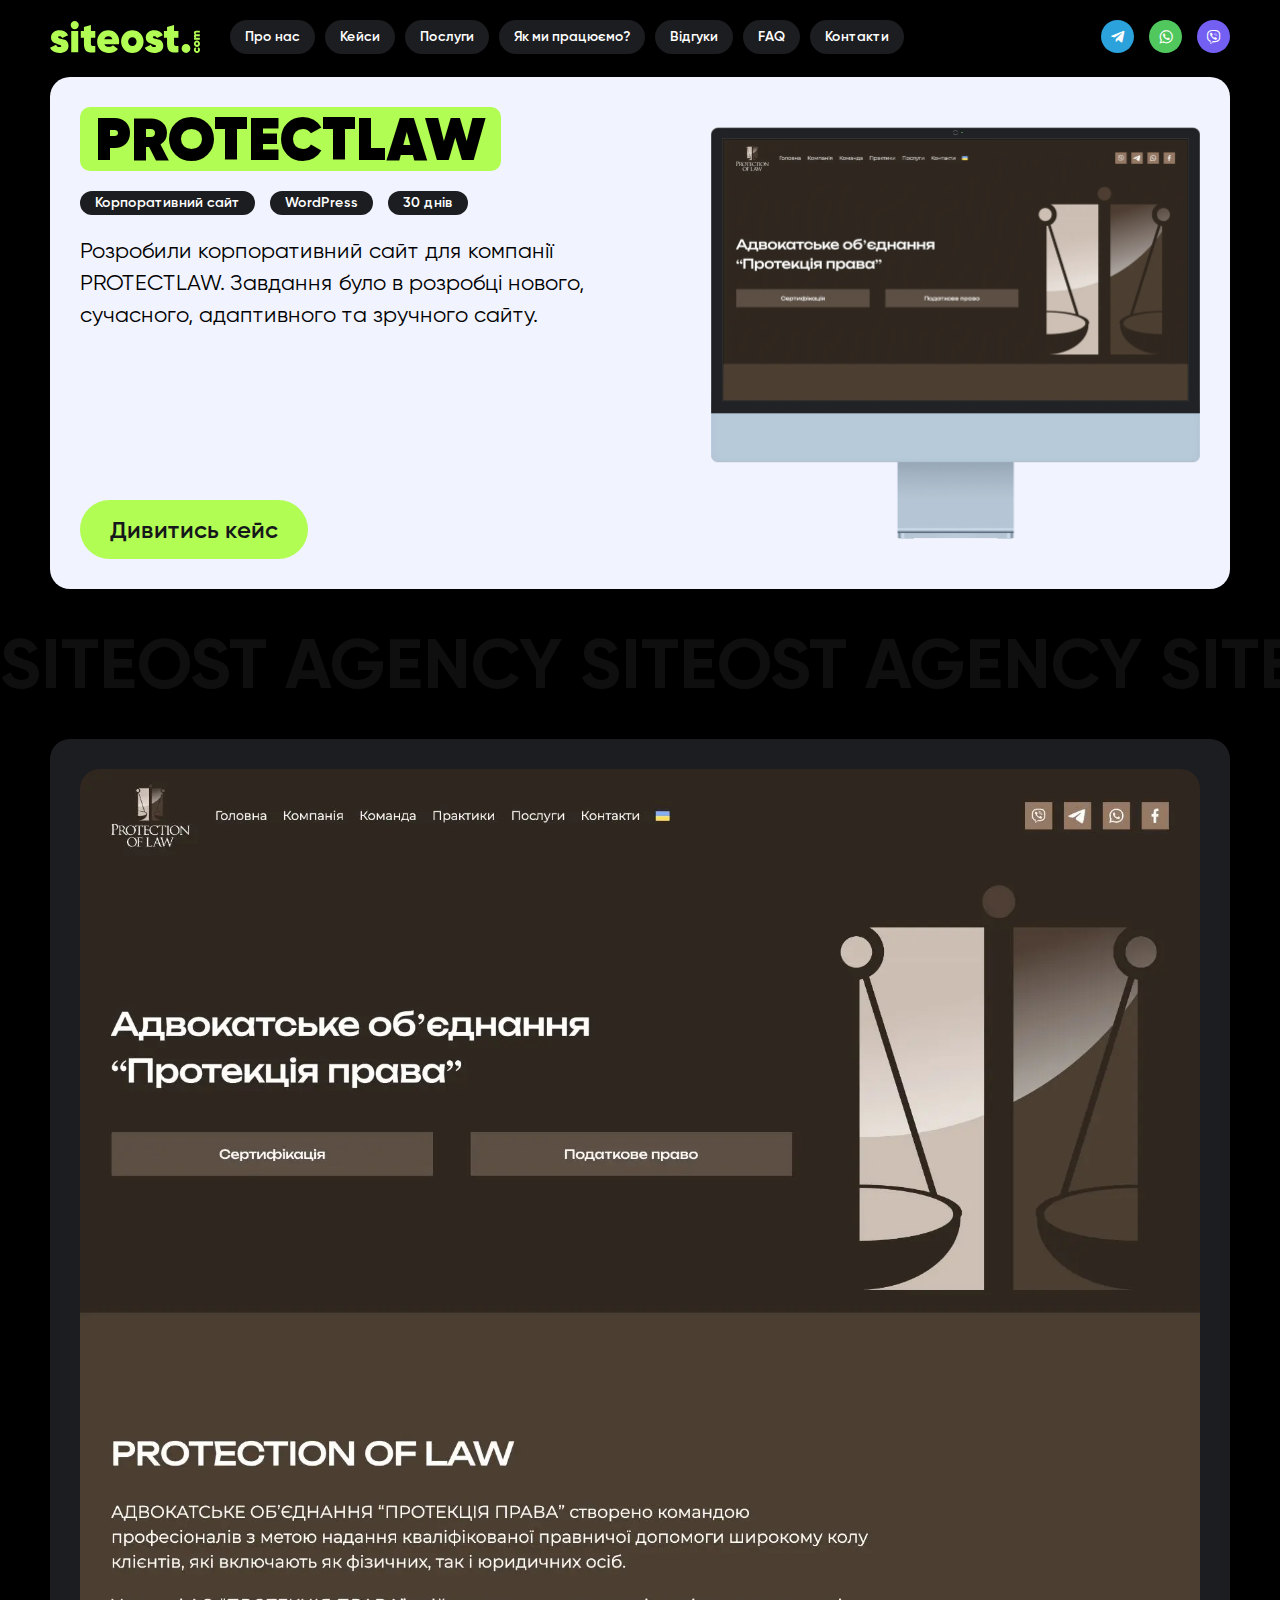
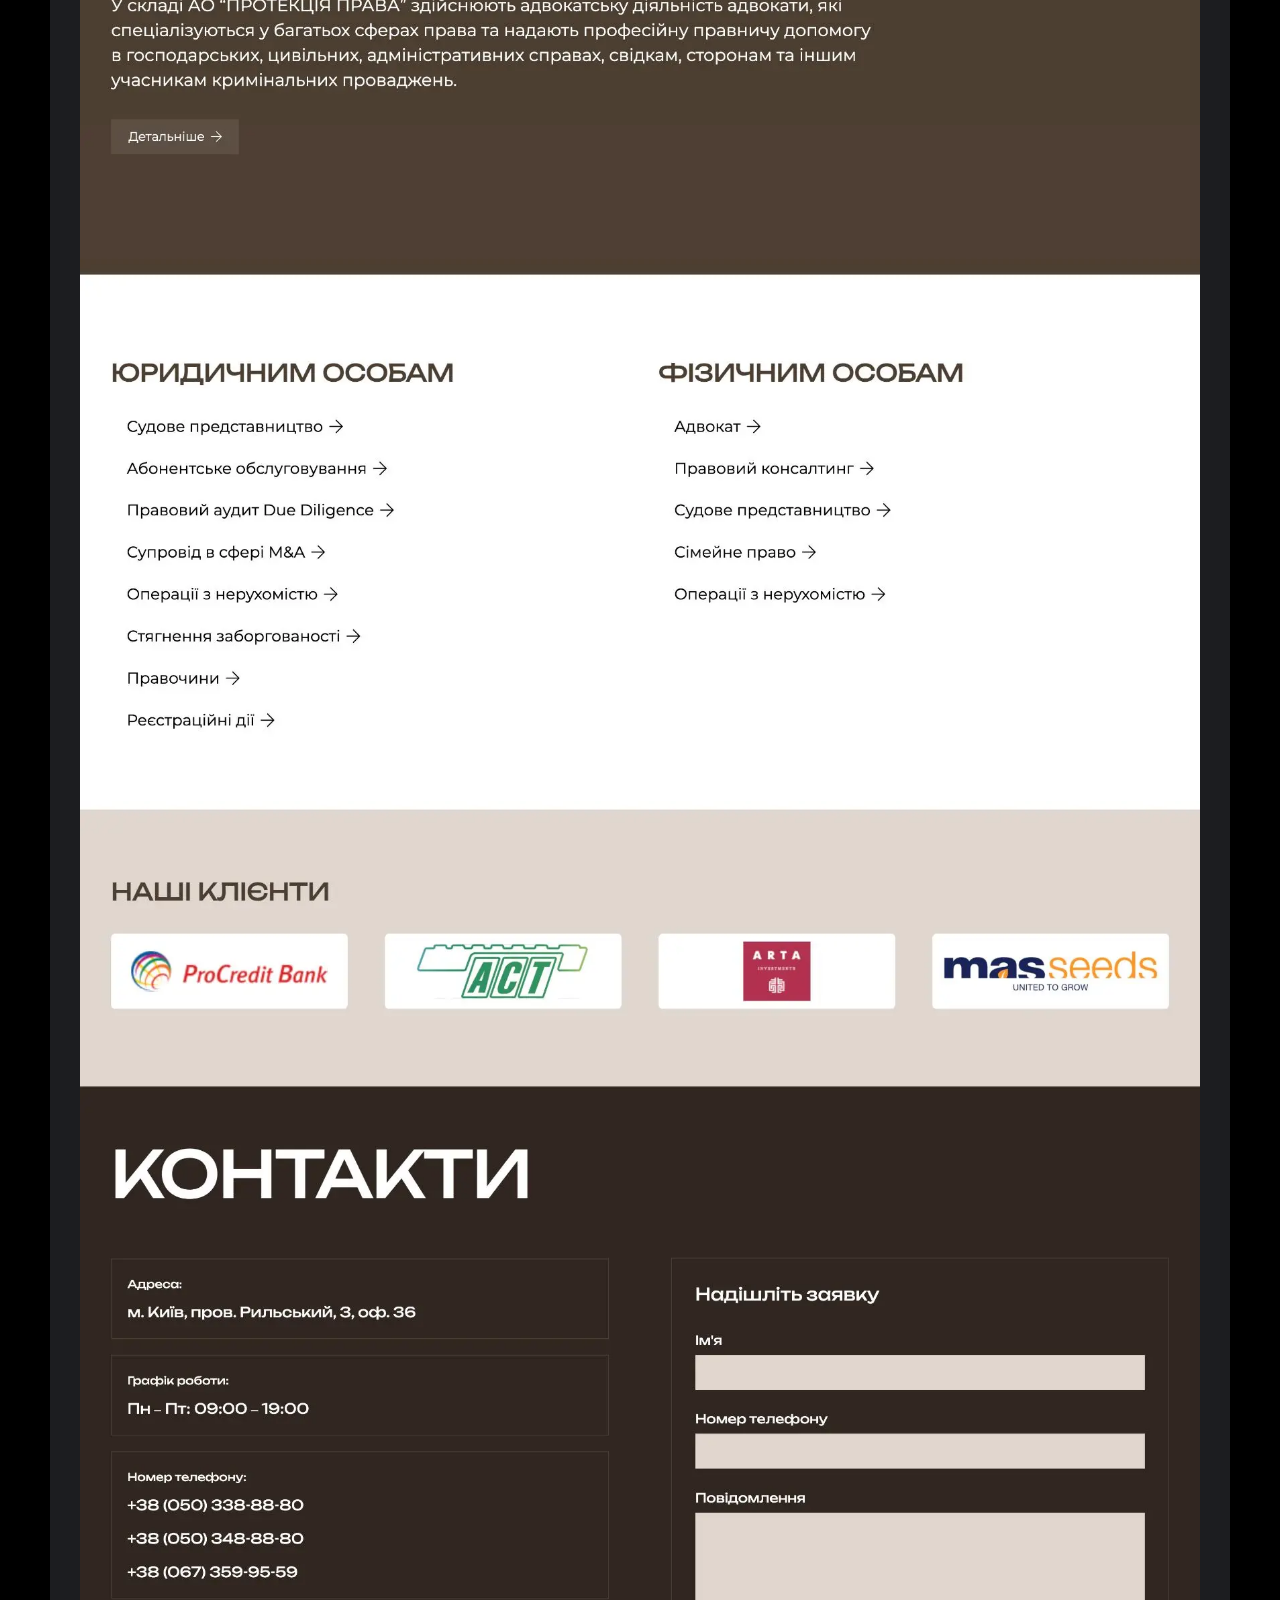
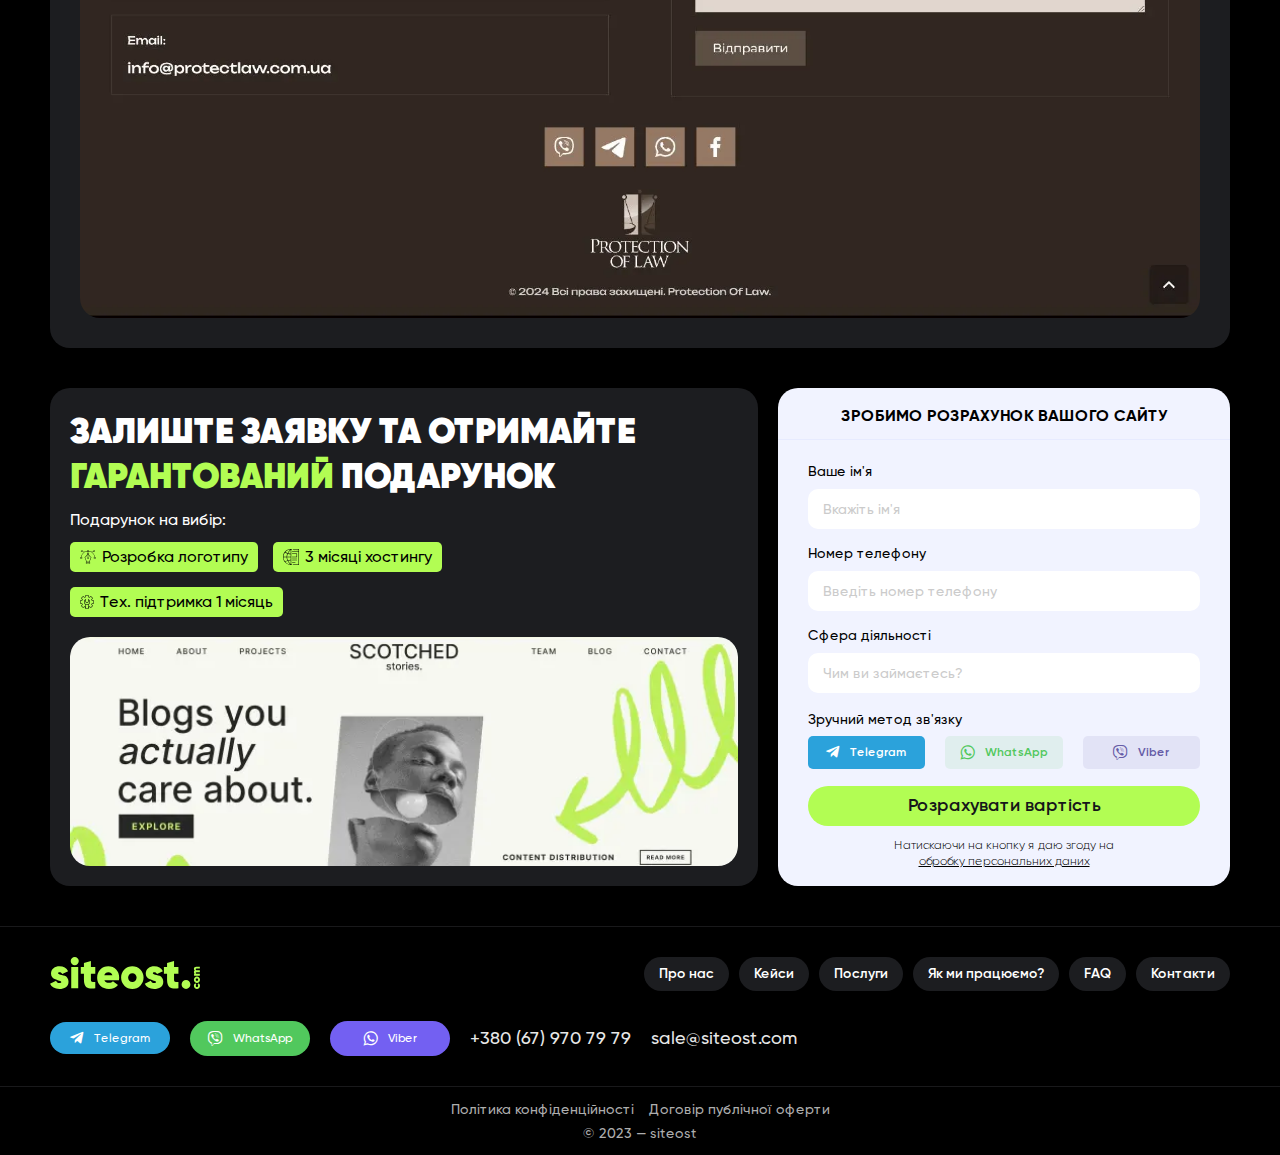
==== case.html @ 5d2927a0 "Initial commit: Add interactive site files" ====
<!doctype html>
<html lang="en">

<head>
	<title>Protectlaw</title>
	<meta charset="UTF-8">
	<meta name="format-detection" content="telephone=no">
	<!-- <style>body{opacity: 0;}</style> -->
	<link rel="stylesheet" href="css/style.min.css?_v=20240510154227">
	<link rel="shortcut icon" href="favicon.ico">
	<!-- <meta name="robots" content="noindex, nofollow"> -->
	<meta name="viewport" content="width=device-width, initial-scale=1.0">
</head>

<body>
	<div class="wrapper">
		<header class="header">
			<div class="header__container">
				<a href="index.html" class="header__logo"><img src="img/logo.svg" alt="Logo"></a>
				<div class="header__menu menu">
					<nav class="menu__body">
						<ul class="menu__list">
							<li class="menu__item"><a href="index.html#why" class="menu__link">Про нас</a></li>
							<li class="menu__item"><a href="index.html#cases" class="menu__link">Кейси</a></li>
							<li class="menu__item"><a href="index.html#offer" class="menu__link">Послуги</a></li>
							<li class="menu__item"><a href="index.html#how" class="menu__link">Як ми працюємо?</a></li>
							<li class="menu__item"><a href="index.html#feedback" class="menu__link">Відгуки</a></li>
							<li class="menu__item"><a href="index.html#questions" class="menu__link">FAQ</a></li>
							<li class="menu__item"><a href="index.html#footer" class="menu__link">Контакти</a></li>
						</ul>
						<div class="header__button button-calc" data-watch data-popup="#popup-form">
							Розрахувати вартість
							<svg class="circle" xmlns="http://www.w3.org/2000/svg" width="178" height="178" fill="none" viewBox="0 0 178 178">
								<g filter="url(#a)">
									<path fill="#B2FD53" fill-opacity=".15" d="M163.917 92.466c-.292-.02-.547.153-.764.52a9.534 9.534 0 0 0-.582 1.393c-.17.547-.384 1.09-.643 1.631a3.093 3.093 0 0 1-1.151 1.332c-.525.36-1.16.514-1.906.462-1.127-.078-1.968-.563-2.524-1.454-.541-.876-.769-1.943-.681-3.201.157-2.253 1.134-3.73 2.932-4.427l1.212 2.554c-.974.256-1.499.94-1.576 2.051-.071 1.01.209 1.537.838 1.58.293.02.541-.16.744-.543.216-.368.417-.824.602-1.37a14.88 14.88 0 0 1 .665-1.63c.258-.54.635-.992 1.13-1.354.51-.347 1.123-.496 1.84-.446 1.083.075 1.904.53 2.463 1.362.573.849.819 1.866.736 3.05-.062.893-.323 1.691-.784 2.394a4.344 4.344 0 0 1-1.832 1.615l-1.149-2.506c.771-.3 1.184-.858 1.241-1.678.026-.366-.033-.678-.177-.938a.76.76 0 0 0-.634-.397Zm3.212 10.722c.086-.461.327-.834.724-1.118a1.722 1.722 0 0 1 1.303-.271c.462.086.835.327 1.119.724.281.41.379.846.292 1.308a1.64 1.64 0 0 1-.745 1.114c-.41.281-.846.379-1.308.293-.461-.087-.832-.335-1.114-.746a1.674 1.674 0 0 1-.271-1.304Zm-11.852-3.646 10.813 2.02-.521 2.79-10.813-2.02.521-2.79Zm5.214 13.44.696-2.386-4.393-1.281c-.367-.106-.661-.093-.883.041-.222.134-.399.373-.53.716-.116.348-.237.787-.36 1.316l-2.471-.72c.334-1.934.896-3.207 1.685-3.817.785-.596 1.902-.683 3.353-.26l4.393 1.28.535-1.838 2.619.764-.535 1.837 2.133.622.03 2.965-2.957-.862-.696 2.387-2.619-.764Zm-5.479 3.355c-1.411-.234-2.471.415-3.18 1.946-.456.984-.468 1.884-.037 2.698l-2.159 1.521c-.968-1.644-1.009-3.425-.121-5.341.764-1.65 1.877-2.743 3.337-3.279 1.46-.536 2.949-.453 4.466.25 1.504.696 2.527 1.768 3.069 3.215.556 1.453.476 2.952-.239 4.496-.678 1.464-1.741 2.434-3.191 2.91-1.455.49-2.928.39-4.418-.3a6.645 6.645 0 0 1-1.012-.59l3.485-7.526Zm2.015.884-2.357 5.091c.746.168 1.394.096 1.942-.216.542-.298.949-.74 1.22-1.326.321-.692.406-1.347.256-1.966-.136-.613-.49-1.14-1.061-1.583Zm-14.138 14.068c-.266-1.565.068-3.014 1.001-4.348.934-1.333 2.181-2.143 3.742-2.429 1.564-.266 3.013.068 4.347 1.001 1.334.934 2.138 2.177 2.412 3.729.278 1.573-.05 3.026-.984 4.36-.933 1.334-2.186 2.139-3.759 2.417-1.561.286-3.008-.037-4.342-.971-1.334-.933-2.14-2.186-2.417-3.759Zm5.199-4.015c-.797.141-1.439.56-1.927 1.257-.487.697-.661 1.444-.52 2.24.14.797.571 1.447 1.292 1.952.721.505 1.48.686 2.277.546.796-.141 1.438-.56 1.926-1.257.488-.697.661-1.443.521-2.24-.149-.785-.584-1.429-1.305-1.934-.721-.504-1.476-.692-2.264-.564Zm-4.739 13.298c-.209-.206-.515-.24-.919-.102a9.435 9.435 0 0 0-1.348.678 12.25 12.25 0 0 1-1.55.821 3.102 3.102 0 0 1-1.741.261c-.633-.068-1.216-.364-1.748-.889-.805-.793-1.128-1.709-.969-2.747.158-1.018.68-1.975 1.566-2.874 1.585-1.609 3.288-2.093 5.107-1.453l-.742 2.728c-.906-.439-1.75-.262-2.532.532-.71.721-.841 1.303-.392 1.745.209.206.515.23.918.071a7.278 7.278 0 0 0 1.349-.647 14.771 14.771 0 0 1 1.566-.805 3.553 3.553 0 0 1 1.74-.293c.612.068 1.174.355 1.686.859.773.762 1.101 1.641.984 2.638-.117 1.017-.593 1.949-1.427 2.795-.628.637-1.345 1.073-2.152 1.307a4.353 4.353 0 0 1-2.443.033l.759-2.65c.78.274 1.458.119 2.034-.466.258-.261.417-.537.477-.828a.76.76 0 0 0-.223-.714Zm-10.81 9.991 1.961-1.528-2.812-3.61c-.234-.301-.481-.462-.739-.484-.259-.021-.542.069-.849.271a14.96 14.96 0 0 0-1.063.856l-1.581-2.031c1.403-1.372 2.604-2.075 3.601-2.108.985-.024 1.942.56 2.87 1.752l2.812 3.61 1.51-1.176 1.676 2.152-1.51 1.177 1.365 1.753-1.711 2.42-1.893-2.43-1.961 1.528-1.676-2.152Zm-10.066 5.537c-.127-.264-.404-.4-.83-.406a9.437 9.437 0 0 0-1.498.184c-.56.123-1.138.206-1.736.249a3.096 3.096 0 0 1-1.727-.341c-.573-.277-1.021-.753-1.346-1.427-.49-1.018-.485-1.988.015-2.912.492-.905 1.307-1.63 2.443-2.177 2.035-.98 3.802-.861 5.299.355l-1.62 2.317c-.704-.719-1.558-.837-2.562-.353-.912.439-1.232.942-.958 1.511.127.264.407.39.84.376.427.007.923-.045 1.489-.154.565-.11 1.147-.186 1.745-.23a3.566 3.566 0 0 1 1.737.312c.553.271.986.73 1.297 1.377.471.978.483 1.916.037 2.815-.454.918-1.216 1.635-2.286 2.15-.806.388-1.629.556-2.468.504a4.346 4.346 0 0 1-2.31-.793l1.608-2.239c.642.522 1.333.604 2.073.248.33-.159.573-.365.727-.619a.758.758 0 0 0 .031-.747Zm-7.62 8.031a1.722 1.722 0 0 1 1.33.076c.434.222.727.555.881.999.153.443.128.887-.076 1.33-.218.447-.549.748-.992.901a1.64 1.64 0 0 1-1.337-.097c-.448-.218-.748-.548-.902-.992-.153-.443-.121-.889.097-1.337.209-.429.542-.722.999-.88Zm-2.692-12.105 3.592 10.397-2.682.927-3.592-10.397 2.682-.927Zm-9.202 11.18 2.421-.568-1.045-4.455c-.088-.371-.244-.62-.47-.748-.226-.128-.52-.164-.884-.109-.36.069-.801.18-1.323.333l-.588-2.506c1.849-.66 3.233-.796 4.152-.409.905.39 1.53 1.32 1.875 2.791l1.046 4.455 1.863-.437.623 2.656-1.863.437.507 2.163-2.567 1.484-.703-2.999-2.421.568-.623-2.656Zm-5.497-3.136c-.497-1.341-1.586-1.94-3.267-1.797-1.081.092-1.868.527-2.361 1.305l-2.392-1.122c.948-1.655 2.475-2.573 4.58-2.752 1.811-.154 3.312.271 4.501 1.273 1.19 1.003 1.855 2.338 1.997 4.004.14 1.651-.284 3.071-1.272 4.259-.987 1.202-2.328 1.876-4.023 2.02-1.608.137-2.977-.306-4.11-1.329-1.146-1.021-1.79-2.35-1.928-3.987a6.638 6.638 0 0 1 .01-1.171l8.264-.703Zm.23 2.189-5.59.475c.224.732.608 1.259 1.15 1.58a2.813 2.813 0 0 0 1.757.403c.76-.065 1.371-.315 1.834-.752.465-.422.748-.991.849-1.706Zm-19.595-5.361c1.232-1.001 2.657-1.423 4.278-1.266 1.62.156 2.939.844 3.956 2.062 1 1.231 1.423 2.657 1.266 4.278-.157 1.62-.844 2.932-2.06 3.934-1.233 1.015-2.66 1.445-4.28 1.288-1.62-.157-2.939-.852-3.954-2.084-1.017-1.219-1.447-2.638-1.29-4.258.157-1.621.851-2.939 2.084-3.954Zm6.053 2.552c-.515-.624-1.195-.977-2.042-1.059-.847-.082-1.582.134-2.207.649-.624.514-.979 1.209-1.063 2.085-.085.876.13 1.626.644 2.25.514.625 1.195.978 2.042 1.06.846.082 1.582-.135 2.206-.649.61-.516.957-1.211 1.042-2.087.085-.876-.123-1.626-.622-2.249Zm-13.838 2.429c.077-.283-.044-.567-.362-.85a9.53 9.53 0 0 0-1.254-.842 12.1 12.1 0 0 1-1.475-.947 3.097 3.097 0 0 1-1.083-1.387c-.252-.585-.28-1.238-.084-1.96.295-1.09.934-1.821 1.916-2.193.964-.362 2.055-.378 3.273-.048 2.18.591 3.438 1.836 3.774 3.735l-2.74.693c-.063-1.004-.632-1.652-1.708-1.944-.977-.264-1.547-.092-1.712.516-.077.283.053.562.389.835.318.284.727.569 1.227.857.499.287.989.61 1.47.968.48.358.85.815 1.11 1.372.24.567.267 1.197.08 1.891-.284 1.047-.89 1.765-1.815 2.152-.943.398-1.988.441-3.135.131-.864-.234-1.596-.645-2.196-1.234a4.345 4.345 0 0 1-1.229-2.11l2.681-.642c.145.815.613 1.329 1.406 1.544.354.096.672.098.955.008a.76.76 0 0 0 .512-.545Zm-14.006-4.516 2.293.959 1.767-4.221c.147-.351.166-.645.059-.881-.108-.236-.326-.439-.653-.607a15.121 15.121 0 0 0-1.266-.507l.993-2.374c1.885.55 3.086 1.252 3.603 2.104.504.847.465 1.968-.118 3.361l-1.767 4.221 1.765.739-1.053 2.517-1.766-.739-.857 2.049-2.95-.304 1.19-2.841-2.294-.96 1.054-2.516Zm-9.716-6.04c.169-.241.151-.548-.052-.923a9.561 9.561 0 0 0-.894-1.217 12.15 12.15 0 0 1-1.067-1.391 3.097 3.097 0 0 1-.548-1.672c-.039-.636.157-1.26.585-1.873.648-.925 1.497-1.396 2.547-1.413 1.03-.014 2.061.341 3.095 1.064 1.85 1.296 2.611 2.893 2.284 4.794l-2.814-.277c.282-.966-.033-1.769-.946-2.408-.83-.58-1.425-.612-1.786-.095-.169.24-.14.546.083.917.203.375.49.783.863 1.222.373.44.724.91 1.055 1.41a3.55 3.55 0 0 1 .578 1.667c.035.615-.153 1.217-.565 1.806-.623.889-1.435 1.359-2.437 1.409-1.023.054-2.02-.259-2.994-.94-.733-.513-1.282-1.148-1.647-1.905a4.348 4.348 0 0 1-.44-2.403l2.74.307c-.141.814.125 1.457.798 1.928.3.21.599.321.896.331a.759.759 0 0 0 .666-.338Zm-10.704-2.674a1.724 1.724 0 0 1 .152 2.453c-.31.352-.71.548-1.195.588-.497.031-.921-.109-1.273-.42a1.64 1.64 0 0 1-.574-1.211c-.03-.497.11-.921.42-1.273.311-.352.715-.543 1.212-.574.476-.029.895.116 1.258.437Zm9.212-8.301-7.283 8.244-2.127-1.879 7.283-8.244 2.127 1.879Zm-14.286-2.532 1.686 1.827 3.363-3.104c.28-.259.42-.518.42-.777 0-.26-.113-.534-.34-.824a15.075 15.075 0 0 0-.942-.987l1.892-1.746c1.484 1.284 2.285 2.422 2.4 3.412.107.98-.395 1.983-1.505 3.007l-3.363 3.104 1.299 1.406-2.005 1.851-1.298-1.407-1.633 1.508-2.555-1.504 2.263-2.089-1.686-1.827 2.004-1.85Zm.023-6.316c.923-1.092.909-2.335-.043-3.727-.613-.896-1.379-1.368-2.299-1.414l-.201-2.634c1.908.011 3.458.888 4.65 2.631 1.026 1.502 1.395 3.017 1.108 4.546-.287 1.528-1.121 2.765-2.501 3.708-1.369.936-2.813 1.266-4.334.99-1.532-.266-2.779-1.102-3.739-2.507-.91-1.332-1.2-2.742-.867-4.231.325-1.5 1.165-2.714 2.52-3.641a6.702 6.702 0 0 1 1.025-.568l4.681 6.847Zm-1.791 1.278-3.166-4.631c-.527.555-.796 1.148-.81 1.779-.02.619.15 1.194.515 1.727.43.63.95 1.039 1.558 1.227.596.196 1.23.162 1.903-.102Zm-4.87-19.439c1.478.579 2.548 1.611 3.21 3.099.662 1.487.713 2.973.154 4.458-.578 1.478-1.611 2.548-3.099 3.21-1.487.662-2.966.71-4.438.145-1.49-.572-2.568-1.602-3.23-3.089-.662-1.488-.706-2.977-.134-4.468.56-1.485 1.582-2.558 3.07-3.22 1.487-.663 2.976-.707 4.467-.135Zm.761 6.525c.29-.756.262-1.522-.084-2.299-.346-.777-.896-1.311-1.651-1.601-.756-.29-1.535-.256-2.34.102-.803.358-1.35.915-1.64 1.67-.29.755-.262 1.521.084 2.298.346.777.896 1.311 1.652 1.601.749.277 1.525.236 2.33-.122.803-.358 1.353-.908 1.65-1.649Zm-8.91-10.712c.284-.073.47-.319.56-.736.07-.427.107-.929.11-1.505-.012-.573.019-1.156.092-1.751a3.1 3.1 0 0 1 .67-1.628c.383-.508.937-.856 1.661-1.043 1.093-.283 2.045-.09 2.854.579.792.659 1.346 1.598 1.662 2.82.566 2.186.107 3.896-1.377 5.128l-1.96-2.038c.843-.551 1.124-1.366.845-2.446-.254-.979-.686-1.39-1.296-1.232-.284.073-.462.324-.533.751-.09.417-.135.914-.137 1.49-.002.577-.04 1.162-.114 1.757a3.557 3.557 0 0 1-.642 1.643c-.373.491-.908.826-1.604 1.006-1.05.272-1.973.102-2.768-.511-.812-.623-1.368-1.509-1.665-2.659-.224-.866-.23-1.706-.016-2.519.2-.809.608-1.513 1.226-2.112l1.884 2.012c-.636.528-.85 1.19-.645 1.985.092.355.247.633.466.834a.761.761 0 0 0 .727.175Zm-3.008-14.393.297 2.468 4.543-.546c.379-.045.644-.173.796-.383.152-.21.22-.5.206-.867a14.96 14.96 0 0 0-.184-1.352l2.555-.306c.451 1.91.433 3.3-.053 4.172-.488.856-1.482 1.374-2.982 1.554l-4.543.546.228 1.9-2.709.325-.228-1.9-2.206.265-1.19-2.716 3.058-.367-.296-2.468 2.708-.325Zm.423-11.79c.292.028.551-.138.778-.5a9.6 9.6 0 0 0 .62-1.376c.184-.542.413-1.08.686-1.614a3.098 3.098 0 0 1 1.186-1.3c.535-.346 1.174-.483 1.919-.41 1.124.108 1.951.615 2.483 1.521.518.89.716 1.963.595 3.218-.218 2.249-1.235 3.697-3.05 4.347l-1.143-2.586c.98-.23 1.523-.899 1.63-2.008.098-1.008-.167-1.542-.795-1.602-.292-.029-.544.146-.758.523-.226.361-.44.812-.639 1.353-.2.54-.436 1.078-.708 1.611a3.555 3.555 0 0 1-1.167 1.324c-.519.333-1.136.465-1.85.396-1.081-.105-1.89-.58-2.427-1.428-.55-.864-.768-1.887-.653-3.07a4.91 4.91 0 0 1 .848-2.37 4.347 4.347 0 0 1 1.875-1.566l1.081 2.536c-.778.278-1.207.826-1.286 1.644-.035.365.015.68.152.943a.76.76 0 0 0 .623.414Zm-2.929-10.777a1.725 1.725 0 0 1-2.064 1.335 1.725 1.725 0 0 1-1.098-.754c-.27-.418-.357-.856-.258-1.315.101-.473.36-.838.775-1.094.418-.27.856-.356 1.315-.258.459.099.824.357 1.094.775.259.4.338.838.236 1.311Zm11.75 3.962-10.755-2.308.596-2.775 10.755 2.308-.595 2.775ZM17.37 62.69l-.758 2.367 4.358 1.396c.363.116.657.11.883-.017.226-.128.409-.362.549-.703.125-.344.257-.78.395-1.305l2.451.785c-.386 1.925-.98 3.182-1.786 3.771-.8.575-1.92.633-3.358.172l-4.358-1.397-.584 1.823-2.598-.832.584-1.823-2.116-.678.049-2.964 2.933.94.759-2.368 2.597.832Zm5.583-3.274c1.404.27 2.48-.351 3.23-1.863.48-.972.517-1.871.107-2.696l2.198-1.465c.925 1.67.919 3.45-.018 5.343-.807 1.63-1.948 2.694-3.422 3.191-1.473.498-2.96.376-4.458-.366-1.485-.735-2.48-1.833-2.984-3.294-.518-1.467-.4-2.963.356-4.488.716-1.445 1.804-2.388 3.265-2.826 1.467-.452 2.937-.314 4.41.415.328.163.66.368.995.616l-3.68 7.433Zm-1.991-.937 2.489-5.027c-.742-.188-1.392-.133-1.948.165-.55.284-.968.715-1.254 1.294-.338.683-.44 1.336-.307 1.959.12.616.46 1.152 1.02 1.61Zm14.564-13.77c.22 1.571-.156 3.01-1.128 4.316-.972 1.306-2.242 2.079-3.81 2.32-1.572.22-3.01-.157-4.317-1.129-1.306-.972-2.073-2.238-2.302-3.797-.231-1.58.139-3.024 1.11-4.33.973-1.306 2.249-2.075 3.83-2.306 1.568-.24 3.005.125 4.31 1.097 1.307.972 2.076 2.248 2.307 3.829Zm-5.314 3.86c.8-.117 1.454-.517 1.962-1.2.508-.682.704-1.423.586-2.223-.117-.8-.529-1.464-1.235-1.99-.705-.524-1.459-.729-2.259-.611-.8.117-1.454.517-1.962 1.2-.508.682-.704 1.423-.586 2.224.126.788.542 1.445 1.248 1.97.706.526 1.454.736 2.246.63Zm4.868-12.932c.203.211.509.253.915.126a9.523 9.523 0 0 0 1.366-.645 12.225 12.225 0 0 1 1.57-.78 3.099 3.099 0 0 1 1.746-.217c.632.084 1.207.395 1.726.933.784.813 1.084 1.737.899 2.77-.185 1.014-.73 1.958-1.639 2.834-1.626 1.568-3.34 2.008-5.143 1.322l.812-2.708c.894.462 1.742.307 2.544-.467.729-.703.874-1.28.437-1.735-.204-.211-.51-.242-.917-.094a7.375 7.375 0 0 0-1.364.613c-.503.281-1.032.536-1.586.765a3.556 3.556 0 0 1-1.747.248c-.61-.084-1.165-.384-1.664-.902-.753-.78-1.059-1.668-.916-2.661.143-1.014.642-1.934 1.497-2.758.644-.621 1.372-1.038 2.185-1.252a4.346 4.346 0 0 1 2.443.029l-.826 2.63c-.773-.294-1.455-.156-2.046.414-.264.255-.43.526-.497.816a.76.76 0 0 0 .205.719Zm11.277-9.89-2.005 1.47 2.706 3.69c.225.308.467.476.724.506.258.029.544-.053.857-.246.304-.205.667-.48 1.087-.824l1.522 2.076c-1.444 1.33-2.664 1.998-3.661 2.001-.986-.005-1.925-.616-2.818-1.835l-2.706-3.69-1.543 1.131-1.613-2.2 1.544-1.132-1.314-1.792 1.782-2.37 1.82 2.485 2.006-1.47 1.612 2.2Zm9.718-5.056c.12.268.393.41.82.428.433-.002.933-.05 1.502-.145a12.234 12.234 0 0 1 1.742-.204 3.098 3.098 0 0 1 1.717.386c.565.292 1.002.78 1.308 1.462.463 1.03.433 2-.09 2.91-.516.892-1.35 1.596-2.5 2.113-2.06.926-3.822.762-5.287-.493l1.68-2.274c.684.737 1.535.877 2.552.42.923-.415 1.255-.91.997-1.486-.12-.267-.398-.4-.83-.398a7.37 7.37 0 0 0-1.492.116c-.569.095-1.153.156-1.751.184a3.555 3.555 0 0 1-1.728-.357c-.547-.285-.967-.755-1.262-1.41-.445-.99-.432-1.929.037-2.816.477-.905 1.258-1.602 2.341-2.09.816-.366 1.643-.513 2.48-.439.831.06 1.594.345 2.289.853l-1.666 2.196c-.628-.538-1.316-.638-2.065-.302-.335.15-.583.35-.744.6a.76.76 0 0 0-.05.746Zm8.073-7.966a1.725 1.725 0 0 1-2.18-1.133 1.725 1.725 0 0 1 .11-1.328c.23-.441.568-.733 1.016-.874a1.642 1.642 0 0 1 1.333.132c.442.23.734.568.875 1.015.142.448.098.892-.132 1.334-.22.423-.56.708-1.022.854Zm2.372 12.171-3.316-10.488 2.706-.856 3.316 10.488-2.706.856Zm9.181-10.902-2.433.513.943 4.477c.079.373.23.626.453.76.222.132.516.175.881.128a14.92 14.92 0 0 0 1.33-.302l.53 2.519c-1.863.617-3.25.722-4.16.314-.896-.411-1.5-1.356-1.81-2.834l-.944-4.478-1.873.395-.562-2.67 1.873-.394-.458-2.174 2.6-1.425.635 3.014 2.433-.512.562 2.67Zm5.87 3.182c.46 1.355 1.533 1.983 3.217 1.885 1.083-.062 1.882-.476 2.396-1.24l2.36 1.185c-.992 1.63-2.543 2.505-4.651 2.628-1.816.105-3.305-.36-4.466-1.394-1.162-1.035-1.791-2.387-1.888-4.056-.096-1.655.366-3.062 1.386-4.223 1.019-1.176 2.378-1.813 4.076-1.911 1.61-.094 2.968.386 4.072 1.439 1.119 1.051 1.726 2.397 1.82 4.037.022.366.008.756-.042 1.17l-8.28.48Zm-.17-2.193 5.6-.325c-.205-.737-.574-1.274-1.107-1.61a2.821 2.821 0 0 0-1.745-.45c-.762.044-1.38.278-1.855.702-.475.41-.773.97-.894 1.682Zm19.358 5.847c-1.258.968-2.695 1.351-4.31 1.151-1.616-.2-2.915-.923-3.9-2.168-.966-1.258-1.35-2.694-1.15-4.31.2-1.616.922-2.908 2.166-3.877 1.26-.982 2.697-1.373 4.313-1.173 1.615.2 2.914.93 3.896 2.19.984 1.245 1.375 2.676 1.175 4.291-.2 1.616-.93 2.915-2.19 3.897Zm-5.981-2.714c.497.638 1.168 1.01 2.012 1.114.844.105 1.585-.091 2.223-.589.638-.497 1.011-1.182 1.12-2.056.108-.873-.087-1.629-.584-2.267-.497-.638-1.168-1.01-2.012-1.114-.845-.104-1.586.092-2.224.59-.623.498-.989 1.185-1.097 2.058-.108.873.079 1.628.562 2.264Zm13.955-2.072c-.084.281.029.568.34.86a9.52 9.52 0 0 0 1.231.874c.496.287.979.615 1.45.986.475.357.823.829 1.045 1.416.237.591.247 1.245.033 1.961-.325 1.082-.982 1.796-1.974 2.142-.974.336-2.064.323-3.273-.04-2.163-.647-3.388-1.925-3.674-3.833l2.758-.62c.036 1.005.587 1.668 1.655 1.988.97.29 1.545.134 1.726-.47.084-.281-.038-.563-.367-.845a7.382 7.382 0 0 0-1.204-.889c-.491-.3-.973-.636-1.443-1.007a3.548 3.548 0 0 1-1.073-1.4c-.227-.574-.237-1.205-.03-1.893.311-1.04.935-1.74 1.87-2.104.954-.372 2-.388 3.138-.047.857.257 1.578.687 2.162 1.291.589.59.98 1.304 1.173 2.143l-2.698.57c-.122-.818-.577-1.345-1.363-1.58-.352-.106-.67-.117-.955-.034a.761.761 0 0 0-.527.531Zm13.527 4.708-2.267-1.02-1.877 4.174c-.156.348-.184.642-.082.88.102.239.314.447.636.624.329.164.746.343 1.253.54l-1.055 2.347c-1.869-.6-3.052-1.332-3.547-2.198-.482-.86-.413-1.979.207-3.356l1.876-4.174-1.746-.785 1.119-2.488 1.746.785.911-2.027 2.94.382-1.263 2.809 2.268 1.02-1.119 2.487Zm9.662 6.245c-.174.236-.164.544.029.924.214.377.501.79.863 1.24.37.436.713.91 1.031 1.417a3.1 3.1 0 0 1 .505 1.686c.022.636-.189 1.256-.633 1.857-.671.909-1.532 1.358-2.582 1.348-1.03-.013-2.052-.394-3.067-1.144-1.816-1.342-2.537-2.959-2.16-4.85l2.805.349c-.307.958-.012 1.769.885 2.43.814.602 1.408.65 1.783.142.174-.236.154-.543-.06-.92a7.29 7.29 0 0 0-.832-1.243c-.361-.449-.7-.928-1.018-1.436a3.566 3.566 0 0 1-.536-1.681c-.019-.616.185-1.213.612-1.79.645-.874 1.469-1.323 2.472-1.348 1.024-.028 2.013.311 2.969 1.017.719.531 1.252 1.18 1.598 1.946.355.755.481 1.559.378 2.413l-2.73-.376c.161-.81-.089-1.46-.75-1.948-.294-.218-.59-.336-.887-.354a.761.761 0 0 0-.675.321Zm10.693 2.943a1.724 1.724 0 0 1-.089-2.457c.319-.343.722-.53 1.209-.558.498-.018.918.133 1.262.453.354.33.535.738.543 1.225.018.498-.133.918-.453 1.262-.319.344-.728.525-1.225.543a1.676 1.676 0 0 1-1.247-.469Zm-9.42 8.063 7.49-8.056 2.078 1.933-7.49 8.055-2.078-1.932Zm14.42 3.075-1.639-1.869-3.44 3.017c-.287.252-.434.507-.44.767-.007.26.1.536.319.831.231.286.536.623.916 1.011l-1.935 1.698c-1.452-1.322-2.223-2.48-2.314-3.473-.081-.982.447-1.971 1.582-2.967l3.441-3.017-1.262-1.44 2.051-1.798 1.262 1.439 1.67-1.465 2.517 1.568-2.316 2.03 1.639 1.87-2.051 1.798Zm-.174 6.31c-.951 1.068-.968 2.311-.053 3.727.59.912 1.344 1.402 2.262 1.472l.134 2.638c-1.907-.059-3.434-.975-4.581-2.749-.988-1.527-1.318-3.051-.992-4.572.327-1.521 1.192-2.736 2.596-3.644 1.392-.9 2.844-1.192 4.357-.878 1.526.306 2.75 1.173 3.674 2.602.876 1.355 1.129 2.772.758 4.252-.363 1.492-1.234 2.684-2.613 3.576a6.608 6.608 0 0 1-1.039.54l-4.503-6.964Zm1.823-1.232 3.046 4.711c.541-.542.826-1.128.855-1.758a2.825 2.825 0 0 0-.47-1.74c-.414-.64-.923-1.062-1.526-1.266-.591-.211-1.226-.194-1.905.053Zm4.407 19.625c-1.462-.617-2.504-1.677-3.127-3.181-.623-1.505-.636-2.992-.038-4.461.617-1.462 1.677-2.505 3.182-3.128 1.504-.623 2.984-.633 4.44-.03 1.476.612 2.525 1.67 3.148 3.174.623 1.504.629 2.993.018 4.469-.598 1.47-1.649 2.516-3.153 3.14-1.504.622-2.994.628-4.47.017Zm-.59-6.542c-.309.747-.301 1.514.024 2.3.326.786.862 1.334 1.609 1.643.748.31 1.528.296 2.341-.04.813-.337 1.374-.88 1.684-1.627.309-.747.301-1.514-.024-2.3-.326-.786-.862-1.333-1.609-1.643-.742-.296-1.519-.276-2.333.061-.813.337-1.377.872-1.692 1.606Zm8.622 10.905c-.286.066-.479.306-.579.72a9.39 9.39 0 0 0-.15 1.502 12.33 12.33 0 0 1-.139 1.748 3.101 3.101 0 0 1-.713 1.61c-.397.497-.96.83-1.689.998-1.1.254-2.046.036-2.837-.655-.774-.68-1.303-1.633-1.586-2.862-.508-2.201-.003-3.898 1.513-5.09l1.904 2.089c-.856.529-1.159 1.336-.909 2.422.227.986.648 1.408 1.263 1.267.286-.066.47-.312.552-.737.101-.415.159-.91.177-1.486.018-.576.071-1.16.16-1.753.09-.592.318-1.134.687-1.626.386-.48.929-.8 1.629-.962 1.058-.244 1.975-.05 2.754.584.795.644 1.327 1.545 1.594 2.703.201.872.184 1.711-.052 2.518a4.347 4.347 0 0 1-1.281 2.079l-1.83-2.062c.649-.51.882-1.166.697-1.967-.082-.357-.23-.639-.443-.846a.76.76 0 0 0-.722-.194Zm2.642 14.556-.229-2.475-4.557.423c-.38.035-.648.156-.806.362-.157.206-.234.493-.229.861.019.367.068.819.148 1.356l-2.563.238c-.4-1.922-.344-3.312.165-4.169.511-.843 1.519-1.334 3.023-1.474l4.556-.423-.177-1.905 2.717-.252.177 1.905 2.212-.205 1.117 2.747-3.067.284.23 2.475-2.717.253Z" />
								</g>
								<defs>
									<filter id="a" width="172.161" height="168.55" x="2.726" y="8.311" color-interpolation-filters="sRGB" filterUnits="userSpaceOnUse">
										<feFlood flood-opacity="0" result="BackgroundImageFix" />
										<feColorMatrix in="SourceAlpha" result="hardAlpha" values="0 0 0 0 0 0 0 0 0 0 0 0 0 0 0 0 0 0 127 0" />
										<feOffset dy="4" />
										<feGaussianBlur stdDeviation="2" />
										<feComposite in2="hardAlpha" operator="out" />
										<feColorMatrix values="0 0 0 0 0 0 0 0 0 0 0 0 0 0 0 0 0 0 0.25 0" />
										<feBlend in2="BackgroundImageFix" result="effect1_dropShadow_2_2997" />
										<feBlend in="SourceGraphic" in2="effect1_dropShadow_2_2997" result="shape" />
									</filter>
								</defs>
							</svg>
						</div>
					</nav>
				</div>
				<ul class="header__social social-header">
					<li class="social-header__item">
						<a href="" class="social-header__link _icon-telegram"></a>
					</li>
					<li class="social-header__item">
						<a href="" class="social-header__link _icon-WhatsApp"></a>
					</li>
					<li class="social-header__item">
						<a href="" class="social-header__link _icon-viber"></a>
					</li>
				</ul>
				<button type="button" class="menu__icon icon-menu"><span></span></button>
			</div>
		</header>
		<main class="page-case">
			<section class="page-case__hero hero-case">
				<div class="hero-case__container">
					<div class="hero-case__block">
						<div class="hero-case__content">
							<h1 class="hero-case__title title title--black" data-watch>
								<div class="title__green">protectlaw</div>
							</h1>
							<div class="hero-case__labels">
								<div class="hero-case__label">
									Корпоративний сайт
								</div>
								<div class="hero-case__label">
									WordPress
								</div>
								<div class="hero-case__label">
									30 днів
								</div>
							</div>
							<div class="hero-case__text">
								<p>Розробили корпоративний сайт для компанії PROTECTLAW. Завдання було в розробці нового, сучасного, адаптивного та зручного сайту.</p>
							</div>
							<button type="button" class="hero-case__button button" data-goto=".screen-case" data-goto-header>Дивитись кейс</button>
						</div>
						<div class="hero-case__image">
							<img src="img/case/protectlaw.webp" alt="Image">
						</div>
					</div>
				</div>
			</section>
			<div class="running-tape">
				<div class="running-tape__connects">
					<span class="running-tape__line running-tape__line--text">siteost AGENCY siteost AGENCY siteost AGENCY siteost AGENCY siteost AGENCY&nbsp;</span>
					<span class="running-tape__line running-tape__line--text">siteost AGENCY siteost AGENCY siteost AGENCY siteost AGENCY siteost AGENCY&nbsp;</span>
				</div>
			</div>
			<div class="page-case__screen screen-case">
				<div class="screen-case__container">
					<div class="screen-case__image">
						<img src="img/case/protectlaw_screen.webp" alt="Image">
					</div>
				</div>
			</div>
			<section class="page-cases__request request request--third">
				<div class="request__container">
					<div class="request__content">
						<h2 class="request__title">
							Залиште заявку та отримайте 
							<span>гарантований</span> подарунок
						</h2>
						<div class="request__text">Подарунок на вибір:</div>
						<div class="request__presents">
							<div class="request__present">
								<img src="img/request/icon_logotype.svg" alt="Icon" />
								<span>Розробка логотипу</span>
							</div>
							<div class="request__present">
								<img src="img/request/domain.svg" alt="Icon" />
								<span>3 місяці хостингу</span>
							</div>
							<div class="request__present">
								<img src="img/request/tech.svg" alt="Icon" />
								<span>Тех. підтримка 1 місяць</span>
							</div>
						</div>
						<div class="request__bg--3">
							<img class="request__bg request__bg--3" src="img/request/bg_form_3.webp" alt="Image" />
						</div>
					</div>
					<form class="request__form form-request" action="files/sendmail/sendmail.php" method="POST">
						<h3 class="form-request__title">
							Зробимо розрахунок Вашого сайту
						</h3>
						<div class="form-request__items">
							<div class="form-request__item">
								<label for="name_2" class="form-request__label">Ваше ім'я</label>
								<input id="name_2" data-required autocomplete="off" type="text" name="name" data-error="Помилка" placeholder="Вкажіть ім'я" class="form-request__input input" />
							</div>
							<div class="form-request__item">
								<label for="phone_2" class="form-request__label">Номер телефону</label>
								<input id="phone_2" data-required autocomplete="off" type="text" name="phone" data-error="Помилка" placeholder="Введіть номер телефону" class="form-request__input input" />
							</div>
							<div class="form-request__item">
								<label for="field_2" class="form-request__label">Сфера діяльності</label>
								<input id="field" data-required autocomplete="off" type="field" name="field" data-error="Помилка" placeholder="Чим ви займаєтесь?" class="form-request__input input" />
							</div>
						</div>
						<label for="options" class="form-request__label">Зручний метод зв'язку</label>
						<div class="form-request__options options" id="options">
							<div class="options__item">
								<input id="Telegram_2" class="options__input" checked type="radio" value="21" name="messenger_2" />
								<label for="Telegram_2" class="options__label _icon-telegram">
									<span class="options__text">Telegram</span>
								</label>
							</div>
							<div class="options__item">
								<input id="WhatsApp_2" class="options__input" type="radio" value="22" name="messenger_2" />
								<label for="WhatsApp_2" class="options__label options__label--whatsapp _icon-WhatsApp">
									<span class="options__text">WhatsApp</span>
								</label>
							</div>
							<div class="options__item">
								<input id="Viber_2" class="options__input" type="radio" value="23" name="messenger_2" />
								<label for="Viber_2" class="options__label options__label--viber _icon-viber">
									<span class="options__text">Viber</span>
								</label>
							</div>
						</div>
						<button type="submit" class="form-request__button button">
							Розрахувати вартість
						</button>
						<div class="form-request__consent">
							Натискаючи на кнопку я даю згоду на
							<a href="#">обробку персональних даних</a>
						</div>
					</form>
				</div>
			</section>
		</main>
		<footer class="footer">
			<div class="footer__container">
				<div class="footer__head">
					<a href="index.html" class="footer__logo"><img src="img/logo.svg" alt="Logo"></a>
					<ul class="footer__menu menu-footer">
						<li class="menu-footer__item"><a href="index.html#why" class="menu-footer__link">Про нас</a></li>
						<li class="menu-footer__item"><a href="index.html#cases" class="menu-footer__link">Кейси</a></li>
						<li class="menu-footer__item"><a href="index.html#offer" class="menu-footer__link">Послуги</a></li>
						<li class="menu-footer__item"><a href="index.html#how" class="menu-footer__link">Як ми працюємо?</a></li>
						<li class="menu-footer__item"><a href="index.html#questions" class="menu-footer__link">FAQ</a></li>
						<li class="menu-footer__item"><a href="index.html#footer" class="menu-footer__link">Контакти</a></li>
					</ul>
				</div>
				<ul class="footer__contacts">
					<div class="footer__social social-footer">
						<a href="" class="social-footer__link _icon-telegram">
							Telegram
						</a>
						<a href="" class="social-footer__link _icon-viber">
							WhatsApp
						</a>
						<a href="" class="social-footer__link _icon-WhatsApp">
							Viber
						</a>
					</div>
					<div class="footer__links">
						<a href="tel:+380679707979" class="footer__link">+380 (67) 970 79 79</a>
						<a href="mailto:sale@siteost.com" class="footer__link">sale@siteost.com</a>
					</div>
				</ul>
			</div>
			<div class="footer__bottom bottom-footer">
				<div class="bottom-footer__links">
					<a href="" class="bottom-footer__link">Політика конфіденційності</a>
					<a href="" class="bottom-footer__link">Договір публічної оферти</a>
				</div>
				<div class="bottom-footer__copy">
					© 2023 — siteost
				</div>
			</div>
		</footer>
	</div>
	<div id="popup-form" aria-hidden="true" class="popup">
		<div class="popup__wrapper">
			<div class="popup__content">
				<button data-close type="button" class="popup__close">
					<svg width="18" height="18" viewBox="0 0 23 23" fill="black" stroke="black" xmlns="http://www.w3.org/2000/svg">
						<path opacity="0.850056" d="M1.73333 1.48883L21.5469 21.0288" stroke-linecap="square" />
						<path opacity="0.850056" d="M21.2667 1.48883L1.45309 21.0288" stroke-linecap="square" />
					</svg>
				</button>
				<form class="request__form form-request form-request--popup" action="files/sendmail/sendmail.php" method="POST">
					<h3 class="form-request__title">
						Зробимо розрахунок Вашого сайту
					</h3>
					<div class="form-request__items">
						<div class="form-request__item">
							<label for="name_1" class="form-request__label">Ваше ім'я</label>
							<input id="name_1" data-required autocomplete="off" type="text" name="name" data-error="Помилка" placeholder="Вкажіть ім'я" class="form-request__input input" />
						</div>
						<div class="form-request__item">
							<label for="phone_1" class="form-request__label">Номер телефону</label>
							<input id="phone_1" data-required autocomplete="off" type="text" name="phone" data-error="Помилка" placeholder="Введіть номер телефону" class="form-request__input input" />
						</div>
						<div class="form-request__item">
							<label for="field_1" class="form-request__label">Сфера діяльності</label>
							<input id="field" data-required autocomplete="off" type="field" name="field" data-error="Помилка" placeholder="Чим ви займаєтесь?" class="form-request__input input" />
						</div>
					</div>
					<label for="options" class="form-request__label form-request__label--options">Зручний метод зв'язку</label>
					<div class="form-request__options options" id="options">
						<div class="options__item">
							<input id="Telegram_1" class="options__input" checked type="radio" value="11" name="messenger_1" />
							<label for="Telegram_1" class="options__label _icon-telegram">
								<span class="options__text">Telegram</span>
							</label>
						</div>
						<div class="options__item">
							<input id="WhatsApp_1" class="options__input" type="radio" value="12" name="messenger_1" />
							<label for="WhatsApp_1" class="options__label options__label--whatsapp _icon-WhatsApp">
								<span class="options__text">WhatsApp</span>
							</label>
						</div>
						<div class="options__item">
							<input id="Viber_1" class="options__input" type="radio" value="13" name="messenger_1" />
							<label for="Viber_1" class="options__label options__label--viber _icon-viber">
								<span class="options__text">Viber</span>
							</label>
						</div>
					</div>
					<button type="submit" class="form-request__button button">
						Розрахувати вартість
					</button>
					<div class="form-request__consent">
						Натискаючи на кнопку я даю згоду на
						<a href="#">обробку персональних даних</a>
					</div>
				</form>
			</div>
		</div>
	</div>
	<script src="js/app.min.js?_v=20240510154227"></script>
</body>

</html>
---- css/style.min.css ----
.running-tape,body{-webkit-user-select:none;-ms-user-select:none}[class*=_icon-]::before,body{line-height:1;-webkit-font-smoothing:antialiased;-moz-osx-font-smoothing:grayscale}::after,::before,a{display:inline-block}.form-request__button,.input,.options,.tabs__content,input,textarea{width:100%}.popup__wrapper,.wrapper{flex-direction:column;min-height:100%}.item-tabs__name,.tabs__title{font-family:var(--font-family)}.bottom-footer,.footer{border-top:1px solid #19191b}.hero__animation._watcher-view,.popup-show body::after,.why._watcher-view{opacity:1}*,blockquote p{margin:0}@font-face{font-family:Gilroy;font-display:swap;src:url(../fonts/Gilroy-Black.woff2) format("woff2");font-weight:900;font-style:normal}@font-face{font-family:Gilroy;font-display:swap;src:url(../fonts/Gilroy-Bold.woff2) format("woff2");font-weight:700;font-style:normal}@font-face{font-family:Gilroy;font-display:swap;src:url(../fonts/Gilroy-ExtraBold.woff2) format("woff2");font-weight:800;font-style:normal}@font-face{font-family:Gilroy;font-display:swap;src:url(../fonts/Gilroy-Light.woff2) format("woff2");font-weight:300;font-style:normal}@font-face{font-family:Gilroy;font-display:swap;src:url(../fonts/Gilroy-Regular.woff2) format("woff2");font-weight:400;font-style:normal}@font-face{font-family:Gilroy;font-display:swap;src:url(../fonts/Gilroy-SemiBold.woff2) format("woff2");font-weight:600;font-style:normal}@font-face{font-family:Gilroy;font-display:swap;src:url(../fonts/Gilroy-Medium.woff2) format("woff2");font-weight:500;font-style:normal}@font-face{font-family:Gilroy;font-display:swap;src:url(../fonts/Gilroy-Thin.woff2) format("woff2");font-weight:100;font-style:normal}@font-face{font-family:Gilroy;font-display:swap;src:url(../fonts/Gilroy-Heavy.woff2) format("woff2");font-weight:900;font-style:normal}@font-face{font-family:icons;font-display:swap;src:url(../fonts/icons.woff2) format("woff2");font-weight:400;font-style:normal}[class*=_icon-]::before{font-family:icons;font-style:normal;font-weight:400;font-variant:normal;text-transform:none}._icon-telegram:before{content:"\e900";font-size:.75rem!important}.options__label:before,.social-footer__link::before{font-size:.9375rem}._icon-viber:before{content:"\e901"}._icon-WhatsApp:before{content:"\e902"}._icon-arrow:before{content:"\e903"}*{padding:0;border:0}*,::after,::before{box-sizing:border-box}body,html{height:100%;min-width:320px}body{user-select:none;color:#fff;font-family:Gilroy;font-size:.875rem;-ms-text-size-adjust:100%;-moz-text-size-adjust:100%;-webkit-text-size-adjust:100%;background-color:#000}button,input,textarea{font-family:Gilroy;font-size:inherit;line-height:inherit;color:inherit;background-color:transparent}button,option,select{cursor:pointer}a{color:inherit;text-decoration:none}ol li,ul li{list-style:none}img{vertical-align:top}h1,h2,h3,h4,h5,h6{font-weight:inherit;font-size:inherit}.lock body{overflow:hidden;touch-action:none;-ms-scroll-chaining:none;overscroll-behavior:none}.wrapper{display:flex;overflow:hidden}@supports (overflow:clip){.wrapper{overflow:clip}}.wrapper>main{flex:1 1 auto}.wrapper>*{min-width:0}[class*=__container]{max-width:75.625rem;margin:0 auto;padding:0 .9375rem}.form__error{position:absolute;top:calc(100% + .125rem);right:.625rem;font-size:.6875rem;color:red;font-style:italic}.form-request{display:grid;align-items:center;overflow:hidden;padding:.9375rem 1.875rem;background-color:#f1f3ff;border-radius:1.25rem}.popup_show,.touch .stack__items{overflow:auto}.form-request--popup .form-request__title{max-width:80%;margin:0 auto}.form-request__button:not(:last-child),.form-request__items{margin-bottom:.625rem}.form-request__title{font-weight:700;font-size:1rem;line-height:1.5;text-transform:uppercase;text-align:center;color:#000;padding-bottom:.75rem;position:relative}.form-request__title::after{content:"";position:absolute;width:160%;height:.0625rem;bottom:0;left:-30%;background-color:#e7ebff}.form-request__items{margin-top:.9375rem;display:grid;gap:.625rem}.form-request__item{position:relative;display:grid;gap:.25rem}.form-request__label{font-weight:500;font-size:.875rem;line-height:2;color:#000}.options__item:first-child .options__label,.options__label{font-size:.75rem}.form-request__label--options{margin-bottom:.1875rem}.form-request__consent{font-weight:300;font-size:.75rem;line-height:1.33333;text-align:center;color:#000;max-width:13.75rem;margin:0 auto}.form-request__consent a{text-decoration:underline;transition:.3s}input[type=email],input[type=tel],input[type=text],textarea{-webkit-appearance:none;appearance:none}.input{color:#000;font-weight:500;background-color:#fff;border-radius:.625rem;height:2.5rem;padding:.375rem .9375rem;display:block;caret-color:inherit}.options,.options__label,.popup__wrapper{display:flex;display:flex}.input[placeholder]:not([data-placeholder-nohiden])::-webkit-input-placeholder{-webkit-transition:opacity .3s;transition:opacity .3s;line-height:2;color:#cbcbcb}.input[placeholder]:not([data-placeholder-nohiden]):-ms-input-placeholder{-ms-transition:opacity .3s;transition:opacity .3s;line-height:2;color:#cbcbcb}.input[placeholder]:not([data-placeholder-nohiden])::-ms-input-placeholder{-ms-transition:opacity .3s;transition:opacity .3s;line-height:2;color:#cbcbcb}.input[placeholder]:not([data-placeholder-nohiden])::placeholder{transition:opacity .3s;line-height:2;color:#cbcbcb}.input[placeholder]:not([data-placeholder-nohiden]):focus::-webkit-input-placeholder{opacity:0}.input[placeholder]:not([data-placeholder-nohiden]):focus:-ms-input-placeholder{opacity:0}.input[placeholder]:not([data-placeholder-nohiden]):focus::-ms-input-placeholder{opacity:0}.input[placeholder]:not([data-placeholder-nohiden]):focus::placeholder{opacity:0}textarea.input{resize:none;padding:0}.options{align-items:flex-start}.options:not(:last-child){margin-bottom:.9375rem}.options__item{width:100%;position:relative;cursor:pointer}.options__item:not(:last-child){margin-bottom:em(5)}.options__item:nth-child(2) .options__label{background-color:rgba(81,200,93,.1);color:#51c85d}.options__item:nth-child(3) .options__label{background-color:rgba(102,92,167,.1);color:#665ca7}.options__input{width:0;height:0;opacity:0;position:absolute}.popup,body::after{position:fixed;top:0;pointer-events:none;left:0}.options__input:focus-visible+.options__label:before{box-shadow:0 0 5px #000}.options__input:checked+.options__label{background-color:#2ba2db;color:#fff}.options__input:checked+.options__label--whatsapp{background-color:#51c85d;color:#fff}.options__input:checked+.options__label--viber{background-color:#665ca7;color:#fff}.options__input:checked+.options__label:after{-webkit-transform:scale(1);transform:scale(1)}.options__label{transition:.3s;font-weight:600;line-height:1;color:#2ba2db;width:100%;background-color:rgba(43,162,219,.1);border-radius:.3125rem;height:2.0625rem;justify-content:center;align-items:center;cursor:pointer;gap:10px}body::after{content:"";background-color:rgba(0,0,0,.5);width:100%;height:100%;opacity:0;transition:opacity .8s;z-index:149}.popup{bottom:0;right:0;padding:30px 10px;transition:visibility .8s;visibility:hidden}.lock .popup__content,.popup_show{visibility:visible}.popup_show{z-index:150;pointer-events:auto}.popup_show .popup__content{visibility:visible;-webkit-transform:scale(1);transform:scale(1)}.popup__wrapper{align-items:center;flex:1 1 auto;width:100%;justify-content:center;align-items:center}.popup__content{max-width:28.75rem;visibility:hidden;-webkit-transform:scale(0);transform:scale(0);transition:transform .3s;transition:transform .3s,-webkit-transform .3s;background-color:#eee;border-radius:1.25rem;width:100%}.popup__close{position:absolute;top:.9375rem;right:.9375rem;z-index:120;transition:.3s}.spollers{display:grid;gap:1.25rem}.spollers__title{font-weight:500;font-size:1.125rem;line-height:1.55556;color:#fff;width:100%;cursor:default;text-align:left;background-color:#1c1d20;padding:.6875rem 3.75rem .6875rem 1.25rem;border-radius:.625rem;position:relative;list-style:none;transition:border-radius .1s .42s}.spollers__body,.tabs__title{font-weight:500;font-size:1rem}.spollers__title::-webkit-details-marker,.spollers__title::marker{display:none}._spoller-init .spollers__title{border-radius:.625rem;cursor:pointer}._spoller-init .spollers__title::after,._spoller-init .spollers__title::before{content:"";position:absolute;right:1.25rem;background-color:#fff;height:1px;width:18px;transition:transform .5s,-webkit-transform .5s;-webkit-transition:transform .5s}._spoller-init .spollers__title::before{top:50%;-webkit-transform:rotate(90deg) translate3d(0,0,0);transform:rotate(90deg) translate3d(0,0,0)}._spoller-init .spollers__title::after{top:50%}._spoller-init .spollers__title._spoller-active{transition:none;border-radius:.625rem .625rem 0 0}._spoller-init .spollers__title._spoller-active::before{-webkit-transform:rotate(-180deg) translate3d(0,0,0);transform:rotate(-180deg) translate3d(0,0,0)}._spoller-init .spollers__title._spoller-active::after,._spoller-init .spollers__title._spoller-active::before{transition:transform .5s;transition:transform .5s,-webkit-transform .5s;-webkit-transition:transform .5s}._spoller-init .spollers__title._spoller-active+.spollers__body{border-top:1px solid #25272e}.spollers__body{padding:.6875rem 1.25rem;border-radius:0 0 .625rem .625rem;background-color:#1c1d20;line-height:1.625}.tabs{width:100%;display:flex;flex-direction:column;align-items:center}.tabs__navigation{justify-self:center;display:flex;flex-wrap:wrap;gap:.9375rem}.tabs__navigation--feedback{align-self:flex-start}.tabs__title{padding:.75rem 1.25rem;border-radius:6.25rem;background:#1c1d20;transition:.3s}.item-tabs__caption,.item-tabs__name{font-weight:900;text-transform:uppercase}.tabs__title._tab-active{background-color:#b2fd53;color:#16171a;pointer-events:none}.tabs__body{width:100%;gap:1.875rem}.tabs__items{width:100%;display:grid}.tabs__more{margin:1.4375rem auto 0}.item-tabs{border-radius:1.25rem;background:#1c1d20;display:grid;padding:1.25rem;grid-template-columns:auto 57%}.how__title:not(:last-child),.item-tabs:not(:last-child),.offer__title{margin-bottom:1.875rem}.how__container,.item-tabs__content,.offer__container{display:grid;justify-items:start}.item-tabs__name{line-height:1.16667;color:#b2fd53;transition:.4s}.item-tabs__caption{font-size:1.125rem;line-height:1.33333}.item-tabs__caption:not(:last-child){margin-bottom:.9375rem}.item-tabs__labels{display:flex;flex-wrap:wrap;gap:.9375rem}.item-tabs__label{font-weight:600;font-size:.875rem;color:#16171a;background:#f1f3ff;border-radius:6.25rem;padding:.3125rem .9375rem}.item-tabs__button{margin-bottom:1.4375rem}.item-tabs__logo{border-radius:1.25rem;display:flex;justify-content:center;align-items:center;min-height:16.25rem}.item-tabs__logo img{transition:.5s}._showmore-active [data-showmore-button] span,[data-showmore-button] span:last-child{display:none}._showmore-active [data-showmore-button] span:last-child{display:block}.ibg{width:100%;height:100%;-o-object-fit:cover;object-fit:cover}.ibg--top{-o-object-position:top;object-position:top}.ibg--bottom{-o-object-position:bottom;object-position:bottom}.ibg--left{-o-object-position:left;object-position:left}.ibg--right{-o-object-position:right;object-position:right}.ibg--contain{-o-object-fit:contain;object-fit:contain}.title{line-height:1.16;font-weight:900;text-align:left;text-transform:uppercase;color:#fff;opacity:0;-webkit-transform:translate(0,1.25rem);transform:translate(0,1.25rem);transition:.8s}.bottom-footer,.cases__title,.item-why__text,.running-tape,.slide-feedback__name,.title__green{text-align:center}.title--black{color:#000;line-height:133.333333%}.title__green,.title__green-bg{position:relative;padding:.125rem .9375rem;border-radius:.625rem;color:#000!important;background-color:#b2fd53}.title._watcher-view{opacity:1;-webkit-transform:translate(0,0);transform:translate(0,0)}.title__green-bg{display:block;margin-top:.3125rem}.title__green{white-space:nowrap;line-height:1;z-index:2}.title__green svg{z-index:-1;position:absolute;top:0;right:2.1875rem}.title__green svg:nth-child(2){right:7.5rem}.title span{color:#b2fd53}.button{display:flex;justify-content:center;align-items:center;border-radius:6.25rem;background-color:#b2fd53;padding:.5625rem 1.25rem;line-height:122%;font-weight:600;font-size:1.125rem;color:#16171a;transition:.3s}.button-calc:active,.button:active{box-shadow:0 4px 50px 0 rgba(178,253,83,.65)}.running-tape-container{overflow-x:auto;white-space:nowrap;cursor:-webkit-grab;cursor:grab;-ms-overflow-style:none;scrollbar-width:none}.running-tape-container::-webkit-scrollbar{display:none}.running-tape-container::-webkit-scrollbar-track{background-color:transparent}.running-tape-container::-webkit-scrollbar-thumb{background-color:rgba(255,255,255,.3);border-radius:10px}.running-tape-container::-webkit-scrollbar-thumb:hover{background-color:rgba(255,255,255,.5)}.running-tape{font-weight:700;font-size:4.375rem;text-transform:uppercase;color:rgba(255,255,255,.06);transition:.6s;user-select:none;white-space:nowrap}.running-tape__connects{width:100%;margin:0 auto;white-space:nowrap;display:flex}.item-how__body,.why__content{margin-right:auto}.running-tape__line{padding:0 1.25rem 0 0;display:inline-flex;gap:1.25rem}.running-tape__line:first-child{-webkit-animation:50s linear -25s infinite scrolling-left1;animation:50s linear -25s infinite scrolling-left1}.running-tape__line:nth-child(2){-webkit-animation:50s linear infinite scrolling-left2;animation:50s linear infinite scrolling-left2}.running-tape__line--text{padding:0}@-webkit-keyframes scrolling-left1{0%{-webkit-transform:translateX(100%);transform:translateX(100%)}100%{-webkit-transform:translateX(-100%);transform:translateX(-100%)}}@keyframes scrolling-left1{0%{-webkit-transform:translateX(100%);transform:translateX(100%)}100%{-webkit-transform:translateX(-100%);transform:translateX(-100%)}}@-webkit-keyframes scrolling-left2{0%{-webkit-transform:translateX(0);transform:translateX(0)}100%{-webkit-transform:translateX(-200%);transform:translateX(-200%)}}@keyframes scrolling-left2{0%{-webkit-transform:translateX(0);transform:translateX(0)}100%{-webkit-transform:translateX(-200%);transform:translateX(-200%)}}.header{position:fixed;z-index:100;background-color:#000;top:0;left:0;width:100%;padding:1.25rem 0}.header__container{display:flex;align-items:center}.header__logo,.header__social{position:relative;z-index:10}.header__logo img{width:100%}.header__button{box-shadow:0 4px 50px 0 rgba(178,253,83,.5)}.menu{flex:1 1 auto;display:flex;align-items:center}.item-offer__labels,.menu__list{display:flex;flex-wrap:wrap}.menu-footer__link,.menu__link{background-color:#1c1d20;border-radius:6.25rem;padding:.625rem .9375rem;font-weight:600;color:#fff;transition:.4s}.menu__link.active{background-color:#b2fd53;color:#000}.social-header{display:flex}.social-header__item:nth-child(2) .social-header__link{background-color:#51c85d}.social-header__item:nth-child(3) .social-header__link{background-color:#7360f2}.social-footer__link:first-child,.social-header__link{background-color:#2ba2db}.social-header__link{font-size:.875rem;border-radius:50%;transition:.3s;aspect-ratio:1/1;flex-shrink:0;flex-grow:0;display:flex;justify-content:center;align-items:center}.icon-menu{display:none}.footer{padding-top:1.875rem}.footer__head{display:flex;gap:1.875rem;justify-content:space-between}.footer__contacts{display:flex;align-items:center;margin-bottom:1.875rem}.item-why__number,.request__text:not(:last-child),.request__title:not(:last-child){margin-bottom:.625rem}.footer__social{display:flex;align-items:center;gap:1.25rem}.footer__links{display:flex;flex-wrap:wrap;align-items:center;gap:1.25rem;row-gap:.625rem}.footer__link{font-weight:500;font-size:1.125rem;line-height:1.44444;color:#e7e7e7;transition:.3s}.social-footer__link{font-weight:500;font-size:.75rem;display:flex;gap:.625rem;justify-content:center;align-items:center;vertical-align:bottom;border-radius:6.25rem;padding:.625rem;width:7.5rem;transition:.3s}.social-footer__link span{display:flex;justify-content:center;align-items:center}.social-footer__link:nth-child(2){background-color:#51c85d}.social-footer__link:nth-child(3){background-color:#7360f2}.bottom-footer{display:grid;justify-items:center;padding:.625rem .9375rem;font-weight:500;font-size:.875rem;line-height:1.71429;color:#aeaeae}.bottom-footer__links{display:flex;gap:.9375rem;flex-wrap:wrap;row-gap:.1875rem;justify-content:center}.bottom-footer__link{transition:.3s}.menu-footer{display:flex;flex-wrap:wrap;justify-content:flex-end}.menu-footer__link.active{background-color:#b2fd53;color:#000}.hero{margin-top:4.625rem}.hero__container{position:relative;display:flex}.hero__content{flex:0 1 66%}.hero__title{font-weight:900;line-height:110%}.hero__title-green{color:#b2fd53}.hero__push{display:flex;-webkit-column-gap:.625rem;-moz-column-gap:.625rem;column-gap:.625rem;row-gap:.9375rem;align-items:center}.hero__text{font-weight:600;line-height:1.375}.hero__animation{transition:1s .5s;opacity:0;position:relative;z-index:-1;flex:0 1 34%}.hero__animation img,.hero__animation video{width:100%;height:100%}.button-calc{transition:left 2s 2.8s,opacity 2s 2.7s,box-shadow .3s;border:5px solid #b2fd53;position:relative;cursor:pointer;color:#16171a;padding:.9375rem 1.875rem;background-color:#b2fd53;border-radius:6.25rem;font-weight:600}.circle{top:50%;-webkit-transform:translate(-50%,-50%);transform:translate(-50%,-50%);left:50%;z-index:-1;-webkit-animation:25s linear infinite rotate;animation:25s linear infinite rotate;position:absolute}@-webkit-keyframes rotate{from{-webkit-transform:translate(-50%,-50%) rotate(-360deg);transform:translate(-50%,-50%) rotate(-360deg)}to{-webkit-transform:translate(-50%,-50%) rotate(0);transform:translate(-50%,-50%) rotate(0)}}@keyframes rotate{from{-webkit-transform:translate(-50%,-50%) rotate(-360deg);transform:translate(-50%,-50%) rotate(-360deg)}to{-webkit-transform:translate(-50%,-50%) rotate(0);transform:translate(-50%,-50%) rotate(0)}}.why{opacity:0;transition:1s}.why__container{display:flex;flex-direction:column;align-items:center}.why__block{overflow:hidden;background-color:#f1f3ff;border-radius:1.25rem;padding:1.875rem 1.25rem 0}.why__text{font-weight:500;line-height:1.41667;color:#000}.why__body{display:flex;align-items:flex-end;gap:1.25rem}.why__content{flex:0 1 58%;overflow:hidden}.why__title{color:#000;line-height:133.333333%;font-weight:900;text-transform:uppercase;transition:.5s .2s}.why__list{display:grid;position:relative;z-index:10;gap:1.25rem}.why__list li{border-radius:.625rem;display:flex;gap:.625rem;align-items:center;background-color:#1c1d20;padding:1rem 1.25rem 1rem .625rem;font-weight:600;line-height:1.625;color:#efefef}.why__list li img{width:4.4375rem;aspect-ratio:1/1}.why__image{flex:0 1 42%;max-width:22.0625rem}.why__image img{width:100%}.why__items{display:grid;grid-template-columns:repeat(4,1fr);max-width:61.5rem}.item-why{display:grid;justify-items:center;width:100%}.item-why__number{font-size:5rem;color:#b2fd53;font-weight:900}.item-why__text{font-weight:500;font-size:1.125rem;line-height:1.22222;color:#dedede}.request__container{display:grid;grid-template-columns:60% auto;gap:1.25rem}.request__content{background-color:#1c1d20;padding:1.25rem;border-radius:1.25rem;position:relative;overflow:hidden}.request__bg{z-index:1;position:absolute}.request__presents,.request__text,.request__title{z-index:2;position:relative}.request__bg--1{-webkit-transform:rotate(-15deg);transform:rotate(-15deg);-webkit-transform-origin:top left;transform-origin:top left;left:0}.request__bg--2{-webkit-transform:rotate(4deg);transform:rotate(4deg)}.request__bg--3{position:relative;width:100%;overflow:hidden}.request__bg--3 img{position:absolute;width:100%;height:100%;top:0;left:0;-o-object-fit:cover;object-fit:cover;border-radius:1.25rem}.request__title{font-weight:900;font-size:35px;line-height:1.28571;text-transform:uppercase}.request__present,.request__text{font-weight:500;line-height:1.5;font-size:1rem}.request__title span{color:#b2fd53}.request__presents{display:flex;flex-wrap:wrap;gap:.9375rem;max-width:25rem}.hero-case__title,.request__presents:not(:last-child){margin-bottom:1.25rem}.item-how__name:not(:last-child),.slide-feedback__name:not(:last-child){margin-bottom:.3125rem}.request__present{border-radius:.3125rem;display:inline-flex;align-items:center;background-color:#b2fd53;color:#000;gap:.375rem;padding:.1875rem .625rem}.cases{padding-bottom:1.875rem}.cases__container{display:grid;justify-items:center}.cases__button{padding:.5625rem 1.875rem}.offer__items{width:100%;display:grid;gap:1.875rem}.item-offer{padding:1.875rem;border-radius:1.25rem;background:#f1f3ff;display:flex;align-items:center;width:100%}.item-offer__content{max-width:40.625rem;margin-right:auto}.item-offer__name{font-weight:800;line-height:140%;color:#000}.item-offer__text{line-height:1.55556;color:#000;margin-bottom:.9375rem}.item-offer__label{padding:.4375rem 1.25rem;background-color:#b2fd53;border-radius:6.25rem;font-weight:500;font-size:1rem;line-height:1.25;color:#000}.item-offer__button{background-color:#1c1d20;color:#fff;font-size:1.5rem;padding:.9375rem 3.75rem}.stack__container{display:grid;justify-items:start;overflow:visible}.stack__items{width:100%;padding:0 .9375rem;display:flex;gap:1.25rem}.stack__item{display:flex;flex-shrink:0;justify-content:center;align-items:center;width:9.375rem;aspect-ratio:1/1;border-radius:.625rem;background:#f1f3ff}.how__list{display:grid;width:100%}.item-how{cursor:default;width:100%;padding:1.25rem 1.875rem;border:1px solid #19191b;border-radius:1.25rem;display:flex;align-items:center;gap:1.875rem}.item-how__head{display:flex;justify-content:space-between}.item-how__number{font-weight:900;font-size:60px;color:#1d1e23;display:flex;justify-content:center;align-items:center;-webkit-user-select:none;-ms-user-select:none;user-select:none;transition:.4s}.item-how__name{font-weight:700;font-size:1.375rem;line-height:1.54545;color:#b2fd53}.item-how__text{font-size:1.125rem;line-height:1.44444;color:#dedede;max-width:46.875rem}.item-how__icon{display:flex;aspect-ratio:1/1;flex-shrink:0}.item-how__icon img{width:100%}.feedback__navigation{display:flex;gap:1.25rem;position:absolute;top:1.25rem;right:3.4375rem}.slide-feedback{color:#000;background:#f1f3ff;border-radius:.625rem}.slide-feedback__video{padding:1.25rem;width:100%}.slide-feedback__text{padding:1.25rem;line-height:1.44444}.slide-feedback__body{padding:1.25rem;display:grid;justify-items:start;border-top:1px solid #e7ebff}.slide-feedback__name{border-radius:.625rem;background-color:#b2fd53;padding:.25rem .9375rem;font-weight:900;font-size:1.25rem;line-height:120%;text-transform:uppercase}.slide-feedback__position{line-height:1.42857;margin-left:1rem}.video-container{cursor:pointer;aspect-ratio:530/264;overflow:hidden;width:100%;border-radius:.625rem;position:relative;display:flex;flex-direction:column;justify-content:center}.play-button-wrapper,.video-container video{position:absolute;top:0;left:0;width:100%;height:100%}.play-button-wrapper{display:flex;align-items:center;justify-content:center;pointer-events:none}.play-button-wrapper #circle-play-b{height:100%;cursor:pointer;pointer-events:auto;display:flex;align-items:center;justify-content:center}.play-button-wrapper #circle-play-b svg{transition:.45s;width:500px;height:50px;cursor:pointer;border-radius:50%;opacity:.9}.questions__container{display:grid}.questions__title{justify-self:start}.questions__button{justify-self:center;padding:.9375rem 1.875rem}.hero-case__block{background-color:#f1f3ff;border-radius:1.25rem;padding:1.875rem;display:flex;justify-content:space-between}.hero-case__content{flex:0 1 50%;display:flex;flex-direction:column;align-items:flex-start}.hero-case__labels{display:flex;gap:.9375rem;flex-wrap:wrap}.hero-case__label{background-color:#1c1d20;border-radius:6.25rem;padding:.3125rem .9375rem;font-weight:600}.hero-case__text{line-height:1.45455;color:#000;margin-bottom:auto}.hero-case__button{padding:.9375rem 1.875rem;font-size:1.5rem;margin-top:1.5625rem}.hero-case__image{align-self:center;padding:1.25rem 0;flex:0 1 43.660714%}.hero-case__image img{width:100%}.screen-case__image{padding:1.875rem;border-radius:1.25rem;background-color:#1c1d20}.screen-case__image img{width:100%;border-radius:1.25rem}.swiper{overflow:hidden}.swiper-initialized{touch-action:pan-y}.swiper-wrapper{width:100%;height:100%;box-sizing:content-box;display:flex;align-items:start}.swiper-vertical .swiper-wrapper{flex-direction:column}.swiper-autoheight .swiper-wrapper{align-items:flex-start}.swiper-initialized .swiper-slide{flex-shrink:0}.swiper-android .swiper-slide,.swiper-android .swiper-wrapper{-webkit-transform:translate3d(0,0,0);transform:translate3d(0,0,0)}.swiper-button-lock{display:none!important}.swiper-button-next::before{-webkit-transform:translate(1px,0) rotate(180deg);transform:translate(1px,0) rotate(180deg)}.swiper-button-prev::before{-webkit-transform:translate(-1px,0);transform:translate(-1px,0)}.swiper-button-next,.swiper-button-prev{top:20px;width:30px;border-radius:50%;height:30px;flex:0 0 toRem(30);z-index:10;cursor:pointer;display:flex;align-items:center;transition:.3s;justify-content:center;text-align:center;color:#b2fd53;border:2px solid #b2fd53}.swiper-button-next.swiper-button-disabled,.swiper-button-prev.swiper-button-disabled{opacity:.35;cursor:auto;pointer-events:none}.swiper-button-next::before,.swiper-button-prev:before{font-size:14px}@media (min-width:25.625em) and (min-width:75.625em){.title{font-size:3.75rem}}@media (min-width:29.99875em){.button-calc{box-shadow:0 4px 50px 0 rgba(178,253,83,.5)}.item-offer__icon{margin:0 0 0 .625rem}}@media (min-width:47.99875em){.item-tabs__content{padding-top:.9375rem;padding-right:1.875rem}.title__green svg:nth-child(2){display:none}.hero__animation img,.hero__animation video{-webkit-transform:scale(1.3) rotate(-9deg);transform:scale(1.3) rotate(-9deg)}.why__text{text-align:center}.item-offer__name{margin-top:-.75rem}.item-offer__icon{margin:0 1.5625rem}}@media (min-width:61.99875em){.header__button{display:none}.why__content{padding-bottom:1.875rem}.item-offer__icon{margin:0 2.8125rem}.feedback__container{position:relative}}@media (min-width:75.625em){.footer__contacts,.options{gap:1.25rem}.item-tabs__labels:not(:last-child),.questions__title,.stack__title,.tabs__navigation{margin-bottom:2.5rem}.item-tabs__name,.title--black{font-size:3.75rem}.item-tabs__name:not(:last-child){margin-bottom:.625rem}.header__container,.how__list{gap:1.875rem}.header__logo{width:9.375rem}.menu-footer,.menu__list{gap:.625rem}.social-header{gap:.9375rem}.social-header__link{width:2.0625rem;height:2.0625rem;flex-basis:2.0625rem}.footer__head{padding-bottom:1.875rem}.hero{padding-top:4.375rem}.request--second,.request--third,.screen-case{padding-top:2.5rem}.hero__container{padding-bottom:9.0625rem}.feedback,.hero-case,.how,.offer,.questions,.request__container,.stack{padding-bottom:2.5rem}.hero__title{font-size:6.25rem;margin-bottom:3.6875rem}.hero__text,.why__list li{font-size:1rem}.why__text:not(:last-child),.why__title{margin-bottom:1.875rem}.hero__text{max-width:12.125rem}.hero__animation{width:27.5rem;left:1.875rem}.button-calc,.why__text{font-size:1.5rem}.why__title{font-size:3.75rem}.why__image{width:22.0625rem}.why__items{margin-top:3.75rem;margin-bottom:3.75rem;gap:5rem}.request__bg--1{width:16.0625rem;top:19rem}.request__bg--2{width:19.75rem}.request__bg--3{height:14.3125rem}.request__title{font-size:2.1875rem}.cases__title,.hero-case__labels:not(:last-child){margin-bottom:1.25rem}.cases__button{margin-top:1.875rem}.item-offer__name{font-size:2.5rem}.feedback__title,.item-offer__name:not(:last-child){margin-bottom:.9375rem}.hero-case__text,.item-offer__text{font-size:1.375rem}.item-offer__labels{gap:.9375rem;margin-bottom:1.875rem}.item-how__icon{width:5rem}.slide-feedback__text{font-size:1.125rem}.questions__button{margin-top:2.5rem}.page-cases{padding-top:5.4375rem}.hero-case{padding-top:4.8125rem}}@media (min-width:81.875em){.menu-footer__link,.menu__link{font-size:.875rem}}@media (min-width:25em) and (min-width:75.625em){.options{gap:1.25rem}.request__bg--2{right:-3.125rem}}@media (min-width:25em){.title__green svg:nth-child(2){-webkit-transform:rotate(12deg);transform:rotate(12deg)}}@media (min-width:25em) and (min-width:47.99875em){.request__bg--2{top:9.0625rem}}@media (max-width:50em){.footer__contacts{flex-direction:column-reverse;align-items:flex-start}}@media (max-width:26em){.hero-case,.questions{padding-bottom:1.875rem}.title--black,.why__title{font-size:1.875rem}.request--third,.screen-case{padding-top:1.875rem}.questions__title{margin-bottom:1.875rem}.questions__button{margin-top:1.875rem}.hero-case{padding-top:4.375rem}.hero-case__labels:not(:last-child){margin-bottom:.9375rem}.hero-case__text{font-size:1.125rem}}@media (max-width:25em){.spollers__title{font-size:1rem}.spollers__body{font-size:.875rem}.title__green{padding:0 .375rem}.title__green svg:nth-child(2){left:50%;-webkit-transform:translate(-50%,0);transform:translate(-50%,0)}.footer__social{gap:.625rem}.button-calc{padding:.75rem 1.0625rem}.feedback__navigation{gap:.9375rem}}@media (max-width:20em){.header__container{gap:1.5625rem}.header__logo{width:8.75rem}.menu-footer,.menu__list{gap:.9375rem}.social-header{gap:.625rem}.social-header__link{width:1.5625rem;height:1.5625rem;flex-basis:1.5625rem}.hero{padding-top:2.5rem}.hero__container{padding-bottom:4.6875rem}.hero__title{font-size:2.8125rem;margin-bottom:1.4375rem}.hero__text{max-width:10.5625rem;font-size:.875rem}.hero__animation{width:7.1875rem}.button-calc{font-size:1.25rem}.why__text{font-size:1.125rem}.why__text:not(:last-child),.why__title{margin-bottom:.9375rem}.why__list li{font-size:.85625rem}.why__image{width:13.5625rem}.item-offer__name:not(:last-child){margin-bottom:.5rem}.slide-feedback__text{font-size:.9375rem}.page-cases{padding-top:5rem}}@media (max-width:68.75em){.why__content{flex:0 1 60%}}@media (max-width:61.99875em){.menu__body,.menu__body::before{position:fixed;right:-100%;width:100%;top:0}.form-request{padding:.9375rem}.options{gap:.75rem}.menu__body{background-color:#000;display:flex;flex-direction:column;align-items:center;height:100%;overflow:auto;padding:6.25rem .9375rem;transition:right .4s;gap:2.5rem}.feedback__tabs,.icon-menu{position:relative}.menu__body::before{content:"";height:4.375rem;transition:left .3s;z-index:2}.menu-open .menu__body,.menu-open .menu__body::before{right:0}.menu__list{margin-bottom:auto}.menu-footer__link,.menu__link{font-size:.75rem;background-color:#282a2f}.icon-menu{display:block;width:1.75rem;height:1.25rem;z-index:5}.icon-menu span,.icon-menu::after,.icon-menu::before{-webkit-transform:scale(1.001);transform:scale(1.001);border-radius:.0625rem;content:"";transition:.3s;right:0;position:absolute;width:100%;height:.125rem;background-color:#fff}.icon-menu::before{top:0}.icon-menu::after{bottom:0;width:1.5rem}.icon-menu span{top:calc(50% - .0625rem);width:.9375rem}.menu-open .icon-menu span{width:0}.menu-open .icon-menu::after,.menu-open .icon-menu::before{width:1.4375rem;height:.125rem}.menu-open .icon-menu::before{top:calc(50% - .0625rem);-webkit-transform:rotate(-45deg);transform:rotate(-45deg)}.menu-open .icon-menu::after{bottom:calc(50% - .0625rem);-webkit-transform:rotate(45deg);transform:rotate(45deg)}.why__body{flex-direction:column;align-items:center;gap:.9375rem}.why__title{max-width:37.5rem}.request__container{grid-template-columns:52% auto}.feedback__navigation{top:0;right:0;height:2.5rem;display:flex;justify-content:center;align-items:center}.screen-case__image{padding:1.5625rem}}@media (max-width:61.99875em) and (any-hover:none){.icon-menu{cursor:default}}@media (max-width:53.125em){.hero-case__image{flex:0 1 47%}}@media (max-width:47.99875em){.item-tabs,.request__container{grid-template-columns:1fr}.title__green{padding:0 .75rem}.title__green svg:first-child{display:none}.title__green svg:nth-child(2){right:78%}.menu-open .icon-menu::after,.menu-open .icon-menu::before{height:.1rem}.footer__social{gap:1.5625rem}.social-footer__link{width:6.875rem}.hero__container{flex-direction:column}.hero__push{flex-direction:column-reverse;align-items:flex-start}.hero__text{line-height:1.57143}.hero__animation{position:absolute;right:0;bottom:.625rem}.button-calc{padding:.8125rem 1.5625rem}.why__title{max-width:31.25rem}.why__items{gap:1.875rem;grid-template-columns:repeat(2,1fr)}.request__content{height:30.8125rem}.request--second .request__content,.request--third .request__content{height:auto}.request__bg--1{width:10rem;top:26.25rem}.request__bg--2{width:17.5rem}.cases__title{justify-self:start}.item-offer{padding:.9375rem 1.25rem 1.25rem}.hero-case__block{padding:1.25rem;flex-direction:column}.hero-case__title{margin-bottom:.9375rem}.hero-case__labels{gap:.625rem}.hero-case__image{padding:1.875rem}.screen-case__image{padding:1.25rem}}@media (max-width:40.625em){.item-how{flex-direction:column}.item-how__head{width:100%}}@media (max-width:39.375em){.item-offer{flex-direction:column;gap:1.875rem}}@media (max-width:37.5em){.footer__head{flex-direction:column;gap:1.25rem}.menu-footer{justify-content:flex-start}}@media (max-width:29.99875em){.footer__social,.item-tabs__button,.questions__button,.social-footer__link{width:100%}.title__green{padding:.0625rem .625rem}.menu__body{padding:5rem .9375rem}.why__block{padding:1.25rem 1.25rem 0}.why__list li{flex-direction:column;padding:.9375rem;align-items:flex-start}.why__items{grid-template-columns:1fr}.item-why__number{margin-bottom:0}.item-offer{gap:1.25rem}.item-offer__button{width:100%;padding:.9375rem}.item-how{padding:1.25rem}.hero-case__button{margin-top:1.0625rem;width:100%}.hero-case__image{padding:1.875rem .625rem 0}}@media (max-width:27.875em){.stack__title,.tabs__navigation,.why__items{margin-bottom:1.875rem}.item-offer__name,.item-tabs__name,.request__title{font-size:1.5625rem}.item-tabs__name:not(:last-child){margin-bottom:.3125rem}.item-tabs__labels:not(:last-child){margin-bottom:.9375rem}.footer__head{padding-bottom:1.25rem}.footer__contacts{gap:.9375rem}.why__items{margin-top:1.875rem}.request--second{padding-top:1.875rem}.feedback,.how,.offer,.request__container,.stack{padding-bottom:1.875rem}.request__bg--3{height:11.125rem}.cases__title,.feedback__title{margin-bottom:.625rem}.cases__button{margin-top:1.25rem}.item-offer__text{font-size:1.125rem}.item-offer__labels{gap:.625rem;margin-bottom:1.25rem}.how__list{gap:1.25rem}.item-how__icon{width:3.75rem}}@media (max-width:27.5em){.request__bg--1{top:23.125rem;left:-1.25rem}.request__bg--2{right:-7.5rem;top:20.625rem}}@media (max-width:26.25em){.options{gap:.5rem}}@media (max-width:25.625em){.title{font-size:2.375rem}}@media (max-width:24.375em){.why__text{font-size:1rem}.why__title{font-size:1.625rem}}@media (max-width:23.75em){.options__label{gap:6px}.screen-case__image{padding:0}}@media (max-width:23.125em){.request__bg--2{right:-9.375rem}}@media (max-width:21.875em){.options{flex-wrap:wrap}.title{font-size:2.125rem}.why__title{font-size:1.4375rem}}@media (min-width:25em) and (min-width:61.99875em) and (max-width:75.625em){@supports (gap:clamp(0.75rem ,-1.524974773rem + 3.6693881295vw ,1.25rem)){.options{gap:clamp(.75rem ,-1.524974773rem + 3.6693881295vw ,1.25rem)}}@supports not (gap:clamp(0.75rem ,-1.524974773rem + 3.6693881295vw ,1.25rem)){.options{gap:calc(.75rem + .5 * (100vw - 61.99875rem)/ 13.62625)}}}@media (min-width:25em) and (max-width:61.99875em){.options{gap:.75rem}}@media (min-width:61.99875em) and (max-width:75.625em){@supports (gap:clamp(0.75rem ,-1.524974773rem + 3.6693881295vw ,1.25rem)){.options{gap:clamp(.75rem ,-1.524974773rem + 3.6693881295vw ,1.25rem)}}@supports not (gap:clamp(0.75rem ,-1.524974773rem + 3.6693881295vw ,1.25rem)){.options{gap:calc(.75rem + .5 * (100vw - 61.99875rem)/ 13.62625)}}}@media (min-width:27.875em) and (max-width:75.625em){@supports (font-size:clamp(1.5625rem ,0.2855039267rem + 4.5811518325vw ,3.75rem)){.item-tabs__name{font-size:clamp(1.5625rem ,.2855039267rem + 4.5811518325vw ,3.75rem)}}@supports not (font-size:clamp(1.5625rem ,0.2855039267rem + 4.5811518325vw ,3.75rem)){.item-tabs__name{font-size:calc(1.5625rem + 2.1875 * (100vw - 27.875rem)/ 47.75)}}@supports (margin-bottom:clamp(0.3125rem ,0.1300719895rem + 0.6544502618vw ,0.625rem)){.item-tabs__name:not(:last-child){margin-bottom:clamp(.3125rem ,.1300719895rem + .6544502618vw ,.625rem)}}@supports not (margin-bottom:clamp(0.3125rem ,0.1300719895rem + 0.6544502618vw ,0.625rem)){.item-tabs__name:not(:last-child){margin-bottom:calc(.3125rem + .3125 * (100vw - 27.875rem)/ 47.75)}}@supports (margin-bottom:clamp(0.9375rem ,0.0253599476rem + 3.2722513089vw ,2.5rem)){.item-tabs__labels:not(:last-child){margin-bottom:clamp(.9375rem ,.0253599476rem + 3.2722513089vw ,2.5rem)}}@supports not (margin-bottom:clamp(0.9375rem ,0.0253599476rem + 3.2722513089vw ,2.5rem)){.item-tabs__labels:not(:last-child){margin-bottom:calc(.9375rem + 1.5625 * (100vw - 27.875rem)/ 47.75)}}@supports (padding-bottom:clamp(1.25rem ,0.8851439791rem + 1.3089005236vw ,1.875rem)){.footer__head{padding-bottom:clamp(1.25rem ,.8851439791rem + 1.3089005236vw ,1.875rem)}}@supports not (padding-bottom:clamp(1.25rem ,0.8851439791rem + 1.3089005236vw ,1.875rem)){.footer__head{padding-bottom:calc(1.25rem + .625 * (100vw - 27.875rem)/ 47.75)}}@supports (gap:clamp(0.9375rem ,0.7550719895rem + 0.6544502618vw ,1.25rem)){.footer__contacts{gap:clamp(.9375rem ,.7550719895rem + .6544502618vw ,1.25rem)}}@supports not (gap:clamp(0.9375rem ,0.7550719895rem + 0.6544502618vw ,1.25rem)){.footer__contacts{gap:calc(.9375rem + .3125 * (100vw - 27.875rem)/ 47.75)}}@supports (margin-top:clamp(1.875rem ,0.7804319372rem + 3.9267015707vw ,3.75rem)){.why__items{margin-top:clamp(1.875rem ,.7804319372rem + 3.9267015707vw ,3.75rem)}}@supports not (margin-top:clamp(1.875rem ,0.7804319372rem + 3.9267015707vw ,3.75rem)){.why__items{margin-top:calc(1.875rem + 1.875 * (100vw - 27.875rem)/ 47.75)}}@supports (margin-bottom:clamp(1.875rem ,0.7804319372rem + 3.9267015707vw ,3.75rem)){.why__items{margin-bottom:clamp(1.875rem ,.7804319372rem + 3.9267015707vw ,3.75rem)}}@supports not (margin-bottom:clamp(1.875rem ,0.7804319372rem + 3.9267015707vw ,3.75rem)){.why__items{margin-bottom:calc(1.875rem + 1.875 * (100vw - 27.875rem)/ 47.75)}}@supports (padding-top:clamp(1.875rem ,1.5101439791rem + 1.3089005236vw ,2.5rem)){.request--second{padding-top:clamp(1.875rem ,1.5101439791rem + 1.3089005236vw ,2.5rem)}}@supports not (padding-top:clamp(1.875rem ,1.5101439791rem + 1.3089005236vw ,2.5rem)){.request--second{padding-top:calc(1.875rem + .625 * (100vw - 27.875rem)/ 47.75)}}@supports (height:clamp(11.125rem ,9.2642342932rem + 6.6753926702vw ,14.3125rem)){.request__bg--3{height:clamp(11.125rem ,9.2642342932rem + 6.6753926702vw ,14.3125rem)}}@supports not (height:clamp(11.125rem ,9.2642342932rem + 6.6753926702vw ,14.3125rem)){.request__bg--3{height:calc(11.125rem + 3.1875 * (100vw - 27.875rem)/ 47.75)}}@supports (font-size:clamp(1.5625rem ,1.1976439791rem + 1.3089005236vw ,2.1875rem)){.request__title{font-size:clamp(1.5625rem ,1.1976439791rem + 1.3089005236vw ,2.1875rem)}}@supports not (font-size:clamp(1.5625rem ,1.1976439791rem + 1.3089005236vw ,2.1875rem)){.request__title{font-size:calc(1.5625rem + .625 * (100vw - 27.875rem)/ 47.75)}}@supports (margin-bottom:clamp(0.625rem ,0.2601439791rem + 1.3089005236vw ,1.25rem)){.cases__title{margin-bottom:clamp(.625rem ,.2601439791rem + 1.3089005236vw ,1.25rem)}}@supports not (margin-bottom:clamp(0.625rem ,0.2601439791rem + 1.3089005236vw ,1.25rem)){.cases__title{margin-bottom:calc(.625rem + .625 * (100vw - 27.875rem)/ 47.75)}}@supports (margin-top:clamp(1.25rem ,0.8851439791rem + 1.3089005236vw ,1.875rem)){.cases__button{margin-top:clamp(1.25rem ,.8851439791rem + 1.3089005236vw ,1.875rem)}}@supports not (margin-top:clamp(1.25rem ,0.8851439791rem + 1.3089005236vw ,1.875rem)){.cases__button{margin-top:calc(1.25rem + .625 * (100vw - 27.875rem)/ 47.75)}}@supports (font-size:clamp(1.5625rem ,1.0152159686rem + 1.9633507853vw ,2.5rem)){.item-offer__name{font-size:clamp(1.5625rem ,1.0152159686rem + 1.9633507853vw ,2.5rem)}}@supports not (font-size:clamp(1.5625rem ,1.0152159686rem + 1.9633507853vw ,2.5rem)){.item-offer__name{font-size:calc(1.5625rem + .9375 * (100vw - 27.875rem)/ 47.75)}}@supports (font-size:clamp(1.125rem ,0.9790575916rem + 0.5235602094vw ,1.375rem)){.item-offer__text{font-size:clamp(1.125rem ,.9790575916rem + .5235602094vw ,1.375rem)}}@supports not (font-size:clamp(1.125rem ,0.9790575916rem + 0.5235602094vw ,1.375rem)){.item-offer__text{font-size:calc(1.125rem + .25 * (100vw - 27.875rem)/ 47.75)}}@supports (gap:clamp(0.625rem ,0.4425719895rem + 0.6544502618vw ,0.9375rem)){.item-offer__labels{gap:clamp(.625rem ,.4425719895rem + .6544502618vw ,.9375rem)}}@supports not (gap:clamp(0.625rem ,0.4425719895rem + 0.6544502618vw ,0.9375rem)){.item-offer__labels{gap:calc(.625rem + .3125 * (100vw - 27.875rem)/ 47.75)}}@supports (margin-bottom:clamp(1.25rem ,0.8851439791rem + 1.3089005236vw ,1.875rem)){.item-offer__labels{margin-bottom:clamp(1.25rem ,.8851439791rem + 1.3089005236vw ,1.875rem)}}@supports not (margin-bottom:clamp(1.25rem ,0.8851439791rem + 1.3089005236vw ,1.875rem)){.item-offer__labels{margin-bottom:calc(1.25rem + .625 * (100vw - 27.875rem)/ 47.75)}}@supports (margin-bottom:clamp(1.875rem ,1.5101439791rem + 1.3089005236vw ,2.5rem)){.stack__title,.tabs__navigation{margin-bottom:clamp(1.875rem ,1.5101439791rem + 1.3089005236vw ,2.5rem)}}@supports not (margin-bottom:clamp(1.875rem ,1.5101439791rem + 1.3089005236vw ,2.5rem)){.stack__title,.tabs__navigation{margin-bottom:calc(1.875rem + .625 * (100vw - 27.875rem)/ 47.75)}}@supports (gap:clamp(1.25rem ,0.8851439791rem + 1.3089005236vw ,1.875rem)){.how__list{gap:clamp(1.25rem ,.8851439791rem + 1.3089005236vw ,1.875rem)}}@supports not (gap:clamp(1.25rem ,0.8851439791rem + 1.3089005236vw ,1.875rem)){.how__list{gap:calc(1.25rem + .625 * (100vw - 27.875rem)/ 47.75)}}@supports (width:clamp(3.75rem ,3.0202879581rem + 2.6178010471vw ,5rem)){.item-how__icon{width:clamp(3.75rem ,3.0202879581rem + 2.6178010471vw ,5rem)}}@supports not (width:clamp(3.75rem ,3.0202879581rem + 2.6178010471vw ,5rem)){.item-how__icon{width:calc(3.75rem + 1.25 * (100vw - 27.875rem)/ 47.75)}}@supports (padding-bottom:clamp(1.875rem ,1.5101439791rem + 1.3089005236vw ,2.5rem)){.feedback,.how,.offer,.request__container,.stack{padding-bottom:clamp(1.875rem ,1.5101439791rem + 1.3089005236vw ,2.5rem)}}@supports not (padding-bottom:clamp(1.875rem ,1.5101439791rem + 1.3089005236vw ,2.5rem)){.feedback,.how,.offer,.request__container,.stack{padding-bottom:calc(1.875rem + .625 * (100vw - 27.875rem)/ 47.75)}}@supports (margin-bottom:clamp(0.625rem ,0.4425719895rem + 0.6544502618vw ,0.9375rem)){.feedback__title{margin-bottom:clamp(.625rem ,.4425719895rem + .6544502618vw ,.9375rem)}}@supports not (margin-bottom:clamp(0.625rem ,0.4425719895rem + 0.6544502618vw ,0.9375rem)){.feedback__title{margin-bottom:calc(.625rem + .3125 * (100vw - 27.875rem)/ 47.75)}}}@media (min-width:25.625em) and (min-width:26em) and (max-width:75.625em){@supports (font-size:clamp(2.8125rem ,2.3213161209rem + 1.8891687657vw ,3.75rem)){.title{font-size:clamp(2.8125rem ,2.3213161209rem + 1.8891687657vw ,3.75rem)}}@supports not (font-size:clamp(2.8125rem ,2.3213161209rem + 1.8891687657vw ,3.75rem)){.title{font-size:calc(2.8125rem + .9375 * (100vw - 26rem)/ 49.625)}}}@media (min-width:25.625em) and (max-width:26em){.title{font-size:2.8125rem}}@media (min-width:26em) and (max-width:75.625em){@supports (font-size:clamp(1.875rem ,0.8926322418rem + 3.7783375315vw ,3.75rem)){.title--black,.why__title{font-size:clamp(1.875rem ,.8926322418rem + 3.7783375315vw ,3.75rem)}}@supports not (font-size:clamp(1.875rem ,0.8926322418rem + 3.7783375315vw ,3.75rem)){.title--black,.why__title{font-size:calc(1.875rem + 1.875 * (100vw - 26rem)/ 49.625)}}@supports (margin-bottom:clamp(1.875rem ,1.5475440806rem + 1.2594458438vw ,2.5rem)){.questions__title{margin-bottom:clamp(1.875rem ,1.5475440806rem + 1.2594458438vw ,2.5rem)}}@supports not (margin-bottom:clamp(1.875rem ,1.5475440806rem + 1.2594458438vw ,2.5rem)){.questions__title{margin-bottom:calc(1.875rem + .625 * (100vw - 26rem)/ 49.625)}}@supports (margin-top:clamp(1.875rem ,1.5475440806rem + 1.2594458438vw ,2.5rem)){.questions__button{margin-top:clamp(1.875rem ,1.5475440806rem + 1.2594458438vw ,2.5rem)}}@supports not (margin-top:clamp(1.875rem ,1.5475440806rem + 1.2594458438vw ,2.5rem)){.questions__button{margin-top:calc(1.875rem + .625 * (100vw - 26rem)/ 49.625)}}@supports (padding-top:clamp(4.375rem ,4.1457808564rem + 0.8816120907vw ,4.8125rem)){.hero-case{padding-top:clamp(4.375rem ,4.1457808564rem + .8816120907vw ,4.8125rem)}}@supports not (padding-top:clamp(4.375rem ,4.1457808564rem + 0.8816120907vw ,4.8125rem)){.hero-case{padding-top:calc(4.375rem + .4375 * (100vw - 26rem)/ 49.625)}}@supports (padding-bottom:clamp(1.875rem ,1.5475440806rem + 1.2594458438vw ,2.5rem)){.hero-case,.questions{padding-bottom:clamp(1.875rem ,1.5475440806rem + 1.2594458438vw ,2.5rem)}}@supports not (padding-bottom:clamp(1.875rem ,1.5475440806rem + 1.2594458438vw ,2.5rem)){.hero-case,.questions{padding-bottom:calc(1.875rem + .625 * (100vw - 26rem)/ 49.625)}}@supports (margin-bottom:clamp(0.9375rem ,0.7737720403rem + 0.6297229219vw ,1.25rem)){.hero-case__labels:not(:last-child){margin-bottom:clamp(.9375rem ,.7737720403rem + .6297229219vw ,1.25rem)}}@supports not (margin-bottom:clamp(0.9375rem ,0.7737720403rem + 0.6297229219vw ,1.25rem)){.hero-case__labels:not(:last-child){margin-bottom:calc(.9375rem + .3125 * (100vw - 26rem)/ 49.625)}}@supports (font-size:clamp(1.125rem ,0.9940176322rem + 0.5037783375vw ,1.375rem)){.hero-case__text{font-size:clamp(1.125rem ,.9940176322rem + .5037783375vw ,1.375rem)}}@supports not (font-size:clamp(1.125rem ,0.9940176322rem + 0.5037783375vw ,1.375rem)){.hero-case__text{font-size:calc(1.125rem + .25 * (100vw - 26rem)/ 49.625)}}@supports (padding-top:clamp(1.875rem ,1.5475440806rem + 1.2594458438vw ,2.5rem)){.request--third,.screen-case{padding-top:clamp(1.875rem ,1.5475440806rem + 1.2594458438vw ,2.5rem)}}@supports not (padding-top:clamp(1.875rem ,1.5475440806rem + 1.2594458438vw ,2.5rem)){.request--third,.screen-case{padding-top:calc(1.875rem + .625 * (100vw - 26rem)/ 49.625)}}}@media (min-width:20em) and (max-width:75.625em){@supports (gap:clamp(1.5625rem ,1.4501404494rem + 0.5617977528vw ,1.875rem)){.header__container{gap:clamp(1.5625rem ,1.4501404494rem + .5617977528vw ,1.875rem)}}@supports not (gap:clamp(1.5625rem ,1.4501404494rem + 0.5617977528vw ,1.875rem)){.header__container{gap:calc(1.5625rem + .3125 * (100vw - 20rem)/ 55.625)}}@supports (width:clamp(8.75rem ,8.5252808989rem + 1.1235955056vw ,9.375rem)){.header__logo{width:clamp(8.75rem ,8.5252808989rem + 1.1235955056vw ,9.375rem)}}@supports not (width:clamp(8.75rem ,8.5252808989rem + 1.1235955056vw ,9.375rem)){.header__logo{width:calc(8.75rem + .625 * (100vw - 20rem)/ 55.625)}}@supports (gap:clamp(0.625rem ,0.5126404494rem + 0.5617977528vw ,0.9375rem)){.social-header{gap:clamp(.625rem ,.5126404494rem + .5617977528vw ,.9375rem)}}@supports not (gap:clamp(0.625rem ,0.5126404494rem + 0.5617977528vw ,0.9375rem)){.social-header{gap:calc(.625rem + .3125 * (100vw - 20rem)/ 55.625)}}@supports (width:clamp(1.5625rem ,1.3827247191rem + 0.8988764045vw ,2.0625rem)){.social-header__link{width:clamp(1.5625rem ,1.3827247191rem + .8988764045vw ,2.0625rem)}}@supports not (width:clamp(1.5625rem ,1.3827247191rem + 0.8988764045vw ,2.0625rem)){.social-header__link{width:calc(1.5625rem + .5 * (100vw - 20rem)/ 55.625)}}@supports (height:clamp(1.5625rem ,1.3827247191rem + 0.8988764045vw ,2.0625rem)){.social-header__link{height:clamp(1.5625rem ,1.3827247191rem + .8988764045vw ,2.0625rem)}}@supports not (height:clamp(1.5625rem ,1.3827247191rem + 0.8988764045vw ,2.0625rem)){.social-header__link{height:calc(1.5625rem + .5 * (100vw - 20rem)/ 55.625)}}@supports (flex-basis:clamp(1.5625rem ,1.3827247191rem + 0.8988764045vw ,2.0625rem)){.social-header__link{flex-basis:clamp(1.5625rem ,1.3827247191rem + .8988764045vw ,2.0625rem)}}@supports not (flex-basis:clamp(1.5625rem ,1.3827247191rem + 0.8988764045vw ,2.0625rem)){.social-header__link{flex-basis:calc(1.5625rem + .5 * (100vw - 20rem)/ 55.625)}}@supports (gap:clamp(0.625rem ,1.0498595506rem + -0.5617977528vw ,0.9375rem)){.menu-footer,.menu__list{gap:clamp(.625rem ,1.0498595506rem + -.5617977528vw ,.9375rem)}}@supports not (gap:clamp(0.625rem ,1.0498595506rem + -0.5617977528vw ,0.9375rem)){.menu-footer,.menu__list{gap:calc(.9375rem + -.3125 * (100vw - 20rem)/ 55.625)}}@supports (padding-top:clamp(2.5rem ,1.8258426966rem + 3.3707865169vw ,4.375rem)){.hero{padding-top:clamp(2.5rem ,1.8258426966rem + 3.3707865169vw ,4.375rem)}}@supports not (padding-top:clamp(2.5rem ,1.8258426966rem + 3.3707865169vw ,4.375rem)){.hero{padding-top:calc(2.5rem + 1.875 * (100vw - 20rem)/ 55.625)}}@supports (padding-bottom:clamp(4.6875rem ,3.1144662921rem + 7.8651685393vw ,9.0625rem)){.hero__container{padding-bottom:clamp(4.6875rem ,3.1144662921rem + 7.8651685393vw ,9.0625rem)}}@supports not (padding-bottom:clamp(4.6875rem ,3.1144662921rem + 7.8651685393vw ,9.0625rem)){.hero__container{padding-bottom:calc(4.6875rem + 4.375 * (100vw - 20rem)/ 55.625)}}@supports (font-size:clamp(2.8125rem ,1.5765449438rem + 6.1797752809vw ,6.25rem)){.hero__title{font-size:clamp(2.8125rem ,1.5765449438rem + 6.1797752809vw ,6.25rem)}}@supports not (font-size:clamp(2.8125rem ,1.5765449438rem + 6.1797752809vw ,6.25rem)){.hero__title{font-size:calc(2.8125rem + 3.4375 * (100vw - 20rem)/ 55.625)}}@supports (margin-bottom:clamp(1.4375rem ,0.628511236rem + 4.0449438202vw ,3.6875rem)){.hero__title{margin-bottom:clamp(1.4375rem ,.628511236rem + 4.0449438202vw ,3.6875rem)}}@supports not (margin-bottom:clamp(1.4375rem ,0.628511236rem + 4.0449438202vw ,3.6875rem)){.hero__title{margin-bottom:calc(1.4375rem + 2.25 * (100vw - 20rem)/ 55.625)}}@supports (max-width:clamp(10.5625rem ,10.0007022472rem + 2.808988764vw ,12.125rem)){.hero__text{max-width:clamp(10.5625rem ,10.0007022472rem + 2.808988764vw ,12.125rem)}}@supports not (max-width:clamp(10.5625rem ,10.0007022472rem + 2.808988764vw ,12.125rem)){.hero__text{max-width:calc(10.5625rem + 1.5625 * (100vw - 20rem)/ 55.625)}}@supports (font-size:clamp(0.875rem ,0.8300561798rem + 0.2247191011vw ,1rem)){.hero__text{font-size:clamp(.875rem ,.8300561798rem + .2247191011vw ,1rem)}}@supports not (font-size:clamp(0.875rem ,0.8300561798rem + 0.2247191011vw ,1rem)){.hero__text{font-size:calc(.875rem + .125 * (100vw - 20rem)/ 55.625)}}@supports (width:clamp(7.1875rem ,-0.1158707865rem + 36.5168539326vw ,27.5rem)){.hero__animation{width:clamp(7.1875rem ,-.1158707865rem + 36.5168539326vw ,27.5rem)}}@supports not (width:clamp(7.1875rem ,-0.1158707865rem + 36.5168539326vw ,27.5rem)){.hero__animation{width:calc(7.1875rem + 20.3125 * (100vw - 20rem)/ 55.625)}}@supports (font-size:clamp(1.25rem ,1.1601123596rem + 0.4494382022vw ,1.5rem)){.button-calc{font-size:clamp(1.25rem ,1.1601123596rem + .4494382022vw ,1.5rem)}}@supports not (font-size:clamp(1.25rem ,1.1601123596rem + 0.4494382022vw ,1.5rem)){.button-calc{font-size:calc(1.25rem + .25 * (100vw - 20rem)/ 55.625)}}@supports (font-size:clamp(1.125rem ,0.9901685393rem + 0.6741573034vw ,1.5rem)){.why__text{font-size:clamp(1.125rem ,.9901685393rem + .6741573034vw ,1.5rem)}}@supports not (font-size:clamp(1.125rem ,0.9901685393rem + 0.6741573034vw ,1.5rem)){.why__text{font-size:calc(1.125rem + .375 * (100vw - 20rem)/ 55.625)}}@supports (margin-bottom:clamp(0.9375rem ,0.6004213483rem + 1.6853932584vw ,1.875rem)){.why__text:not(:last-child),.why__title{margin-bottom:clamp(.9375rem ,.6004213483rem + 1.6853932584vw ,1.875rem)}}@supports not (margin-bottom:clamp(0.9375rem ,0.6004213483rem + 1.6853932584vw ,1.875rem)){.why__text:not(:last-child),.why__title{margin-bottom:calc(.9375rem + .9375 * (100vw - 20rem)/ 55.625)}}@supports (font-size:clamp(0.85625rem ,0.8045646067rem + 0.2584269663vw ,1rem)){.why__list li{font-size:clamp(.85625rem ,.8045646067rem + .2584269663vw ,1rem)}}@supports not (font-size:clamp(0.85625rem ,0.8045646067rem + 0.2584269663vw ,1rem)){.why__list li{font-size:calc(.85625rem + .14375 * (100vw - 20rem)/ 55.625)}}@supports (width:clamp(13.5625rem ,10.5063202247rem + 15.2808988764vw ,22.0625rem)){.why__image{width:clamp(13.5625rem ,10.5063202247rem + 15.2808988764vw ,22.0625rem)}}@supports not (width:clamp(13.5625rem ,10.5063202247rem + 15.2808988764vw ,22.0625rem)){.why__image{width:calc(13.5625rem + 8.5 * (100vw - 20rem)/ 55.625)}}@supports (margin-bottom:clamp(0.5rem ,0.3426966292rem + 0.7865168539vw ,0.9375rem)){.item-offer__name:not(:last-child){margin-bottom:clamp(.5rem ,.3426966292rem + .7865168539vw ,.9375rem)}}@supports not (margin-bottom:clamp(0.5rem ,0.3426966292rem + 0.7865168539vw ,0.9375rem)){.item-offer__name:not(:last-child){margin-bottom:calc(.5rem + .4375 * (100vw - 20rem)/ 55.625)}}@supports (font-size:clamp(0.9375rem ,0.8700842697rem + 0.3370786517vw ,1.125rem)){.slide-feedback__text{font-size:clamp(.9375rem ,.8700842697rem + .3370786517vw ,1.125rem)}}@supports not (font-size:clamp(0.9375rem ,0.8700842697rem + 0.3370786517vw ,1.125rem)){.slide-feedback__text{font-size:calc(.9375rem + .1875 * (100vw - 20rem)/ 55.625)}}@supports (padding-top:clamp(5rem ,4.8426966292rem + 0.7865168539vw ,5.4375rem)){.page-cases{padding-top:clamp(5rem ,4.8426966292rem + .7865168539vw ,5.4375rem)}}@supports not (padding-top:clamp(5rem ,4.8426966292rem + 0.7865168539vw ,5.4375rem)){.page-cases{padding-top:calc(5rem + .4375 * (100vw - 20rem)/ 55.625)}}}@media (min-width:61.99875em) and (max-width:81.875em){@supports (font-size:clamp(0.75rem ,0.360095277rem + 0.6288912647vw ,0.875rem)){.menu-footer__link,.menu__link{font-size:clamp(.75rem ,.360095277rem + .6288912647vw ,.875rem)}}@supports not (font-size:clamp(0.75rem ,0.360095277rem + 0.6288912647vw ,0.875rem)){.menu-footer__link,.menu__link{font-size:calc(.75rem + .125 * (100vw - 61.99875rem)/ 19.87625)}}}@media (min-width:20em) and (max-width:61.99875em){@supports (font-size:clamp(0.875rem ,0.6368976755rem + 1.1905116224vw ,1.375rem)){.menu__link{font-size:clamp(.875rem ,.6368976755rem + 1.1905116224vw ,1.375rem)}}@supports not (font-size:clamp(0.875rem ,0.6368976755rem + 1.1905116224vw ,1.375rem)){.menu__link{font-size:calc(.875rem + .5 * (100vw - 20rem)/ 41.99875)}}}@media (min-width:47.99875em) and (max-width:75.625em){@supports (gap:clamp(1.875rem ,-3.554477173rem + 11.3117053527vw ,5rem)){.why__items{gap:clamp(1.875rem ,-3.554477173rem + 11.3117053527vw ,5rem)}}@supports not (gap:clamp(1.875rem ,-3.554477173rem + 11.3117053527vw ,5rem)){.why__items{gap:calc(1.875rem + 3.125 * (100vw - 47.99875rem)/ 27.62625)}}@supports (width:clamp(10rem ,-0.5331857156rem + 21.9447083842vw ,16.0625rem)){.request__bg--1{width:clamp(10rem ,-.5331857156rem + 21.9447083842vw ,16.0625rem)}}@supports not (width:clamp(10rem ,-0.5331857156rem + 21.9447083842vw ,16.0625rem)){.request__bg--1{width:calc(10rem + 6.0625 * (100vw - 47.99875rem)/ 27.62625)}}@supports (top:clamp(19rem ,38.8463870413rem + -26.2431564183vw ,26.25rem)){.request__bg--1{top:clamp(19rem ,38.8463870413rem + -26.2431564183vw ,26.25rem)}}@supports not (top:clamp(19rem ,38.8463870413rem + -26.2431564183vw ,26.25rem)){.request__bg--1{top:calc(26.25rem + -7.25 * (100vw - 47.99875rem)/ 27.62625)}}@supports (width:clamp(17.5rem ,13.5907764355rem + 8.1444278539vw ,19.75rem)){.request__bg--2{width:clamp(17.5rem ,13.5907764355rem + 8.1444278539vw ,19.75rem)}}@supports not (width:clamp(17.5rem ,13.5907764355rem + 8.1444278539vw ,19.75rem)){.request__bg--2{width:calc(17.5rem + 2.25 * (100vw - 47.99875rem)/ 27.62625)}}}@media (min-width:27.5em) and (max-width:47.99875em){@supports (width:clamp(10rem ,1.866882127rem + 29.5749740838vw ,16.0625rem)){.request__bg--1{width:clamp(10rem ,1.866882127rem + 29.5749740838vw ,16.0625rem)}}@supports not (width:clamp(10rem ,1.866882127rem + 29.5749740838vw ,16.0625rem)){.request__bg--1{width:calc(10rem + 6.0625 * (100vw - 27.5rem)/ 20.49875)}}}@media (min-width:27.5em) and (min-width:27.5em) and (max-width:47.99875em){@supports (top:clamp(19rem ,23.2440507043rem + -8.8420025611vw ,20.8125rem)){.request__bg--1{top:clamp(19rem ,23.2440507043rem + -8.8420025611vw ,20.8125rem)}}@supports not (top:clamp(19rem ,23.2440507043rem + -8.8420025611vw ,20.8125rem)){.request__bg--1{top:calc(20.8125rem + -1.8125 * (100vw - 27.5rem)/ 20.49875)}}}@media (min-width:27.875em) and (max-width:47.99875em){@supports (width:clamp(17.5rem ,14.3833467917rem + 11.1808186844vw ,19.75rem)){.request__bg--2{width:clamp(17.5rem ,14.3833467917rem + 11.1808186844vw ,19.75rem)}}@supports not (width:clamp(17.5rem ,14.3833467917rem + 11.1808186844vw ,19.75rem)){.request__bg--2{width:calc(17.5rem + 2.25 * (100vw - 27.875rem)/ 20.12375)}}}@media (min-width:25em) and (min-width:47.99875em) and (max-width:75.625em){@supports (right:clamp(-9.375rem ,-20.233954346rem + 22.6234107054vw ,-3.125rem)){.request__bg--2{right:clamp(-9.375rem ,-20.233954346rem + 22.6234107054vw ,-3.125rem)}}@supports not (right:clamp(-9.375rem ,-20.233954346rem + 22.6234107054vw ,-3.125rem)){.request__bg--2{right:calc(-9.375rem + 6.25 * (100vw - 47.99875rem)/ 27.62625)}}}@media (min-width:25em) and (max-width:47.99875em){.request__bg--2{right:-9.375rem}}@media (min-width:25em) and (min-width:20em) and (max-width:47.99875em){@supports (right:clamp(-6.4375rem ,-11.0359196169rem + 22.9920980847vw ,0.0000000625rem)){.request__bg--2{right:clamp(-6.4375rem ,-11.0359196169rem + 22.9920980847vw ,.0000000625rem)}}@supports not (right:clamp(-6.4375rem ,-11.0359196169rem + 22.9920980847vw ,0.0000000625rem)){.request__bg--2{right:calc(-6.4375rem + 6.4375000625 * (100vw - 20rem)/ 27.99875)}}}@media (min-width:25em) and (min-width:27.875em) and (max-width:47.99875em){@supports (top:clamp(9.0625rem ,28.4420810299rem + -40.3751785825vw ,17.1875rem)){.request__bg--2{top:clamp(9.0625rem ,28.4420810299rem + -40.3751785825vw ,17.1875rem)}}@supports not (top:clamp(9.0625rem ,28.4420810299rem + -40.3751785825vw ,17.1875rem)){.request__bg--2{top:calc(17.1875rem + -8.125 * (100vw - 27.875rem)/ 20.12375)}}}@media (min-width:25em) and (max-width:27.875em){.request__bg--2{top:17.1875rem}}@media (any-hover:hover){.bottom-footer__link:hover,.footer__link:hover,.form-request__consent a:hover{color:#b2fd53}.options__item:hover .options__label{background-color:#2ba2db;color:#fff}.options__item:hover:nth-child(2) .options__label{background-color:#51c85d;color:#fff}.options__item:hover:nth-child(3) .options__label{background-color:#665ca7;color:#fff}.popup__close:hover{stroke:red}.tabs__title:hover{background-color:#b3fd53;color:#16171a}.item-tabs__name:hover{text-shadow:0 4px 50px rgba(178,253,83,.4)}.item-tabs__logo:hover img{-webkit-transform:scale(1.03);transform:scale(1.03)}.button-calc:hover,.button:hover{box-shadow:0 4px 50px 0 rgba(178,253,83,.65)}.running-tape-container:hover{overflow-x:auto;white-space:nowrap}.menu-footer__link:hover,.menu__link:hover,.social-header__item:nth-child(2) .social-header__link:hover,.social-header__item:nth-child(3) .social-header__link:hover,.social-header__link:hover{background-color:#b2fd53;color:#000}.social-footer__link:first-child:hover{box-shadow:0 4px 50px 0 rgba(43,162,219,.9)}.social-footer__link:nth-child(2):hover{box-shadow:0 4px 50px 0 rgba(81,200,93,.9)}.social-footer__link:nth-child(3):hover{box-shadow:0 4px 50px 0 rgba(115,96,242,.9)}.item-offer__button:hover{-webkit-transform:translateY(-3px);transform:translateY(-3px);box-shadow:0 10px 20px 0 rgba(0,0,0,.3)}.item-how:hover .item-how__number{color:#b3fd53}.play-button-wrapper #circle-play-b:hover svg{-webkit-transform:scale(1.15);transform:scale(1.15)}.swiper-button-next:hover,.swiper-button-prev:hover{box-shadow:0 4px 30px 0 #b2fd53}}.notification{position:fixed;top:50%;left:50%;transform:translate(-50%,-50%);background-color:#4caf50;color:#fff;padding:15px 40px;border-radius:5px;font-size:18px;z-index:1000;display:none;transition:opacity .3s;width:60%;max-width:500px}blockquote{font-style:italic;margin:20px 0;padding-left:20px;border-left:4px solid #ccc}
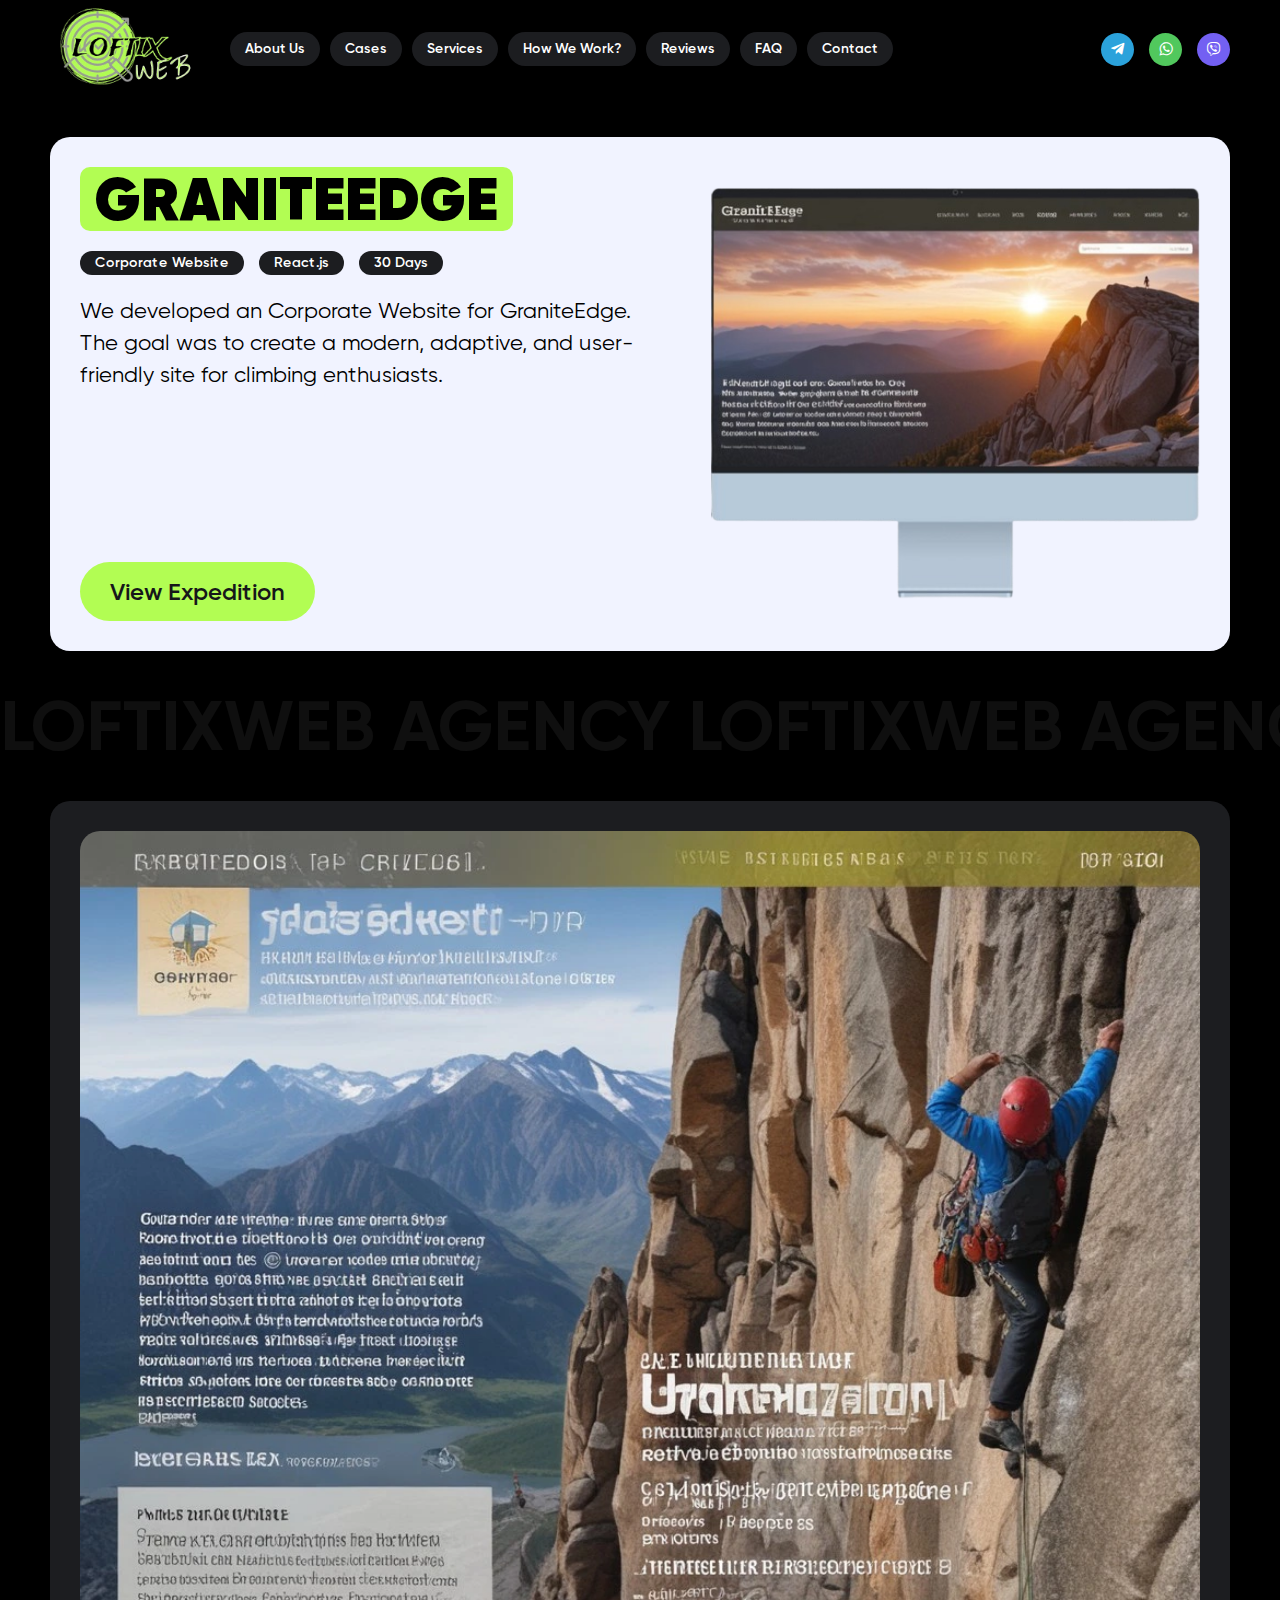
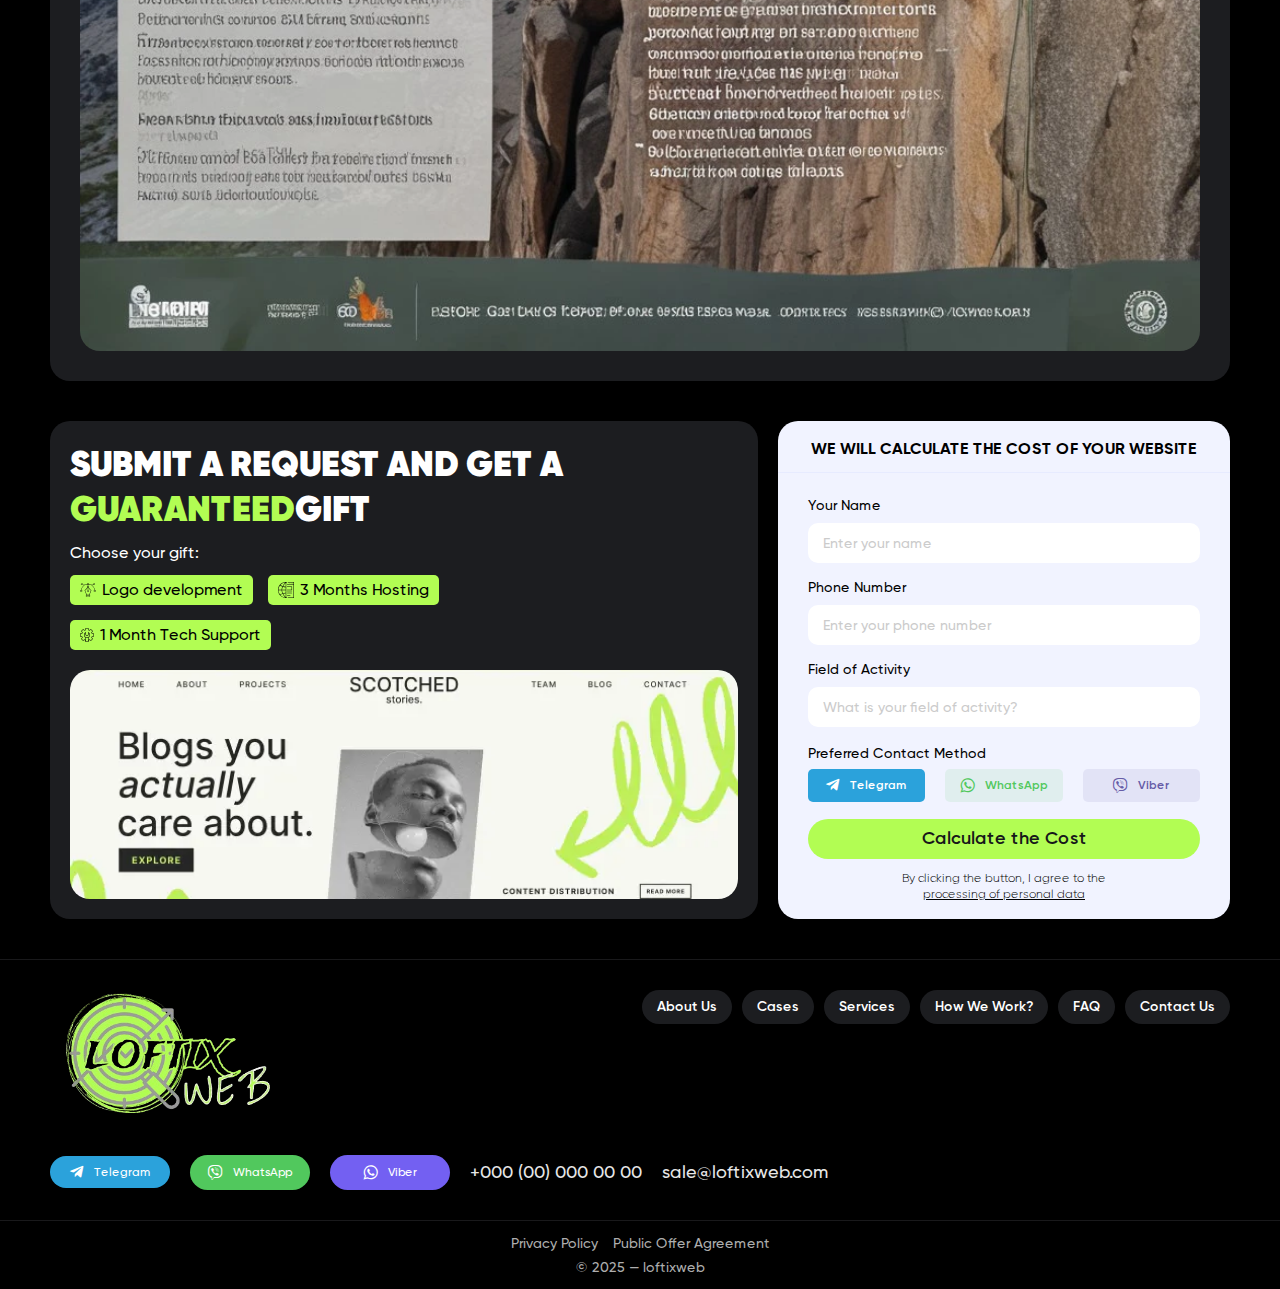
==== commit ad3ca441: "Feat:logo, cases" ====
--- a/case.html
+++ b/case.html
@@ -1,290 +1,520 @@
-<!doctype html>
+<!DOCTYPE html>
 <html lang="en">
+  <head>
+    <title>GraniteEdge</title>
+    <meta charset="UTF-8" />
+    <meta name="format-detection" content="telephone=no" />
+    <!-- <style>body{opacity: 0;}</style> -->
+    <link rel="stylesheet" href="css/style.min.css?_v=20240510154227" />
+    <link rel="shortcut icon" href="favicon.ico" />
+    <!-- <meta name="robots" content="noindex, nofollow"> -->
+    <meta name="viewport" content="width=device-width, initial-scale=1.0" />
+  </head>
 
-<head>
-	<title>Protectlaw</title>
-	<meta charset="UTF-8">
-	<meta name="format-detection" content="telephone=no">
-	<!-- <style>body{opacity: 0;}</style> -->
-	<link rel="stylesheet" href="css/style.min.css?_v=20240510154227">
-	<link rel="shortcut icon" href="favicon.ico">
-	<!-- <meta name="robots" content="noindex, nofollow"> -->
-	<meta name="viewport" content="width=device-width, initial-scale=1.0">
-</head>
-
-<body>
-	<div class="wrapper">
-		<header class="header">
-			<div class="header__container">
-				<a href="index.html" class="header__logo"><img src="img/logo.svg" alt="Logo"></a>
-				<div class="header__menu menu">
-					<nav class="menu__body">
-						<ul class="menu__list">
-							<li class="menu__item"><a href="index.html#why" class="menu__link">Про нас</a></li>
-							<li class="menu__item"><a href="index.html#cases" class="menu__link">Кейси</a></li>
-							<li class="menu__item"><a href="index.html#offer" class="menu__link">Послуги</a></li>
-							<li class="menu__item"><a href="index.html#how" class="menu__link">Як ми працюємо?</a></li>
-							<li class="menu__item"><a href="index.html#feedback" class="menu__link">Відгуки</a></li>
-							<li class="menu__item"><a href="index.html#questions" class="menu__link">FAQ</a></li>
-							<li class="menu__item"><a href="index.html#footer" class="menu__link">Контакти</a></li>
-						</ul>
-						<div class="header__button button-calc" data-watch data-popup="#popup-form">
-							Розрахувати вартість
-							<svg class="circle" xmlns="http://www.w3.org/2000/svg" width="178" height="178" fill="none" viewBox="0 0 178 178">
-								<g filter="url(#a)">
-									<path fill="#B2FD53" fill-opacity=".15" d="M163.917 92.466c-.292-.02-.547.153-.764.52a9.534 9.534 0 0 0-.582 1.393c-.17.547-.384 1.09-.643 1.631a3.093 3.093 0 0 1-1.151 1.332c-.525.36-1.16.514-1.906.462-1.127-.078-1.968-.563-2.524-1.454-.541-.876-.769-1.943-.681-3.201.157-2.253 1.134-3.73 2.932-4.427l1.212 2.554c-.974.256-1.499.94-1.576 2.051-.071 1.01.209 1.537.838 1.58.293.02.541-.16.744-.543.216-.368.417-.824.602-1.37a14.88 14.88 0 0 1 .665-1.63c.258-.54.635-.992 1.13-1.354.51-.347 1.123-.496 1.84-.446 1.083.075 1.904.53 2.463 1.362.573.849.819 1.866.736 3.05-.062.893-.323 1.691-.784 2.394a4.344 4.344 0 0 1-1.832 1.615l-1.149-2.506c.771-.3 1.184-.858 1.241-1.678.026-.366-.033-.678-.177-.938a.76.76 0 0 0-.634-.397Zm3.212 10.722c.086-.461.327-.834.724-1.118a1.722 1.722 0 0 1 1.303-.271c.462.086.835.327 1.119.724.281.41.379.846.292 1.308a1.64 1.64 0 0 1-.745 1.114c-.41.281-.846.379-1.308.293-.461-.087-.832-.335-1.114-.746a1.674 1.674 0 0 1-.271-1.304Zm-11.852-3.646 10.813 2.02-.521 2.79-10.813-2.02.521-2.79Zm5.214 13.44.696-2.386-4.393-1.281c-.367-.106-.661-.093-.883.041-.222.134-.399.373-.53.716-.116.348-.237.787-.36 1.316l-2.471-.72c.334-1.934.896-3.207 1.685-3.817.785-.596 1.902-.683 3.353-.26l4.393 1.28.535-1.838 2.619.764-.535 1.837 2.133.622.03 2.965-2.957-.862-.696 2.387-2.619-.764Zm-5.479 3.355c-1.411-.234-2.471.415-3.18 1.946-.456.984-.468 1.884-.037 2.698l-2.159 1.521c-.968-1.644-1.009-3.425-.121-5.341.764-1.65 1.877-2.743 3.337-3.279 1.46-.536 2.949-.453 4.466.25 1.504.696 2.527 1.768 3.069 3.215.556 1.453.476 2.952-.239 4.496-.678 1.464-1.741 2.434-3.191 2.91-1.455.49-2.928.39-4.418-.3a6.645 6.645 0 0 1-1.012-.59l3.485-7.526Zm2.015.884-2.357 5.091c.746.168 1.394.096 1.942-.216.542-.298.949-.74 1.22-1.326.321-.692.406-1.347.256-1.966-.136-.613-.49-1.14-1.061-1.583Zm-14.138 14.068c-.266-1.565.068-3.014 1.001-4.348.934-1.333 2.181-2.143 3.742-2.429 1.564-.266 3.013.068 4.347 1.001 1.334.934 2.138 2.177 2.412 3.729.278 1.573-.05 3.026-.984 4.36-.933 1.334-2.186 2.139-3.759 2.417-1.561.286-3.008-.037-4.342-.971-1.334-.933-2.14-2.186-2.417-3.759Zm5.199-4.015c-.797.141-1.439.56-1.927 1.257-.487.697-.661 1.444-.52 2.24.14.797.571 1.447 1.292 1.952.721.505 1.48.686 2.277.546.796-.141 1.438-.56 1.926-1.257.488-.697.661-1.443.521-2.24-.149-.785-.584-1.429-1.305-1.934-.721-.504-1.476-.692-2.264-.564Zm-4.739 13.298c-.209-.206-.515-.24-.919-.102a9.435 9.435 0 0 0-1.348.678 12.25 12.25 0 0 1-1.55.821 3.102 3.102 0 0 1-1.741.261c-.633-.068-1.216-.364-1.748-.889-.805-.793-1.128-1.709-.969-2.747.158-1.018.68-1.975 1.566-2.874 1.585-1.609 3.288-2.093 5.107-1.453l-.742 2.728c-.906-.439-1.75-.262-2.532.532-.71.721-.841 1.303-.392 1.745.209.206.515.23.918.071a7.278 7.278 0 0 0 1.349-.647 14.771 14.771 0 0 1 1.566-.805 3.553 3.553 0 0 1 1.74-.293c.612.068 1.174.355 1.686.859.773.762 1.101 1.641.984 2.638-.117 1.017-.593 1.949-1.427 2.795-.628.637-1.345 1.073-2.152 1.307a4.353 4.353 0 0 1-2.443.033l.759-2.65c.78.274 1.458.119 2.034-.466.258-.261.417-.537.477-.828a.76.76 0 0 0-.223-.714Zm-10.81 9.991 1.961-1.528-2.812-3.61c-.234-.301-.481-.462-.739-.484-.259-.021-.542.069-.849.271a14.96 14.96 0 0 0-1.063.856l-1.581-2.031c1.403-1.372 2.604-2.075 3.601-2.108.985-.024 1.942.56 2.87 1.752l2.812 3.61 1.51-1.176 1.676 2.152-1.51 1.177 1.365 1.753-1.711 2.42-1.893-2.43-1.961 1.528-1.676-2.152Zm-10.066 5.537c-.127-.264-.404-.4-.83-.406a9.437 9.437 0 0 0-1.498.184c-.56.123-1.138.206-1.736.249a3.096 3.096 0 0 1-1.727-.341c-.573-.277-1.021-.753-1.346-1.427-.49-1.018-.485-1.988.015-2.912.492-.905 1.307-1.63 2.443-2.177 2.035-.98 3.802-.861 5.299.355l-1.62 2.317c-.704-.719-1.558-.837-2.562-.353-.912.439-1.232.942-.958 1.511.127.264.407.39.84.376.427.007.923-.045 1.489-.154.565-.11 1.147-.186 1.745-.23a3.566 3.566 0 0 1 1.737.312c.553.271.986.73 1.297 1.377.471.978.483 1.916.037 2.815-.454.918-1.216 1.635-2.286 2.15-.806.388-1.629.556-2.468.504a4.346 4.346 0 0 1-2.31-.793l1.608-2.239c.642.522 1.333.604 2.073.248.33-.159.573-.365.727-.619a.758.758 0 0 0 .031-.747Zm-7.62 8.031a1.722 1.722 0 0 1 1.33.076c.434.222.727.555.881.999.153.443.128.887-.076 1.33-.218.447-.549.748-.992.901a1.64 1.64 0 0 1-1.337-.097c-.448-.218-.748-.548-.902-.992-.153-.443-.121-.889.097-1.337.209-.429.542-.722.999-.88Zm-2.692-12.105 3.592 10.397-2.682.927-3.592-10.397 2.682-.927Zm-9.202 11.18 2.421-.568-1.045-4.455c-.088-.371-.244-.62-.47-.748-.226-.128-.52-.164-.884-.109-.36.069-.801.18-1.323.333l-.588-2.506c1.849-.66 3.233-.796 4.152-.409.905.39 1.53 1.32 1.875 2.791l1.046 4.455 1.863-.437.623 2.656-1.863.437.507 2.163-2.567 1.484-.703-2.999-2.421.568-.623-2.656Zm-5.497-3.136c-.497-1.341-1.586-1.94-3.267-1.797-1.081.092-1.868.527-2.361 1.305l-2.392-1.122c.948-1.655 2.475-2.573 4.58-2.752 1.811-.154 3.312.271 4.501 1.273 1.19 1.003 1.855 2.338 1.997 4.004.14 1.651-.284 3.071-1.272 4.259-.987 1.202-2.328 1.876-4.023 2.02-1.608.137-2.977-.306-4.11-1.329-1.146-1.021-1.79-2.35-1.928-3.987a6.638 6.638 0 0 1 .01-1.171l8.264-.703Zm.23 2.189-5.59.475c.224.732.608 1.259 1.15 1.58a2.813 2.813 0 0 0 1.757.403c.76-.065 1.371-.315 1.834-.752.465-.422.748-.991.849-1.706Zm-19.595-5.361c1.232-1.001 2.657-1.423 4.278-1.266 1.62.156 2.939.844 3.956 2.062 1 1.231 1.423 2.657 1.266 4.278-.157 1.62-.844 2.932-2.06 3.934-1.233 1.015-2.66 1.445-4.28 1.288-1.62-.157-2.939-.852-3.954-2.084-1.017-1.219-1.447-2.638-1.29-4.258.157-1.621.851-2.939 2.084-3.954Zm6.053 2.552c-.515-.624-1.195-.977-2.042-1.059-.847-.082-1.582.134-2.207.649-.624.514-.979 1.209-1.063 2.085-.085.876.13 1.626.644 2.25.514.625 1.195.978 2.042 1.06.846.082 1.582-.135 2.206-.649.61-.516.957-1.211 1.042-2.087.085-.876-.123-1.626-.622-2.249Zm-13.838 2.429c.077-.283-.044-.567-.362-.85a9.53 9.53 0 0 0-1.254-.842 12.1 12.1 0 0 1-1.475-.947 3.097 3.097 0 0 1-1.083-1.387c-.252-.585-.28-1.238-.084-1.96.295-1.09.934-1.821 1.916-2.193.964-.362 2.055-.378 3.273-.048 2.18.591 3.438 1.836 3.774 3.735l-2.74.693c-.063-1.004-.632-1.652-1.708-1.944-.977-.264-1.547-.092-1.712.516-.077.283.053.562.389.835.318.284.727.569 1.227.857.499.287.989.61 1.47.968.48.358.85.815 1.11 1.372.24.567.267 1.197.08 1.891-.284 1.047-.89 1.765-1.815 2.152-.943.398-1.988.441-3.135.131-.864-.234-1.596-.645-2.196-1.234a4.345 4.345 0 0 1-1.229-2.11l2.681-.642c.145.815.613 1.329 1.406 1.544.354.096.672.098.955.008a.76.76 0 0 0 .512-.545Zm-14.006-4.516 2.293.959 1.767-4.221c.147-.351.166-.645.059-.881-.108-.236-.326-.439-.653-.607a15.121 15.121 0 0 0-1.266-.507l.993-2.374c1.885.55 3.086 1.252 3.603 2.104.504.847.465 1.968-.118 3.361l-1.767 4.221 1.765.739-1.053 2.517-1.766-.739-.857 2.049-2.95-.304 1.19-2.841-2.294-.96 1.054-2.516Zm-9.716-6.04c.169-.241.151-.548-.052-.923a9.561 9.561 0 0 0-.894-1.217 12.15 12.15 0 0 1-1.067-1.391 3.097 3.097 0 0 1-.548-1.672c-.039-.636.157-1.26.585-1.873.648-.925 1.497-1.396 2.547-1.413 1.03-.014 2.061.341 3.095 1.064 1.85 1.296 2.611 2.893 2.284 4.794l-2.814-.277c.282-.966-.033-1.769-.946-2.408-.83-.58-1.425-.612-1.786-.095-.169.24-.14.546.083.917.203.375.49.783.863 1.222.373.44.724.91 1.055 1.41a3.55 3.55 0 0 1 .578 1.667c.035.615-.153 1.217-.565 1.806-.623.889-1.435 1.359-2.437 1.409-1.023.054-2.02-.259-2.994-.94-.733-.513-1.282-1.148-1.647-1.905a4.348 4.348 0 0 1-.44-2.403l2.74.307c-.141.814.125 1.457.798 1.928.3.21.599.321.896.331a.759.759 0 0 0 .666-.338Zm-10.704-2.674a1.724 1.724 0 0 1 .152 2.453c-.31.352-.71.548-1.195.588-.497.031-.921-.109-1.273-.42a1.64 1.64 0 0 1-.574-1.211c-.03-.497.11-.921.42-1.273.311-.352.715-.543 1.212-.574.476-.029.895.116 1.258.437Zm9.212-8.301-7.283 8.244-2.127-1.879 7.283-8.244 2.127 1.879Zm-14.286-2.532 1.686 1.827 3.363-3.104c.28-.259.42-.518.42-.777 0-.26-.113-.534-.34-.824a15.075 15.075 0 0 0-.942-.987l1.892-1.746c1.484 1.284 2.285 2.422 2.4 3.412.107.98-.395 1.983-1.505 3.007l-3.363 3.104 1.299 1.406-2.005 1.851-1.298-1.407-1.633 1.508-2.555-1.504 2.263-2.089-1.686-1.827 2.004-1.85Zm.023-6.316c.923-1.092.909-2.335-.043-3.727-.613-.896-1.379-1.368-2.299-1.414l-.201-2.634c1.908.011 3.458.888 4.65 2.631 1.026 1.502 1.395 3.017 1.108 4.546-.287 1.528-1.121 2.765-2.501 3.708-1.369.936-2.813 1.266-4.334.99-1.532-.266-2.779-1.102-3.739-2.507-.91-1.332-1.2-2.742-.867-4.231.325-1.5 1.165-2.714 2.52-3.641a6.702 6.702 0 0 1 1.025-.568l4.681 6.847Zm-1.791 1.278-3.166-4.631c-.527.555-.796 1.148-.81 1.779-.02.619.15 1.194.515 1.727.43.63.95 1.039 1.558 1.227.596.196 1.23.162 1.903-.102Zm-4.87-19.439c1.478.579 2.548 1.611 3.21 3.099.662 1.487.713 2.973.154 4.458-.578 1.478-1.611 2.548-3.099 3.21-1.487.662-2.966.71-4.438.145-1.49-.572-2.568-1.602-3.23-3.089-.662-1.488-.706-2.977-.134-4.468.56-1.485 1.582-2.558 3.07-3.22 1.487-.663 2.976-.707 4.467-.135Zm.761 6.525c.29-.756.262-1.522-.084-2.299-.346-.777-.896-1.311-1.651-1.601-.756-.29-1.535-.256-2.34.102-.803.358-1.35.915-1.64 1.67-.29.755-.262 1.521.084 2.298.346.777.896 1.311 1.652 1.601.749.277 1.525.236 2.33-.122.803-.358 1.353-.908 1.65-1.649Zm-8.91-10.712c.284-.073.47-.319.56-.736.07-.427.107-.929.11-1.505-.012-.573.019-1.156.092-1.751a3.1 3.1 0 0 1 .67-1.628c.383-.508.937-.856 1.661-1.043 1.093-.283 2.045-.09 2.854.579.792.659 1.346 1.598 1.662 2.82.566 2.186.107 3.896-1.377 5.128l-1.96-2.038c.843-.551 1.124-1.366.845-2.446-.254-.979-.686-1.39-1.296-1.232-.284.073-.462.324-.533.751-.09.417-.135.914-.137 1.49-.002.577-.04 1.162-.114 1.757a3.557 3.557 0 0 1-.642 1.643c-.373.491-.908.826-1.604 1.006-1.05.272-1.973.102-2.768-.511-.812-.623-1.368-1.509-1.665-2.659-.224-.866-.23-1.706-.016-2.519.2-.809.608-1.513 1.226-2.112l1.884 2.012c-.636.528-.85 1.19-.645 1.985.092.355.247.633.466.834a.761.761 0 0 0 .727.175Zm-3.008-14.393.297 2.468 4.543-.546c.379-.045.644-.173.796-.383.152-.21.22-.5.206-.867a14.96 14.96 0 0 0-.184-1.352l2.555-.306c.451 1.91.433 3.3-.053 4.172-.488.856-1.482 1.374-2.982 1.554l-4.543.546.228 1.9-2.709.325-.228-1.9-2.206.265-1.19-2.716 3.058-.367-.296-2.468 2.708-.325Zm.423-11.79c.292.028.551-.138.778-.5a9.6 9.6 0 0 0 .62-1.376c.184-.542.413-1.08.686-1.614a3.098 3.098 0 0 1 1.186-1.3c.535-.346 1.174-.483 1.919-.41 1.124.108 1.951.615 2.483 1.521.518.89.716 1.963.595 3.218-.218 2.249-1.235 3.697-3.05 4.347l-1.143-2.586c.98-.23 1.523-.899 1.63-2.008.098-1.008-.167-1.542-.795-1.602-.292-.029-.544.146-.758.523-.226.361-.44.812-.639 1.353-.2.54-.436 1.078-.708 1.611a3.555 3.555 0 0 1-1.167 1.324c-.519.333-1.136.465-1.85.396-1.081-.105-1.89-.58-2.427-1.428-.55-.864-.768-1.887-.653-3.07a4.91 4.91 0 0 1 .848-2.37 4.347 4.347 0 0 1 1.875-1.566l1.081 2.536c-.778.278-1.207.826-1.286 1.644-.035.365.015.68.152.943a.76.76 0 0 0 .623.414Zm-2.929-10.777a1.725 1.725 0 0 1-2.064 1.335 1.725 1.725 0 0 1-1.098-.754c-.27-.418-.357-.856-.258-1.315.101-.473.36-.838.775-1.094.418-.27.856-.356 1.315-.258.459.099.824.357 1.094.775.259.4.338.838.236 1.311Zm11.75 3.962-10.755-2.308.596-2.775 10.755 2.308-.595 2.775ZM17.37 62.69l-.758 2.367 4.358 1.396c.363.116.657.11.883-.017.226-.128.409-.362.549-.703.125-.344.257-.78.395-1.305l2.451.785c-.386 1.925-.98 3.182-1.786 3.771-.8.575-1.92.633-3.358.172l-4.358-1.397-.584 1.823-2.598-.832.584-1.823-2.116-.678.049-2.964 2.933.94.759-2.368 2.597.832Zm5.583-3.274c1.404.27 2.48-.351 3.23-1.863.48-.972.517-1.871.107-2.696l2.198-1.465c.925 1.67.919 3.45-.018 5.343-.807 1.63-1.948 2.694-3.422 3.191-1.473.498-2.96.376-4.458-.366-1.485-.735-2.48-1.833-2.984-3.294-.518-1.467-.4-2.963.356-4.488.716-1.445 1.804-2.388 3.265-2.826 1.467-.452 2.937-.314 4.41.415.328.163.66.368.995.616l-3.68 7.433Zm-1.991-.937 2.489-5.027c-.742-.188-1.392-.133-1.948.165-.55.284-.968.715-1.254 1.294-.338.683-.44 1.336-.307 1.959.12.616.46 1.152 1.02 1.61Zm14.564-13.77c.22 1.571-.156 3.01-1.128 4.316-.972 1.306-2.242 2.079-3.81 2.32-1.572.22-3.01-.157-4.317-1.129-1.306-.972-2.073-2.238-2.302-3.797-.231-1.58.139-3.024 1.11-4.33.973-1.306 2.249-2.075 3.83-2.306 1.568-.24 3.005.125 4.31 1.097 1.307.972 2.076 2.248 2.307 3.829Zm-5.314 3.86c.8-.117 1.454-.517 1.962-1.2.508-.682.704-1.423.586-2.223-.117-.8-.529-1.464-1.235-1.99-.705-.524-1.459-.729-2.259-.611-.8.117-1.454.517-1.962 1.2-.508.682-.704 1.423-.586 2.224.126.788.542 1.445 1.248 1.97.706.526 1.454.736 2.246.63Zm4.868-12.932c.203.211.509.253.915.126a9.523 9.523 0 0 0 1.366-.645 12.225 12.225 0 0 1 1.57-.78 3.099 3.099 0 0 1 1.746-.217c.632.084 1.207.395 1.726.933.784.813 1.084 1.737.899 2.77-.185 1.014-.73 1.958-1.639 2.834-1.626 1.568-3.34 2.008-5.143 1.322l.812-2.708c.894.462 1.742.307 2.544-.467.729-.703.874-1.28.437-1.735-.204-.211-.51-.242-.917-.094a7.375 7.375 0 0 0-1.364.613c-.503.281-1.032.536-1.586.765a3.556 3.556 0 0 1-1.747.248c-.61-.084-1.165-.384-1.664-.902-.753-.78-1.059-1.668-.916-2.661.143-1.014.642-1.934 1.497-2.758.644-.621 1.372-1.038 2.185-1.252a4.346 4.346 0 0 1 2.443.029l-.826 2.63c-.773-.294-1.455-.156-2.046.414-.264.255-.43.526-.497.816a.76.76 0 0 0 .205.719Zm11.277-9.89-2.005 1.47 2.706 3.69c.225.308.467.476.724.506.258.029.544-.053.857-.246.304-.205.667-.48 1.087-.824l1.522 2.076c-1.444 1.33-2.664 1.998-3.661 2.001-.986-.005-1.925-.616-2.818-1.835l-2.706-3.69-1.543 1.131-1.613-2.2 1.544-1.132-1.314-1.792 1.782-2.37 1.82 2.485 2.006-1.47 1.612 2.2Zm9.718-5.056c.12.268.393.41.82.428.433-.002.933-.05 1.502-.145a12.234 12.234 0 0 1 1.742-.204 3.098 3.098 0 0 1 1.717.386c.565.292 1.002.78 1.308 1.462.463 1.03.433 2-.09 2.91-.516.892-1.35 1.596-2.5 2.113-2.06.926-3.822.762-5.287-.493l1.68-2.274c.684.737 1.535.877 2.552.42.923-.415 1.255-.91.997-1.486-.12-.267-.398-.4-.83-.398a7.37 7.37 0 0 0-1.492.116c-.569.095-1.153.156-1.751.184a3.555 3.555 0 0 1-1.728-.357c-.547-.285-.967-.755-1.262-1.41-.445-.99-.432-1.929.037-2.816.477-.905 1.258-1.602 2.341-2.09.816-.366 1.643-.513 2.48-.439.831.06 1.594.345 2.289.853l-1.666 2.196c-.628-.538-1.316-.638-2.065-.302-.335.15-.583.35-.744.6a.76.76 0 0 0-.05.746Zm8.073-7.966a1.725 1.725 0 0 1-2.18-1.133 1.725 1.725 0 0 1 .11-1.328c.23-.441.568-.733 1.016-.874a1.642 1.642 0 0 1 1.333.132c.442.23.734.568.875 1.015.142.448.098.892-.132 1.334-.22.423-.56.708-1.022.854Zm2.372 12.171-3.316-10.488 2.706-.856 3.316 10.488-2.706.856Zm9.181-10.902-2.433.513.943 4.477c.079.373.23.626.453.76.222.132.516.175.881.128a14.92 14.92 0 0 0 1.33-.302l.53 2.519c-1.863.617-3.25.722-4.16.314-.896-.411-1.5-1.356-1.81-2.834l-.944-4.478-1.873.395-.562-2.67 1.873-.394-.458-2.174 2.6-1.425.635 3.014 2.433-.512.562 2.67Zm5.87 3.182c.46 1.355 1.533 1.983 3.217 1.885 1.083-.062 1.882-.476 2.396-1.24l2.36 1.185c-.992 1.63-2.543 2.505-4.651 2.628-1.816.105-3.305-.36-4.466-1.394-1.162-1.035-1.791-2.387-1.888-4.056-.096-1.655.366-3.062 1.386-4.223 1.019-1.176 2.378-1.813 4.076-1.911 1.61-.094 2.968.386 4.072 1.439 1.119 1.051 1.726 2.397 1.82 4.037.022.366.008.756-.042 1.17l-8.28.48Zm-.17-2.193 5.6-.325c-.205-.737-.574-1.274-1.107-1.61a2.821 2.821 0 0 0-1.745-.45c-.762.044-1.38.278-1.855.702-.475.41-.773.97-.894 1.682Zm19.358 5.847c-1.258.968-2.695 1.351-4.31 1.151-1.616-.2-2.915-.923-3.9-2.168-.966-1.258-1.35-2.694-1.15-4.31.2-1.616.922-2.908 2.166-3.877 1.26-.982 2.697-1.373 4.313-1.173 1.615.2 2.914.93 3.896 2.19.984 1.245 1.375 2.676 1.175 4.291-.2 1.616-.93 2.915-2.19 3.897Zm-5.981-2.714c.497.638 1.168 1.01 2.012 1.114.844.105 1.585-.091 2.223-.589.638-.497 1.011-1.182 1.12-2.056.108-.873-.087-1.629-.584-2.267-.497-.638-1.168-1.01-2.012-1.114-.845-.104-1.586.092-2.224.59-.623.498-.989 1.185-1.097 2.058-.108.873.079 1.628.562 2.264Zm13.955-2.072c-.084.281.029.568.34.86a9.52 9.52 0 0 0 1.231.874c.496.287.979.615 1.45.986.475.357.823.829 1.045 1.416.237.591.247 1.245.033 1.961-.325 1.082-.982 1.796-1.974 2.142-.974.336-2.064.323-3.273-.04-2.163-.647-3.388-1.925-3.674-3.833l2.758-.62c.036 1.005.587 1.668 1.655 1.988.97.29 1.545.134 1.726-.47.084-.281-.038-.563-.367-.845a7.382 7.382 0 0 0-1.204-.889c-.491-.3-.973-.636-1.443-1.007a3.548 3.548 0 0 1-1.073-1.4c-.227-.574-.237-1.205-.03-1.893.311-1.04.935-1.74 1.87-2.104.954-.372 2-.388 3.138-.047.857.257 1.578.687 2.162 1.291.589.59.98 1.304 1.173 2.143l-2.698.57c-.122-.818-.577-1.345-1.363-1.58-.352-.106-.67-.117-.955-.034a.761.761 0 0 0-.527.531Zm13.527 4.708-2.267-1.02-1.877 4.174c-.156.348-.184.642-.082.88.102.239.314.447.636.624.329.164.746.343 1.253.54l-1.055 2.347c-1.869-.6-3.052-1.332-3.547-2.198-.482-.86-.413-1.979.207-3.356l1.876-4.174-1.746-.785 1.119-2.488 1.746.785.911-2.027 2.94.382-1.263 2.809 2.268 1.02-1.119 2.487Zm9.662 6.245c-.174.236-.164.544.029.924.214.377.501.79.863 1.24.37.436.713.91 1.031 1.417a3.1 3.1 0 0 1 .505 1.686c.022.636-.189 1.256-.633 1.857-.671.909-1.532 1.358-2.582 1.348-1.03-.013-2.052-.394-3.067-1.144-1.816-1.342-2.537-2.959-2.16-4.85l2.805.349c-.307.958-.012 1.769.885 2.43.814.602 1.408.65 1.783.142.174-.236.154-.543-.06-.92a7.29 7.29 0 0 0-.832-1.243c-.361-.449-.7-.928-1.018-1.436a3.566 3.566 0 0 1-.536-1.681c-.019-.616.185-1.213.612-1.79.645-.874 1.469-1.323 2.472-1.348 1.024-.028 2.013.311 2.969 1.017.719.531 1.252 1.18 1.598 1.946.355.755.481 1.559.378 2.413l-2.73-.376c.161-.81-.089-1.46-.75-1.948-.294-.218-.59-.336-.887-.354a.761.761 0 0 0-.675.321Zm10.693 2.943a1.724 1.724 0 0 1-.089-2.457c.319-.343.722-.53 1.209-.558.498-.018.918.133 1.262.453.354.33.535.738.543 1.225.018.498-.133.918-.453 1.262-.319.344-.728.525-1.225.543a1.676 1.676 0 0 1-1.247-.469Zm-9.42 8.063 7.49-8.056 2.078 1.933-7.49 8.055-2.078-1.932Zm14.42 3.075-1.639-1.869-3.44 3.017c-.287.252-.434.507-.44.767-.007.26.1.536.319.831.231.286.536.623.916 1.011l-1.935 1.698c-1.452-1.322-2.223-2.48-2.314-3.473-.081-.982.447-1.971 1.582-2.967l3.441-3.017-1.262-1.44 2.051-1.798 1.262 1.439 1.67-1.465 2.517 1.568-2.316 2.03 1.639 1.87-2.051 1.798Zm-.174 6.31c-.951 1.068-.968 2.311-.053 3.727.59.912 1.344 1.402 2.262 1.472l.134 2.638c-1.907-.059-3.434-.975-4.581-2.749-.988-1.527-1.318-3.051-.992-4.572.327-1.521 1.192-2.736 2.596-3.644 1.392-.9 2.844-1.192 4.357-.878 1.526.306 2.75 1.173 3.674 2.602.876 1.355 1.129 2.772.758 4.252-.363 1.492-1.234 2.684-2.613 3.576a6.608 6.608 0 0 1-1.039.54l-4.503-6.964Zm1.823-1.232 3.046 4.711c.541-.542.826-1.128.855-1.758a2.825 2.825 0 0 0-.47-1.74c-.414-.64-.923-1.062-1.526-1.266-.591-.211-1.226-.194-1.905.053Zm4.407 19.625c-1.462-.617-2.504-1.677-3.127-3.181-.623-1.505-.636-2.992-.038-4.461.617-1.462 1.677-2.505 3.182-3.128 1.504-.623 2.984-.633 4.44-.03 1.476.612 2.525 1.67 3.148 3.174.623 1.504.629 2.993.018 4.469-.598 1.47-1.649 2.516-3.153 3.14-1.504.622-2.994.628-4.47.017Zm-.59-6.542c-.309.747-.301 1.514.024 2.3.326.786.862 1.334 1.609 1.643.748.31 1.528.296 2.341-.04.813-.337 1.374-.88 1.684-1.627.309-.747.301-1.514-.024-2.3-.326-.786-.862-1.333-1.609-1.643-.742-.296-1.519-.276-2.333.061-.813.337-1.377.872-1.692 1.606Zm8.622 10.905c-.286.066-.479.306-.579.72a9.39 9.39 0 0 0-.15 1.502 12.33 12.33 0 0 1-.139 1.748 3.101 3.101 0 0 1-.713 1.61c-.397.497-.96.83-1.689.998-1.1.254-2.046.036-2.837-.655-.774-.68-1.303-1.633-1.586-2.862-.508-2.201-.003-3.898 1.513-5.09l1.904 2.089c-.856.529-1.159 1.336-.909 2.422.227.986.648 1.408 1.263 1.267.286-.066.47-.312.552-.737.101-.415.159-.91.177-1.486.018-.576.071-1.16.16-1.753.09-.592.318-1.134.687-1.626.386-.48.929-.8 1.629-.962 1.058-.244 1.975-.05 2.754.584.795.644 1.327 1.545 1.594 2.703.201.872.184 1.711-.052 2.518a4.347 4.347 0 0 1-1.281 2.079l-1.83-2.062c.649-.51.882-1.166.697-1.967-.082-.357-.23-.639-.443-.846a.76.76 0 0 0-.722-.194Zm2.642 14.556-.229-2.475-4.557.423c-.38.035-.648.156-.806.362-.157.206-.234.493-.229.861.019.367.068.819.148 1.356l-2.563.238c-.4-1.922-.344-3.312.165-4.169.511-.843 1.519-1.334 3.023-1.474l4.556-.423-.177-1.905 2.717-.252.177 1.905 2.212-.205 1.117 2.747-3.067.284.23 2.475-2.717.253Z" />
-								</g>
-								<defs>
-									<filter id="a" width="172.161" height="168.55" x="2.726" y="8.311" color-interpolation-filters="sRGB" filterUnits="userSpaceOnUse">
-										<feFlood flood-opacity="0" result="BackgroundImageFix" />
-										<feColorMatrix in="SourceAlpha" result="hardAlpha" values="0 0 0 0 0 0 0 0 0 0 0 0 0 0 0 0 0 0 127 0" />
-										<feOffset dy="4" />
-										<feGaussianBlur stdDeviation="2" />
-										<feComposite in2="hardAlpha" operator="out" />
-										<feColorMatrix values="0 0 0 0 0 0 0 0 0 0 0 0 0 0 0 0 0 0 0.25 0" />
-										<feBlend in2="BackgroundImageFix" result="effect1_dropShadow_2_2997" />
-										<feBlend in="SourceGraphic" in2="effect1_dropShadow_2_2997" result="shape" />
-									</filter>
-								</defs>
-							</svg>
-						</div>
-					</nav>
-				</div>
-				<ul class="header__social social-header">
-					<li class="social-header__item">
-						<a href="" class="social-header__link _icon-telegram"></a>
-					</li>
-					<li class="social-header__item">
-						<a href="" class="social-header__link _icon-WhatsApp"></a>
-					</li>
-					<li class="social-header__item">
-						<a href="" class="social-header__link _icon-viber"></a>
-					</li>
-				</ul>
-				<button type="button" class="menu__icon icon-menu"><span></span></button>
-			</div>
-		</header>
-		<main class="page-case">
-			<section class="page-case__hero hero-case">
-				<div class="hero-case__container">
-					<div class="hero-case__block">
-						<div class="hero-case__content">
-							<h1 class="hero-case__title title title--black" data-watch>
-								<div class="title__green">protectlaw</div>
-							</h1>
-							<div class="hero-case__labels">
-								<div class="hero-case__label">
-									Корпоративний сайт
-								</div>
-								<div class="hero-case__label">
-									WordPress
-								</div>
-								<div class="hero-case__label">
-									30 днів
-								</div>
-							</div>
-							<div class="hero-case__text">
-								<p>Розробили корпоративний сайт для компанії PROTECTLAW. Завдання було в розробці нового, сучасного, адаптивного та зручного сайту.</p>
-							</div>
-							<button type="button" class="hero-case__button button" data-goto=".screen-case" data-goto-header>Дивитись кейс</button>
-						</div>
-						<div class="hero-case__image">
-							<img src="img/case/protectlaw.webp" alt="Image">
-						</div>
-					</div>
-				</div>
-			</section>
-			<div class="running-tape">
-				<div class="running-tape__connects">
-					<span class="running-tape__line running-tape__line--text">siteost AGENCY siteost AGENCY siteost AGENCY siteost AGENCY siteost AGENCY&nbsp;</span>
-					<span class="running-tape__line running-tape__line--text">siteost AGENCY siteost AGENCY siteost AGENCY siteost AGENCY siteost AGENCY&nbsp;</span>
-				</div>
-			</div>
-			<div class="page-case__screen screen-case">
-				<div class="screen-case__container">
-					<div class="screen-case__image">
-						<img src="img/case/protectlaw_screen.webp" alt="Image">
-					</div>
-				</div>
-			</div>
-			<section class="page-cases__request request request--third">
-				<div class="request__container">
-					<div class="request__content">
-						<h2 class="request__title">
-							Залиште заявку та отримайте 
-							<span>гарантований</span> подарунок
-						</h2>
-						<div class="request__text">Подарунок на вибір:</div>
-						<div class="request__presents">
-							<div class="request__present">
-								<img src="img/request/icon_logotype.svg" alt="Icon" />
-								<span>Розробка логотипу</span>
-							</div>
-							<div class="request__present">
-								<img src="img/request/domain.svg" alt="Icon" />
-								<span>3 місяці хостингу</span>
-							</div>
-							<div class="request__present">
-								<img src="img/request/tech.svg" alt="Icon" />
-								<span>Тех. підтримка 1 місяць</span>
-							</div>
-						</div>
-						<div class="request__bg--3">
-							<img class="request__bg request__bg--3" src="img/request/bg_form_3.webp" alt="Image" />
-						</div>
-					</div>
-					<form class="request__form form-request" action="files/sendmail/sendmail.php" method="POST">
-						<h3 class="form-request__title">
-							Зробимо розрахунок Вашого сайту
-						</h3>
-						<div class="form-request__items">
-							<div class="form-request__item">
-								<label for="name_2" class="form-request__label">Ваше ім'я</label>
-								<input id="name_2" data-required autocomplete="off" type="text" name="name" data-error="Помилка" placeholder="Вкажіть ім'я" class="form-request__input input" />
-							</div>
-							<div class="form-request__item">
-								<label for="phone_2" class="form-request__label">Номер телефону</label>
-								<input id="phone_2" data-required autocomplete="off" type="text" name="phone" data-error="Помилка" placeholder="Введіть номер телефону" class="form-request__input input" />
-							</div>
-							<div class="form-request__item">
-								<label for="field_2" class="form-request__label">Сфера діяльності</label>
-								<input id="field" data-required autocomplete="off" type="field" name="field" data-error="Помилка" placeholder="Чим ви займаєтесь?" class="form-request__input input" />
-							</div>
-						</div>
-						<label for="options" class="form-request__label">Зручний метод зв'язку</label>
-						<div class="form-request__options options" id="options">
-							<div class="options__item">
-								<input id="Telegram_2" class="options__input" checked type="radio" value="21" name="messenger_2" />
-								<label for="Telegram_2" class="options__label _icon-telegram">
-									<span class="options__text">Telegram</span>
-								</label>
-							</div>
-							<div class="options__item">
-								<input id="WhatsApp_2" class="options__input" type="radio" value="22" name="messenger_2" />
-								<label for="WhatsApp_2" class="options__label options__label--whatsapp _icon-WhatsApp">
-									<span class="options__text">WhatsApp</span>
-								</label>
-							</div>
-							<div class="options__item">
-								<input id="Viber_2" class="options__input" type="radio" value="23" name="messenger_2" />
-								<label for="Viber_2" class="options__label options__label--viber _icon-viber">
-									<span class="options__text">Viber</span>
-								</label>
-							</div>
-						</div>
-						<button type="submit" class="form-request__button button">
-							Розрахувати вартість
-						</button>
-						<div class="form-request__consent">
-							Натискаючи на кнопку я даю згоду на
-							<a href="#">обробку персональних даних</a>
-						</div>
-					</form>
-				</div>
-			</section>
-		</main>
-		<footer class="footer">
-			<div class="footer__container">
-				<div class="footer__head">
-					<a href="index.html" class="footer__logo"><img src="img/logo.svg" alt="Logo"></a>
-					<ul class="footer__menu menu-footer">
-						<li class="menu-footer__item"><a href="index.html#why" class="menu-footer__link">Про нас</a></li>
-						<li class="menu-footer__item"><a href="index.html#cases" class="menu-footer__link">Кейси</a></li>
-						<li class="menu-footer__item"><a href="index.html#offer" class="menu-footer__link">Послуги</a></li>
-						<li class="menu-footer__item"><a href="index.html#how" class="menu-footer__link">Як ми працюємо?</a></li>
-						<li class="menu-footer__item"><a href="index.html#questions" class="menu-footer__link">FAQ</a></li>
-						<li class="menu-footer__item"><a href="index.html#footer" class="menu-footer__link">Контакти</a></li>
-					</ul>
-				</div>
-				<ul class="footer__contacts">
-					<div class="footer__social social-footer">
-						<a href="" class="social-footer__link _icon-telegram">
-							Telegram
-						</a>
-						<a href="" class="social-footer__link _icon-viber">
-							WhatsApp
-						</a>
-						<a href="" class="social-footer__link _icon-WhatsApp">
-							Viber
-						</a>
-					</div>
-					<div class="footer__links">
-						<a href="tel:+380679707979" class="footer__link">+380 (67) 970 79 79</a>
-						<a href="mailto:sale@siteost.com" class="footer__link">sale@siteost.com</a>
-					</div>
-				</ul>
-			</div>
-			<div class="footer__bottom bottom-footer">
-				<div class="bottom-footer__links">
-					<a href="" class="bottom-footer__link">Політика конфіденційності</a>
-					<a href="" class="bottom-footer__link">Договір публічної оферти</a>
-				</div>
-				<div class="bottom-footer__copy">
-					© 2023 — siteost
-				</div>
-			</div>
-		</footer>
-	</div>
-	<div id="popup-form" aria-hidden="true" class="popup">
-		<div class="popup__wrapper">
-			<div class="popup__content">
-				<button data-close type="button" class="popup__close">
-					<svg width="18" height="18" viewBox="0 0 23 23" fill="black" stroke="black" xmlns="http://www.w3.org/2000/svg">
-						<path opacity="0.850056" d="M1.73333 1.48883L21.5469 21.0288" stroke-linecap="square" />
-						<path opacity="0.850056" d="M21.2667 1.48883L1.45309 21.0288" stroke-linecap="square" />
-					</svg>
-				</button>
-				<form class="request__form form-request form-request--popup" action="files/sendmail/sendmail.php" method="POST">
-					<h3 class="form-request__title">
-						Зробимо розрахунок Вашого сайту
-					</h3>
-					<div class="form-request__items">
-						<div class="form-request__item">
-							<label for="name_1" class="form-request__label">Ваше ім'я</label>
-							<input id="name_1" data-required autocomplete="off" type="text" name="name" data-error="Помилка" placeholder="Вкажіть ім'я" class="form-request__input input" />
-						</div>
-						<div class="form-request__item">
-							<label for="phone_1" class="form-request__label">Номер телефону</label>
-							<input id="phone_1" data-required autocomplete="off" type="text" name="phone" data-error="Помилка" placeholder="Введіть номер телефону" class="form-request__input input" />
-						</div>
-						<div class="form-request__item">
-							<label for="field_1" class="form-request__label">Сфера діяльності</label>
-							<input id="field" data-required autocomplete="off" type="field" name="field" data-error="Помилка" placeholder="Чим ви займаєтесь?" class="form-request__input input" />
-						</div>
-					</div>
-					<label for="options" class="form-request__label form-request__label--options">Зручний метод зв'язку</label>
-					<div class="form-request__options options" id="options">
-						<div class="options__item">
-							<input id="Telegram_1" class="options__input" checked type="radio" value="11" name="messenger_1" />
-							<label for="Telegram_1" class="options__label _icon-telegram">
-								<span class="options__text">Telegram</span>
-							</label>
-						</div>
-						<div class="options__item">
-							<input id="WhatsApp_1" class="options__input" type="radio" value="12" name="messenger_1" />
-							<label for="WhatsApp_1" class="options__label options__label--whatsapp _icon-WhatsApp">
-								<span class="options__text">WhatsApp</span>
-							</label>
-						</div>
-						<div class="options__item">
-							<input id="Viber_1" class="options__input" type="radio" value="13" name="messenger_1" />
-							<label for="Viber_1" class="options__label options__label--viber _icon-viber">
-								<span class="options__text">Viber</span>
-							</label>
-						</div>
-					</div>
-					<button type="submit" class="form-request__button button">
-						Розрахувати вартість
-					</button>
-					<div class="form-request__consent">
-						Натискаючи на кнопку я даю згоду на
-						<a href="#">обробку персональних даних</a>
-					</div>
-				</form>
-			</div>
-		</div>
-	</div>
-	<script src="js/app.min.js?_v=20240510154227"></script>
-</body>
-
-</html>+  <body>
+    <div class="wrapper">
+      <header class="header">
+        <div class="header__container">
+          <a href="index.html" class="header__logo"
+            ><img src="img/loftixLOpacity.png" alt="Logo"
+          /></a>
+          <div class="header__menu menu">
+            <nav class="menu__body">
+              <ul class="menu__list">
+                <li class="menu__item">
+                  <a href="index.html#why" class="menu__link">About Us</a>
+                </li>
+                <li class="menu__item">
+                  <a href="index.html#cases" class="menu__link">Cases</a>
+                </li>
+                <li class="menu__item">
+                  <a href="index.html#offer" class="menu__link">Services</a>
+                </li>
+                <li class="menu__item">
+                  <a href="index.html#how" class="menu__link">How We Work?</a>
+                </li>
+                <li class="menu__item">
+                  <a href="index.html#feedback" class="menu__link">Reviews</a>
+                </li>
+                <li class="menu__item">
+                  <a href="index.html#questions" class="menu__link">FAQ</a>
+                </li>
+                <li class="menu__item">
+                  <a href="index.html#footer" class="menu__link">Contact</a>
+                </li>
+              </ul>
+              <div
+                class="header__button button-calc"
+                data-watch
+                data-popup="#popup-form"
+              >
+                Calculate Cost
+                <svg
+                  class="circle"
+                  xmlns="http://www.w3.org/2000/svg"
+                  width="178"
+                  height="178"
+                  fill="none"
+                  viewBox="0 0 178 178"
+                >
+                  <g filter="url(#a)">
+                    <path
+                      fill="#B2FD53"
+                      fill-opacity=".15"
+                      d="M163.917 92.466c-.292-.02-.547.153-.764.52a9.534 9.534 0 0 0-.582 1.393c-.17.547-.384 1.09-.643 1.631a3.093 3.093 0 0 1-1.151 1.332c-.525.36-1.16.514-1.906.462-1.127-.078-1.968-.563-2.524-1.454-.541-.876-.769-1.943-.681-3.201.157-2.253 1.134-3.73 2.932-4.427l1.212 2.554c-.974.256-1.499.94-1.576 2.051-.071 1.01.209 1.537.838 1.58.293.02.541-.16.744-.543.216-.368.417-.824.602-1.37a14.88 14.88 0 0 1 .665-1.63c.258-.54.635-.992 1.13-1.354.51-.347 1.123-.496 1.84-.446 1.083.075 1.904.53 2.463 1.362.573.849.819 1.866.736 3.05-.062.893-.323 1.691-.784 2.394a4.344 4.344 0 0 1-1.832 1.615l-1.149-2.506c.771-.3 1.184-.858 1.241-1.678.026-.366-.033-.678-.177-.938a.76.76 0 0 0-.634-.397Zm3.212 10.722c.086-.461.327-.834.724-1.118a1.722 1.722 0 0 1 1.303-.271c.462.086.835.327 1.119.724.281.41.379.846.292 1.308a1.64 1.64 0 0 1-.745 1.114c-.41.281-.846.379-1.308.293-.461-.087-.832-.335-1.114-.746a1.674 1.674 0 0 1-.271-1.304Zm-11.852-3.646 10.813 2.02-.521 2.79-10.813-2.02.521-2.79Zm5.214 13.44.696-2.386-4.393-1.281c-.367-.106-.661-.093-.883.041-.222.134-.399.373-.53.716-.116.348-.237.787-.36 1.316l-2.471-.72c.334-1.934.896-3.207 1.685-3.817.785-.596 1.902-.683 3.353-.26l4.393 1.28.535-1.838 2.619.764-.535 1.837 2.133.622.03 2.965-2.957-.862-.696 2.387-2.619-.764Zm-5.479 3.355c-1.411-.234-2.471.415-3.18 1.946-.456.984-.468 1.884-.037 2.698l-2.159 1.521c-.968-1.644-1.009-3.425-.121-5.341.764-1.65 1.877-2.743 3.337-3.279 1.46-.536 2.949-.453 4.466.25 1.504.696 2.527 1.768 3.069 3.215.556 1.453.476 2.952-.239 4.496-.678 1.464-1.741 2.434-3.191 2.91-1.455.49-2.928.39-4.418-.3a6.645 6.645 0 0 1-1.012-.59l3.485-7.526Zm2.015.884-2.357 5.091c.746.168 1.394.096 1.942-.216.542-.298.949-.74 1.22-1.326.321-.692.406-1.347.256-1.966-.136-.613-.49-1.14-1.061-1.583Zm-14.138 14.068c-.266-1.565.068-3.014 1.001-4.348.934-1.333 2.181-2.143 3.742-2.429 1.564-.266 3.013.068 4.347 1.001 1.334.934 2.138 2.177 2.412 3.729.278 1.573-.05 3.026-.984 4.36-.933 1.334-2.186 2.139-3.759 2.417-1.561.286-3.008-.037-4.342-.971-1.334-.933-2.14-2.186-2.417-3.759Zm5.199-4.015c-.797.141-1.439.56-1.927 1.257-.487.697-.661 1.444-.52 2.24.14.797.571 1.447 1.292 1.952.721.505 1.48.686 2.277.546.796-.141 1.438-.56 1.926-1.257.488-.697.661-1.443.521-2.24-.149-.785-.584-1.429-1.305-1.934-.721-.504-1.476-.692-2.264-.564Zm-4.739 13.298c-.209-.206-.515-.24-.919-.102a9.435 9.435 0 0 0-1.348.678 12.25 12.25 0 0 1-1.55.821 3.102 3.102 0 0 1-1.741.261c-.633-.068-1.216-.364-1.748-.889-.805-.793-1.128-1.709-.969-2.747.158-1.018.68-1.975 1.566-2.874 1.585-1.609 3.288-2.093 5.107-1.453l-.742 2.728c-.906-.439-1.75-.262-2.532.532-.71.721-.841 1.303-.392 1.745.209.206.515.23.918.071a7.278 7.278 0 0 0 1.349-.647 14.771 14.771 0 0 1 1.566-.805 3.553 3.553 0 0 1 1.74-.293c.612.068 1.174.355 1.686.859.773.762 1.101 1.641.984 2.638-.117 1.017-.593 1.949-1.427 2.795-.628.637-1.345 1.073-2.152 1.307a4.353 4.353 0 0 1-2.443.033l.759-2.65c.78.274 1.458.119 2.034-.466.258-.261.417-.537.477-.828a.76.76 0 0 0-.223-.714Zm-10.81 9.991 1.961-1.528-2.812-3.61c-.234-.301-.481-.462-.739-.484-.259-.021-.542.069-.849.271a14.96 14.96 0 0 0-1.063.856l-1.581-2.031c1.403-1.372 2.604-2.075 3.601-2.108.985-.024 1.942.56 2.87 1.752l2.812 3.61 1.51-1.176 1.676 2.152-1.51 1.177 1.365 1.753-1.711 2.42-1.893-2.43-1.961 1.528-1.676-2.152Zm-10.066 5.537c-.127-.264-.404-.4-.83-.406a9.437 9.437 0 0 0-1.498.184c-.56.123-1.138.206-1.736.249a3.096 3.096 0 0 1-1.727-.341c-.573-.277-1.021-.753-1.346-1.427-.49-1.018-.485-1.988.015-2.912.492-.905 1.307-1.63 2.443-2.177 2.035-.98 3.802-.861 5.299.355l-1.62 2.317c-.704-.719-1.558-.837-2.562-.353-.912.439-1.232.942-.958 1.511.127.264.407.39.84.376.427.007.923-.045 1.489-.154.565-.11 1.147-.186 1.745-.23a3.566 3.566 0 0 1 1.737.312c.553.271.986.73 1.297 1.377.471.978.483 1.916.037 2.815-.454.918-1.216 1.635-2.286 2.15-.806.388-1.629.556-2.468.504a4.346 4.346 0 0 1-2.31-.793l1.608-2.239c.642.522 1.333.604 2.073.248.33-.159.573-.365.727-.619a.758.758 0 0 0 .031-.747Zm-7.62 8.031a1.722 1.722 0 0 1 1.33.076c.434.222.727.555.881.999.153.443.128.887-.076 1.33-.218.447-.549.748-.992.901a1.64 1.64 0 0 1-1.337-.097c-.448-.218-.748-.548-.902-.992-.153-.443-.121-.889.097-1.337.209-.429.542-.722.999-.88Zm-2.692-12.105 3.592 10.397-2.682.927-3.592-10.397 2.682-.927Zm-9.202 11.18 2.421-.568-1.045-4.455c-.088-.371-.244-.62-.47-.748-.226-.128-.52-.164-.884-.109-.36.069-.801.18-1.323.333l-.588-2.506c1.849-.66 3.233-.796 4.152-.409.905.39 1.53 1.32 1.875 2.791l1.046 4.455 1.863-.437.623 2.656-1.863.437.507 2.163-2.567 1.484-.703-2.999-2.421.568-.623-2.656Zm-5.497-3.136c-.497-1.341-1.586-1.94-3.267-1.797-1.081.092-1.868.527-2.361 1.305l-2.392-1.122c.948-1.655 2.475-2.573 4.58-2.752 1.811-.154 3.312.271 4.501 1.273 1.19 1.003 1.855 2.338 1.997 4.004.14 1.651-.284 3.071-1.272 4.259-.987 1.202-2.328 1.876-4.023 2.02-1.608.137-2.977-.306-4.11-1.329-1.146-1.021-1.79-2.35-1.928-3.987a6.638 6.638 0 0 1 .01-1.171l8.264-.703Zm.23 2.189-5.59.475c.224.732.608 1.259 1.15 1.58a2.813 2.813 0 0 0 1.757.403c.76-.065 1.371-.315 1.834-.752.465-.422.748-.991.849-1.706Zm-19.595-5.361c1.232-1.001 2.657-1.423 4.278-1.266 1.62.156 2.939.844 3.956 2.062 1 1.231 1.423 2.657 1.266 4.278-.157 1.62-.844 2.932-2.06 3.934-1.233 1.015-2.66 1.445-4.28 1.288-1.62-.157-2.939-.852-3.954-2.084-1.017-1.219-1.447-2.638-1.29-4.258.157-1.621.851-2.939 2.084-3.954Zm6.053 2.552c-.515-.624-1.195-.977-2.042-1.059-.847-.082-1.582.134-2.207.649-.624.514-.979 1.209-1.063 2.085-.085.876.13 1.626.644 2.25.514.625 1.195.978 2.042 1.06.846.082 1.582-.135 2.206-.649.61-.516.957-1.211 1.042-2.087.085-.876-.123-1.626-.622-2.249Zm-13.838 2.429c.077-.283-.044-.567-.362-.85a9.53 9.53 0 0 0-1.254-.842 12.1 12.1 0 0 1-1.475-.947 3.097 3.097 0 0 1-1.083-1.387c-.252-.585-.28-1.238-.084-1.96.295-1.09.934-1.821 1.916-2.193.964-.362 2.055-.378 3.273-.048 2.18.591 3.438 1.836 3.774 3.735l-2.74.693c-.063-1.004-.632-1.652-1.708-1.944-.977-.264-1.547-.092-1.712.516-.077.283.053.562.389.835.318.284.727.569 1.227.857.499.287.989.61 1.47.968.48.358.85.815 1.11 1.372.24.567.267 1.197.08 1.891-.284 1.047-.89 1.765-1.815 2.152-.943.398-1.988.441-3.135.131-.864-.234-1.596-.645-2.196-1.234a4.345 4.345 0 0 1-1.229-2.11l2.681-.642c.145.815.613 1.329 1.406 1.544.354.096.672.098.955.008a.76.76 0 0 0 .512-.545Zm-14.006-4.516 2.293.959 1.767-4.221c.147-.351.166-.645.059-.881-.108-.236-.326-.439-.653-.607a15.121 15.121 0 0 0-1.266-.507l.993-2.374c1.885.55 3.086 1.252 3.603 2.104.504.847.465 1.968-.118 3.361l-1.767 4.221 1.765.739-1.053 2.517-1.766-.739-.857 2.049-2.95-.304 1.19-2.841-2.294-.96 1.054-2.516Zm-9.716-6.04c.169-.241.151-.548-.052-.923a9.561 9.561 0 0 0-.894-1.217 12.15 12.15 0 0 1-1.067-1.391 3.097 3.097 0 0 1-.548-1.672c-.039-.636.157-1.26.585-1.873.648-.925 1.497-1.396 2.547-1.413 1.03-.014 2.061.341 3.095 1.064 1.85 1.296 2.611 2.893 2.284 4.794l-2.814-.277c.282-.966-.033-1.769-.946-2.408-.83-.58-1.425-.612-1.786-.095-.169.24-.14.546.083.917.203.375.49.783.863 1.222.373.44.724.91 1.055 1.41a3.55 3.55 0 0 1 .578 1.667c.035.615-.153 1.217-.565 1.806-.623.889-1.435 1.359-2.437 1.409-1.023.054-2.02-.259-2.994-.94-.733-.513-1.282-1.148-1.647-1.905a4.348 4.348 0 0 1-.44-2.403l2.74.307c-.141.814.125 1.457.798 1.928.3.21.599.321.896.331a.759.759 0 0 0 .666-.338Zm-10.704-2.674a1.724 1.724 0 0 1 .152 2.453c-.31.352-.71.548-1.195.588-.497.031-.921-.109-1.273-.42a1.64 1.64 0 0 1-.574-1.211c-.03-.497.11-.921.42-1.273.311-.352.715-.543 1.212-.574.476-.029.895.116 1.258.437Zm9.212-8.301-7.283 8.244-2.127-1.879 7.283-8.244 2.127 1.879Zm-14.286-2.532 1.686 1.827 3.363-3.104c.28-.259.42-.518.42-.777 0-.26-.113-.534-.34-.824a15.075 15.075 0 0 0-.942-.987l1.892-1.746c1.484 1.284 2.285 2.422 2.4 3.412.107.98-.395 1.983-1.505 3.007l-3.363 3.104 1.299 1.406-2.005 1.851-1.298-1.407-1.633 1.508-2.555-1.504 2.263-2.089-1.686-1.827 2.004-1.85Zm.023-6.316c.923-1.092.909-2.335-.043-3.727-.613-.896-1.379-1.368-2.299-1.414l-.201-2.634c1.908.011 3.458.888 4.65 2.631 1.026 1.502 1.395 3.017 1.108 4.546-.287 1.528-1.121 2.765-2.501 3.708-1.369.936-2.813 1.266-4.334.99-1.532-.266-2.779-1.102-3.739-2.507-.91-1.332-1.2-2.742-.867-4.231.325-1.5 1.165-2.714 2.52-3.641a6.702 6.702 0 0 1 1.025-.568l4.681 6.847Zm-1.791 1.278-3.166-4.631c-.527.555-.796 1.148-.81 1.779-.02.619.15 1.194.515 1.727.43.63.95 1.039 1.558 1.227.596.196 1.23.162 1.903-.102Zm-4.87-19.439c1.478.579 2.548 1.611 3.21 3.099.662 1.487.713 2.973.154 4.458-.578 1.478-1.611 2.548-3.099 3.21-1.487.662-2.966.71-4.438.145-1.49-.572-2.568-1.602-3.23-3.089-.662-1.488-.706-2.977-.134-4.468.56-1.485 1.582-2.558 3.07-3.22 1.487-.663 2.976-.707 4.467-.135Zm.761 6.525c.29-.756.262-1.522-.084-2.299-.346-.777-.896-1.311-1.651-1.601-.756-.29-1.535-.256-2.34.102-.803.358-1.35.915-1.64 1.67-.29.755-.262 1.521.084 2.298.346.777.896 1.311 1.652 1.601.749.277 1.525.236 2.33-.122.803-.358 1.353-.908 1.65-1.649Zm-8.91-10.712c.284-.073.47-.319.56-.736.07-.427.107-.929.11-1.505-.012-.573.019-1.156.092-1.751a3.1 3.1 0 0 1 .67-1.628c.383-.508.937-.856 1.661-1.043 1.093-.283 2.045-.09 2.854.579.792.659 1.346 1.598 1.662 2.82.566 2.186.107 3.896-1.377 5.128l-1.96-2.038c.843-.551 1.124-1.366.845-2.446-.254-.979-.686-1.39-1.296-1.232-.284.073-.462.324-.533.751-.09.417-.135.914-.137 1.49-.002.577-.04 1.162-.114 1.757a3.557 3.557 0 0 1-.642 1.643c-.373.491-.908.826-1.604 1.006-1.05.272-1.973.102-2.768-.511-.812-.623-1.368-1.509-1.665-2.659-.224-.866-.23-1.706-.016-2.519.2-.809.608-1.513 1.226-2.112l1.884 2.012c-.636.528-.85 1.19-.645 1.985.092.355.247.633.466.834a.761.761 0 0 0 .727.175Zm-3.008-14.393.297 2.468 4.543-.546c.379-.045.644-.173.796-.383.152-.21.22-.5.206-.867a14.96 14.96 0 0 0-.184-1.352l2.555-.306c.451 1.91.433 3.3-.053 4.172-.488.856-1.482 1.374-2.982 1.554l-4.543.546.228 1.9-2.709.325-.228-1.9-2.206.265-1.19-2.716 3.058-.367-.296-2.468 2.708-.325Zm.423-11.79c.292.028.551-.138.778-.5a9.6 9.6 0 0 0 .62-1.376c.184-.542.413-1.08.686-1.614a3.098 3.098 0 0 1 1.186-1.3c.535-.346 1.174-.483 1.919-.41 1.124.108 1.951.615 2.483 1.521.518.89.716 1.963.595 3.218-.218 2.249-1.235 3.697-3.05 4.347l-1.143-2.586c.98-.23 1.523-.899 1.63-2.008.098-1.008-.167-1.542-.795-1.602-.292-.029-.544.146-.758.523-.226.361-.44.812-.639 1.353-.2.54-.436 1.078-.708 1.611a3.555 3.555 0 0 1-1.167 1.324c-.519.333-1.136.465-1.85.396-1.081-.105-1.89-.58-2.427-1.428-.55-.864-.768-1.887-.653-3.07a4.91 4.91 0 0 1 .848-2.37 4.347 4.347 0 0 1 1.875-1.566l1.081 2.536c-.778.278-1.207.826-1.286 1.644-.035.365.015.68.152.943a.76.76 0 0 0 .623.414Zm-2.929-10.777a1.725 1.725 0 0 1-2.064 1.335 1.725 1.725 0 0 1-1.098-.754c-.27-.418-.357-.856-.258-1.315.101-.473.36-.838.775-1.094.418-.27.856-.356 1.315-.258.459.099.824.357 1.094.775.259.4.338.838.236 1.311Zm11.75 3.962-10.755-2.308.596-2.775 10.755 2.308-.595 2.775ZM17.37 62.69l-.758 2.367 4.358 1.396c.363.116.657.11.883-.017.226-.128.409-.362.549-.703.125-.344.257-.78.395-1.305l2.451.785c-.386 1.925-.98 3.182-1.786 3.771-.8.575-1.92.633-3.358.172l-4.358-1.397-.584 1.823-2.598-.832.584-1.823-2.116-.678.049-2.964 2.933.94.759-2.368 2.597.832Zm5.583-3.274c1.404.27 2.48-.351 3.23-1.863.48-.972.517-1.871.107-2.696l2.198-1.465c.925 1.67.919 3.45-.018 5.343-.807 1.63-1.948 2.694-3.422 3.191-1.473.498-2.96.376-4.458-.366-1.485-.735-2.48-1.833-2.984-3.294-.518-1.467-.4-2.963.356-4.488.716-1.445 1.804-2.388 3.265-2.826 1.467-.452 2.937-.314 4.41.415.328.163.66.368.995.616l-3.68 7.433Zm-1.991-.937 2.489-5.027c-.742-.188-1.392-.133-1.948.165-.55.284-.968.715-1.254 1.294-.338.683-.44 1.336-.307 1.959.12.616.46 1.152 1.02 1.61Zm14.564-13.77c.22 1.571-.156 3.01-1.128 4.316-.972 1.306-2.242 2.079-3.81 2.32-1.572.22-3.01-.157-4.317-1.129-1.306-.972-2.073-2.238-2.302-3.797-.231-1.58.139-3.024 1.11-4.33.973-1.306 2.249-2.075 3.83-2.306 1.568-.24 3.005.125 4.31 1.097 1.307.972 2.076 2.248 2.307 3.829Zm-5.314 3.86c.8-.117 1.454-.517 1.962-1.2.508-.682.704-1.423.586-2.223-.117-.8-.529-1.464-1.235-1.99-.705-.524-1.459-.729-2.259-.611-.8.117-1.454.517-1.962 1.2-.508.682-.704 1.423-.586 2.224.126.788.542 1.445 1.248 1.97.706.526 1.454.736 2.246.63Zm4.868-12.932c.203.211.509.253.915.126a9.523 9.523 0 0 0 1.366-.645 12.225 12.225 0 0 1 1.57-.78 3.099 3.099 0 0 1 1.746-.217c.632.084 1.207.395 1.726.933.784.813 1.084 1.737.899 2.77-.185 1.014-.73 1.958-1.639 2.834-1.626 1.568-3.34 2.008-5.143 1.322l.812-2.708c.894.462 1.742.307 2.544-.467.729-.703.874-1.28.437-1.735-.204-.211-.51-.242-.917-.094a7.375 7.375 0 0 0-1.364.613c-.503.281-1.032.536-1.586.765a3.556 3.556 0 0 1-1.747.248c-.61-.084-1.165-.384-1.664-.902-.753-.78-1.059-1.668-.916-2.661.143-1.014.642-1.934 1.497-2.758.644-.621 1.372-1.038 2.185-1.252a4.346 4.346 0 0 1 2.443.029l-.826 2.63c-.773-.294-1.455-.156-2.046.414-.264.255-.43.526-.497.816a.76.76 0 0 0 .205.719Zm11.277-9.89-2.005 1.47 2.706 3.69c.225.308.467.476.724.506.258.029.544-.053.857-.246.304-.205.667-.48 1.087-.824l1.522 2.076c-1.444 1.33-2.664 1.998-3.661 2.001-.986-.005-1.925-.616-2.818-1.835l-2.706-3.69-1.543 1.131-1.613-2.2 1.544-1.132-1.314-1.792 1.782-2.37 1.82 2.485 2.006-1.47 1.612 2.2Zm9.718-5.056c.12.268.393.41.82.428.433-.002.933-.05 1.502-.145a12.234 12.234 0 0 1 1.742-.204 3.098 3.098 0 0 1 1.717.386c.565.292 1.002.78 1.308 1.462.463 1.03.433 2-.09 2.91-.516.892-1.35 1.596-2.5 2.113-2.06.926-3.822.762-5.287-.493l1.68-2.274c.684.737 1.535.877 2.552.42.923-.415 1.255-.91.997-1.486-.12-.267-.398-.4-.83-.398a7.37 7.37 0 0 0-1.492.116c-.569.095-1.153.156-1.751.184a3.555 3.555 0 0 1-1.728-.357c-.547-.285-.967-.755-1.262-1.41-.445-.99-.432-1.929.037-2.816.477-.905 1.258-1.602 2.341-2.09.816-.366 1.643-.513 2.48-.439.831.06 1.594.345 2.289.853l-1.666 2.196c-.628-.538-1.316-.638-2.065-.302-.335.15-.583.35-.744.6a.76.76 0 0 0-.05.746Zm8.073-7.966a1.725 1.725 0 0 1-2.18-1.133 1.725 1.725 0 0 1 .11-1.328c.23-.441.568-.733 1.016-.874a1.642 1.642 0 0 1 1.333.132c.442.23.734.568.875 1.015.142.448.098.892-.132 1.334-.22.423-.56.708-1.022.854Zm2.372 12.171-3.316-10.488 2.706-.856 3.316 10.488-2.706.856Zm9.181-10.902-2.433.513.943 4.477c.079.373.23.626.453.76.222.132.516.175.881.128a14.92 14.92 0 0 0 1.33-.302l.53 2.519c-1.863.617-3.25.722-4.16.314-.896-.411-1.5-1.356-1.81-2.834l-.944-4.478-1.873.395-.562-2.67 1.873-.394-.458-2.174 2.6-1.425.635 3.014 2.433-.512.562 2.67Zm5.87 3.182c.46 1.355 1.533 1.983 3.217 1.885 1.083-.062 1.882-.476 2.396-1.24l2.36 1.185c-.992 1.63-2.543 2.505-4.651 2.628-1.816.105-3.305-.36-4.466-1.394-1.162-1.035-1.791-2.387-1.888-4.056-.096-1.655.366-3.062 1.386-4.223 1.019-1.176 2.378-1.813 4.076-1.911 1.61-.094 2.968.386 4.072 1.439 1.119 1.051 1.726 2.397 1.82 4.037.022.366.008.756-.042 1.17l-8.28.48Zm-.17-2.193 5.6-.325c-.205-.737-.574-1.274-1.107-1.61a2.821 2.821 0 0 0-1.745-.45c-.762.044-1.38.278-1.855.702-.475.41-.773.97-.894 1.682Zm19.358 5.847c-1.258.968-2.695 1.351-4.31 1.151-1.616-.2-2.915-.923-3.9-2.168-.966-1.258-1.35-2.694-1.15-4.31.2-1.616.922-2.908 2.166-3.877 1.26-.982 2.697-1.373 4.313-1.173 1.615.2 2.914.93 3.896 2.19.984 1.245 1.375 2.676 1.175 4.291-.2 1.616-.93 2.915-2.19 3.897Zm-5.981-2.714c.497.638 1.168 1.01 2.012 1.114.844.105 1.585-.091 2.223-.589.638-.497 1.011-1.182 1.12-2.056.108-.873-.087-1.629-.584-2.267-.497-.638-1.168-1.01-2.012-1.114-.845-.104-1.586.092-2.224.59-.623.498-.989 1.185-1.097 2.058-.108.873.079 1.628.562 2.264Zm13.955-2.072c-.084.281.029.568.34.86a9.52 9.52 0 0 0 1.231.874c.496.287.979.615 1.45.986.475.357.823.829 1.045 1.416.237.591.247 1.245.033 1.961-.325 1.082-.982 1.796-1.974 2.142-.974.336-2.064.323-3.273-.04-2.163-.647-3.388-1.925-3.674-3.833l2.758-.62c.036 1.005.587 1.668 1.655 1.988.97.29 1.545.134 1.726-.47.084-.281-.038-.563-.367-.845a7.382 7.382 0 0 0-1.204-.889c-.491-.3-.973-.636-1.443-1.007a3.548 3.548 0 0 1-1.073-1.4c-.227-.574-.237-1.205-.03-1.893.311-1.04.935-1.74 1.87-2.104.954-.372 2-.388 3.138-.047.857.257 1.578.687 2.162 1.291.589.59.98 1.304 1.173 2.143l-2.698.57c-.122-.818-.577-1.345-1.363-1.58-.352-.106-.67-.117-.955-.034a.761.761 0 0 0-.527.531Zm13.527 4.708-2.267-1.02-1.877 4.174c-.156.348-.184.642-.082.88.102.239.314.447.636.624.329.164.746.343 1.253.54l-1.055 2.347c-1.869-.6-3.052-1.332-3.547-2.198-.482-.86-.413-1.979.207-3.356l1.876-4.174-1.746-.785 1.119-2.488 1.746.785.911-2.027 2.94.382-1.263 2.809 2.268 1.02-1.119 2.487Zm9.662 6.245c-.174.236-.164.544.029.924.214.377.501.79.863 1.24.37.436.713.91 1.031 1.417a3.1 3.1 0 0 1 .505 1.686c.022.636-.189 1.256-.633 1.857-.671.909-1.532 1.358-2.582 1.348-1.03-.013-2.052-.394-3.067-1.144-1.816-1.342-2.537-2.959-2.16-4.85l2.805.349c-.307.958-.012 1.769.885 2.43.814.602 1.408.65 1.783.142.174-.236.154-.543-.06-.92a7.29 7.29 0 0 0-.832-1.243c-.361-.449-.7-.928-1.018-1.436a3.566 3.566 0 0 1-.536-1.681c-.019-.616.185-1.213.612-1.79.645-.874 1.469-1.323 2.472-1.348 1.024-.028 2.013.311 2.969 1.017.719.531 1.252 1.18 1.598 1.946.355.755.481 1.559.378 2.413l-2.73-.376c.161-.81-.089-1.46-.75-1.948-.294-.218-.59-.336-.887-.354a.761.761 0 0 0-.675.321Zm10.693 2.943a1.724 1.724 0 0 1-.089-2.457c.319-.343.722-.53 1.209-.558.498-.018.918.133 1.262.453.354.33.535.738.543 1.225.018.498-.133.918-.453 1.262-.319.344-.728.525-1.225.543a1.676 1.676 0 0 1-1.247-.469Zm-9.42 8.063 7.49-8.056 2.078 1.933-7.49 8.055-2.078-1.932Zm14.42 3.075-1.639-1.869-3.44 3.017c-.287.252-.434.507-.44.767-.007.26.1.536.319.831.231.286.536.623.916 1.011l-1.935 1.698c-1.452-1.322-2.223-2.48-2.314-3.473-.081-.982.447-1.971 1.582-2.967l3.441-3.017-1.262-1.44 2.051-1.798 1.262 1.439 1.67-1.465 2.517 1.568-2.316 2.03 1.639 1.87-2.051 1.798Zm-.174 6.31c-.951 1.068-.968 2.311-.053 3.727.59.912 1.344 1.402 2.262 1.472l.134 2.638c-1.907-.059-3.434-.975-4.581-2.749-.988-1.527-1.318-3.051-.992-4.572.327-1.521 1.192-2.736 2.596-3.644 1.392-.9 2.844-1.192 4.357-.878 1.526.306 2.75 1.173 3.674 2.602.876 1.355 1.129 2.772.758 4.252-.363 1.492-1.234 2.684-2.613 3.576a6.608 6.608 0 0 1-1.039.54l-4.503-6.964Zm1.823-1.232 3.046 4.711c.541-.542.826-1.128.855-1.758a2.825 2.825 0 0 0-.47-1.74c-.414-.64-.923-1.062-1.526-1.266-.591-.211-1.226-.194-1.905.053Zm4.407 19.625c-1.462-.617-2.504-1.677-3.127-3.181-.623-1.505-.636-2.992-.038-4.461.617-1.462 1.677-2.505 3.182-3.128 1.504-.623 2.984-.633 4.44-.03 1.476.612 2.525 1.67 3.148 3.174.623 1.504.629 2.993.018 4.469-.598 1.47-1.649 2.516-3.153 3.14-1.504.622-2.994.628-4.47.017Zm-.59-6.542c-.309.747-.301 1.514.024 2.3.326.786.862 1.334 1.609 1.643.748.31 1.528.296 2.341-.04.813-.337 1.374-.88 1.684-1.627.309-.747.301-1.514-.024-2.3-.326-.786-.862-1.333-1.609-1.643-.742-.296-1.519-.276-2.333.061-.813.337-1.377.872-1.692 1.606Zm8.622 10.905c-.286.066-.479.306-.579.72a9.39 9.39 0 0 0-.15 1.502 12.33 12.33 0 0 1-.139 1.748 3.101 3.101 0 0 1-.713 1.61c-.397.497-.96.83-1.689.998-1.1.254-2.046.036-2.837-.655-.774-.68-1.303-1.633-1.586-2.862-.508-2.201-.003-3.898 1.513-5.09l1.904 2.089c-.856.529-1.159 1.336-.909 2.422.227.986.648 1.408 1.263 1.267.286-.066.47-.312.552-.737.101-.415.159-.91.177-1.486.018-.576.071-1.16.16-1.753.09-.592.318-1.134.687-1.626.386-.48.929-.8 1.629-.962 1.058-.244 1.975-.05 2.754.584.795.644 1.327 1.545 1.594 2.703.201.872.184 1.711-.052 2.518a4.347 4.347 0 0 1-1.281 2.079l-1.83-2.062c.649-.51.882-1.166.697-1.967-.082-.357-.23-.639-.443-.846a.76.76 0 0 0-.722-.194Zm2.642 14.556-.229-2.475-4.557.423c-.38.035-.648.156-.806.362-.157.206-.234.493-.229.861.019.367.068.819.148 1.356l-2.563.238c-.4-1.922-.344-3.312.165-4.169.511-.843 1.519-1.334 3.023-1.474l4.556-.423-.177-1.905 2.717-.252.177 1.905 2.212-.205 1.117 2.747-3.067.284.23 2.475-2.717.253Z"
+                    />
+                  </g>
+                  <defs>
+                    <filter
+                      id="a"
+                      width="172.161"
+                      height="168.55"
+                      x="2.726"
+                      y="8.311"
+                      color-interpolation-filters="sRGB"
+                      filterUnits="userSpaceOnUse"
+                    >
+                      <feFlood flood-opacity="0" result="BackgroundImageFix" />
+                      <feColorMatrix
+                        in="SourceAlpha"
+                        result="hardAlpha"
+                        values="0 0 0 0 0 0 0 0 0 0 0 0 0 0 0 0 0 0 127 0"
+                      />
+                      <feOffset dy="4" />
+                      <feGaussianBlur stdDeviation="2" />
+                      <feComposite in2="hardAlpha" operator="out" />
+                      <feColorMatrix
+                        values="0 0 0 0 0 0 0 0 0 0 0 0 0 0 0 0 0 0 0.25 0"
+                      />
+                      <feBlend
+                        in2="BackgroundImageFix"
+                        result="effect1_dropShadow_2_2997"
+                      />
+                      <feBlend
+                        in="SourceGraphic"
+                        in2="effect1_dropShadow_2_2997"
+                        result="shape"
+                      />
+                    </filter>
+                  </defs>
+                </svg>
+              </div>
+            </nav>
+          </div>
+          <ul class="header__social social-header">
+            <li class="social-header__item">
+              <a href="" class="social-header__link _icon-telegram"></a>
+            </li>
+            <li class="social-header__item">
+              <a href="" class="social-header__link _icon-WhatsApp"></a>
+            </li>
+            <li class="social-header__item">
+              <a href="" class="social-header__link _icon-viber"></a>
+            </li>
+          </ul>
+          <button type="button" class="menu__icon icon-menu">
+            <span></span>
+          </button>
+        </div>
+      </header>
+      <main class="page-case">
+        <section class="page-case__hero hero-case">
+          <div class="hero-case__container">
+            <div class="hero-case__block">
+              <div class="hero-case__content">
+                <h1 class="hero-case__title title title--black" data-watch>
+                  <div class="title__green">GraniteEdge</div>
+                </h1>
+                <div class="hero-case__labels">
+                  <div class="hero-case__label">Corporate Website</div>
+                  <div class="hero-case__label">React.js</div>
+                  <div class="hero-case__label">30 Days</div>
+                </div>
+                <div class="hero-case__text">
+                  <p>
+                    We developed an Corporate Website for GraniteEdge. The goal
+                    was to create a modern, adaptive, and user-friendly site for
+                    climbing enthusiasts.
+                  </p>
+                </div>
+                <button
+                  type="button"
+                  class="hero-case__button button"
+                  data-goto=".screen-case"
+                  data-goto-header
+                >
+                  View Expedition
+                </button>
+              </div>
+              <div class="hero-case__image">
+                <img src="img/case/monitor.webp" alt="Image" />
+              </div>
+            </div>
+          </div>
+        </section>
+        <div class="running-tape">
+          <div class="running-tape__connects">
+            <span class="running-tape__line running-tape__line--text"
+              >loftixweb AGENCY loftixweb AGENCY loftixweb AGENCY loftixweb
+              AGENCY loftixweb AGENCY&nbsp;</span
+            >
+            <span class="running-tape__line running-tape__line--text"
+              >loftixweb AGENCY loftixweb AGENCY loftixweb AGENCY loftixweb
+              AGENCY loftixweb AGENCY&nbsp;</span
+            >
+          </div>
+        </div>
+        <div class="page-case__screen screen-case">
+          <div class="screen-case__container">
+            <div class="screen-case__image">
+              <img src="img/case/case2ClimbSite.webp" alt="Image" />
+            </div>
+          </div>
+        </div>
+        <section class="page-cases__request request request--third">
+          <div class="request__container">
+            <div class="request__content">
+              <h2 class="request__title">
+                Submit a Request and Get a 
+                <span>guaranteed</span>gift
+              </h2>
+              <div class="request__text">Choose your gift:</div>
+              <div class="request__presents">
+                <div class="request__present">
+                  <img src="img/request/icon_logotype.svg" alt="Icon" />
+                  <span>Logo development</span>
+                </div>
+                <div class="request__present">
+                  <img src="img/request/domain.svg" alt="Icon" />
+                  <span>3 Months Hosting</span>
+                </div>
+                <div class="request__present">
+                  <img src="img/request/tech.svg" alt="Icon" />
+                  <span>1 Month Tech Support</span>
+                </div>
+              </div>
+              <div class="request__bg--3">
+                <img
+                  class="request__bg request__bg--3"
+                  src="img/request/bg_form_3.webp"
+                  alt="Image"
+                />
+              </div>
+            </div>
+            <form
+              class="request__form form-request"
+              action="files/sendmail/sendmail.php"
+              method="POST"
+            >
+              <h3 class="form-request__title">
+                We will calculate the cost of your website
+              </h3>
+              <div class="form-request__items">
+                <div class="form-request__item">
+                  <label for="name_2" class="form-request__label"
+                    >Your Name</label
+                  >
+                  <input
+                    id="name_2"
+                    data-required
+                    autocomplete="off"
+                    type="text"
+                    name="name"
+                    data-error="Помилка"
+                    placeholder="Enter your name"
+                    class="form-request__input input"
+                  />
+                </div>
+                <div class="form-request__item">
+                  <label for="phone_2" class="form-request__label"
+                    >Phone Number</label
+                  >
+                  <input
+                    id="phone_2"
+                    data-required
+                    autocomplete="off"
+                    type="text"
+                    name="phone"
+                    data-error="Помилка"
+                    placeholder="Enter your phone number"
+                    class="form-request__input input"
+                  />
+                </div>
+                <div class="form-request__item">
+                  <label for="field_2" class="form-request__label"
+                    >Field of Activity</label
+                  >
+                  <input
+                    id="field"
+                    data-required
+                    autocomplete="off"
+                    type="field"
+                    name="field"
+                    data-error="Помилка"
+                    placeholder="What is your field of activity?"
+                    class="form-request__input input"
+                  />
+                </div>
+              </div>
+              <label for="options" class="form-request__label"
+                >Preferred Contact Method</label
+              >
+              <div class="form-request__options options" id="options">
+                <div class="options__item">
+                  <input
+                    id="Telegram_2"
+                    class="options__input"
+                    checked
+                    type="radio"
+                    value="21"
+                    name="messenger_2"
+                  />
+                  <label for="Telegram_2" class="options__label _icon-telegram">
+                    <span class="options__text">Telegram</span>
+                  </label>
+                </div>
+                <div class="options__item">
+                  <input
+                    id="WhatsApp_2"
+                    class="options__input"
+                    type="radio"
+                    value="22"
+                    name="messenger_2"
+                  />
+                  <label
+                    for="WhatsApp_2"
+                    class="options__label options__label--whatsapp _icon-WhatsApp"
+                  >
+                    <span class="options__text">WhatsApp</span>
+                  </label>
+                </div>
+                <div class="options__item">
+                  <input
+                    id="Viber_2"
+                    class="options__input"
+                    type="radio"
+                    value="23"
+                    name="messenger_2"
+                  />
+                  <label
+                    for="Viber_2"
+                    class="options__label options__label--viber _icon-viber"
+                  >
+                    <span class="options__text">Viber</span>
+                  </label>
+                </div>
+              </div>
+              <button type="submit" class="form-request__button button">
+                Calculate the Cost
+              </button>
+              <div class="form-request__consent">
+                By clicking the button, I agree to the
+                <a href="#">processing of personal data</a>
+              </div>
+            </form>
+          </div>
+        </section>
+      </main>
+      <footer class="footer">
+        <div class="footer__container">
+          <div class="footer__head">
+            <a href="index.html" class="footer__logo"
+              ><img src="img/loftixLOpacity.png" alt="Logo" width="60%"
+            /></a>
+            <ul class="footer__menu menu-footer">
+              <li class="menu-footer__item">
+                <a href="index.html#why" class="menu-footer__link">About Us</a>
+              </li>
+              <li class="menu-footer__item">
+                <a href="index.html#cases" class="menu-footer__link">Cases</a>
+              </li>
+              <li class="menu-footer__item">
+                <a href="index.html#offer" class="menu-footer__link"
+                  >Services</a
+                >
+              </li>
+              <li class="menu-footer__item">
+                <a href="index.html#how" class="menu-footer__link"
+                  >How We Work?</a
+                >
+              </li>
+              <li class="menu-footer__item">
+                <a href="index.html#questions" class="menu-footer__link">FAQ</a>
+              </li>
+              <li class="menu-footer__item">
+                <a href="index.html#footer" class="menu-footer__link"
+                  >Contact Us</a
+                >
+              </li>
+            </ul>
+          </div>
+          <ul class="footer__contacts">
+            <div class="footer__social social-footer">
+              <a href="" class="social-footer__link _icon-telegram">
+                Telegram
+              </a>
+              <a href="" class="social-footer__link _icon-viber"> WhatsApp </a>
+              <a href="" class="social-footer__link _icon-WhatsApp"> Viber </a>
+            </div>
+            <div class="footer__links">
+              <a href="tel:+38000000000" class="footer__link"
+                >+000 (00) 000 00 00</a
+              >
+              <a href="mailto:sale@loftixweb.com" class="footer__link"
+                >sale@loftixweb.com</a
+              >
+            </div>
+          </ul>
+        </div>
+        <div class="footer__bottom bottom-footer">
+          <div class="bottom-footer__links">
+            <a href="" class="bottom-footer__link">Privacy Policy</a>
+            <a href="" class="bottom-footer__link">Public Offer Agreement</a>
+          </div>
+          <div class="bottom-footer__copy">© 2025 — loftixweb</div>
+        </div>
+      </footer>
+    </div>
+    <div id="popup-form" aria-hidden="true" class="popup">
+      <div class="popup__wrapper">
+        <div class="popup__content">
+          <button data-close type="button" class="popup__close">
+            <svg
+              width="18"
+              height="18"
+              viewBox="0 0 23 23"
+              fill="black"
+              stroke="black"
+              xmlns="http://www.w3.org/2000/svg"
+            >
+              <path
+                opacity="0.850056"
+                d="M1.73333 1.48883L21.5469 21.0288"
+                stroke-linecap="square"
+              />
+              <path
+                opacity="0.850056"
+                d="M21.2667 1.48883L1.45309 21.0288"
+                stroke-linecap="square"
+              />
+            </svg>
+          </button>
+          <form
+            class="request__form form-request form-request--popup"
+            action="files/sendmail/sendmail.php"
+            method="POST"
+          >
+            <h3 class="form-request__title">
+              Let's calculate the cost of your website
+            </h3>
+            <div class="form-request__items">
+              <div class="form-request__item">
+                <label for="name_1" class="form-request__label"
+                  >Your name</label
+                >
+                <input
+                  id="name_1"
+                  data-required
+                  autocomplete="off"
+                  type="text"
+                  name="name"
+                  data-error="Помилка"
+                  placeholder="Enter your name"
+                  class="form-request__input input"
+                />
+              </div>
+              <div class="form-request__item">
+                <label for="phone_1" class="form-request__label"
+                  >Phone number</label
+                >
+                <input
+                  id="phone_1"
+                  data-required
+                  autocomplete="off"
+                  type="text"
+                  name="phone"
+                  data-error="Помилка"
+                  placeholder="Enter your phone number"
+                  class="form-request__input input"
+                />
+              </div>
+              <div class="form-request__item">
+                <label for="field_1" class="form-request__label"
+                  >Field of Activity</label
+                >
+                <input
+                  id="field"
+                  data-required
+                  autocomplete="off"
+                  type="field"
+                  name="field"
+                  data-error="Error"
+                  placeholder="What is your field of activity?"
+                  class="form-request__input input"
+                />
+              </div>
+            </div>
+            <label
+              for="options"
+              class="form-request__label form-request__label--options"
+              >Convenient method of contact</label
+            >
+            <div class="form-request__options options" id="options">
+              <div class="options__item">
+                <input
+                  id="Telegram_1"
+                  class="options__input"
+                  checked
+                  type="radio"
+                  value="11"
+                  name="messenger_1"
+                />
+                <label for="Telegram_1" class="options__label _icon-telegram">
+                  <span class="options__text">Telegram</span>
+                </label>
+              </div>
+              <div class="options__item">
+                <input
+                  id="WhatsApp_1"
+                  class="options__input"
+                  type="radio"
+                  value="12"
+                  name="messenger_1"
+                />
+                <label
+                  for="WhatsApp_1"
+                  class="options__label options__label--whatsapp _icon-WhatsApp"
+                >
+                  <span class="options__text">WhatsApp</span>
+                </label>
+              </div>
+              <div class="options__item">
+                <input
+                  id="Viber_1"
+                  class="options__input"
+                  type="radio"
+                  value="13"
+                  name="messenger_1"
+                />
+                <label
+                  for="Viber_1"
+                  class="options__label options__label--viber _icon-viber"
+                >
+                  <span class="options__text">Viber</span>
+                </label>
+              </div>
+            </div>
+            <button type="submit" class="form-request__button button">
+              Calculate cost
+            </button>
+            <div class="form-request__consent">
+              By clicking the button, I consent to the
+              <a href="#">processing of personal data</a>
+            </div>
+          </form>
+        </div>
+      </div>
+    </div>
+    <script src="js/app.min.js?_v=20240510154227"></script>
+  </body>
+</html>
--- a/css/style.min.css
+++ b/css/style.min.css
@@ -1 +1 @@
-.running-tape,body{-webkit-user-select:none;-ms-user-select:none}[class*=_icon-]::before,body{line-height:1;-webkit-font-smoothing:antialiased;-moz-osx-font-smoothing:grayscale}::after,::before,a{display:inline-block}.form-request__button,.input,.options,.tabs__content,input,textarea{width:100%}.popup__wrapper,.wrapper{flex-direction:column;min-height:100%}.item-tabs__name,.tabs__title{font-family:var(--font-family)}.bottom-footer,.footer{border-top:1px solid #19191b}.hero__animation._watcher-view,.popup-show body::after,.why._watcher-view{opacity:1}*,blockquote p{margin:0}@font-face{font-family:Gilroy;font-display:swap;src:url(../fonts/Gilroy-Black.woff2) format("woff2");font-weight:900;font-style:normal}@font-face{font-family:Gilroy;font-display:swap;src:url(../fonts/Gilroy-Bold.woff2) format("woff2");font-weight:700;font-style:normal}@font-face{font-family:Gilroy;font-display:swap;src:url(../fonts/Gilroy-ExtraBold.woff2) format("woff2");font-weight:800;font-style:normal}@font-face{font-family:Gilroy;font-display:swap;src:url(../fonts/Gilroy-Light.woff2) format("woff2");font-weight:300;font-style:normal}@font-face{font-family:Gilroy;font-display:swap;src:url(../fonts/Gilroy-Regular.woff2) format("woff2");font-weight:400;font-style:normal}@font-face{font-family:Gilroy;font-display:swap;src:url(../fonts/Gilroy-SemiBold.woff2) format("woff2");font-weight:600;font-style:normal}@font-face{font-family:Gilroy;font-display:swap;src:url(../fonts/Gilroy-Medium.woff2) format("woff2");font-weight:500;font-style:normal}@font-face{font-family:Gilroy;font-display:swap;src:url(../fonts/Gilroy-Thin.woff2) format("woff2");font-weight:100;font-style:normal}@font-face{font-family:Gilroy;font-display:swap;src:url(../fonts/Gilroy-Heavy.woff2) format("woff2");font-weight:900;font-style:normal}@font-face{font-family:icons;font-display:swap;src:url(../fonts/icons.woff2) format("woff2");font-weight:400;font-style:normal}[class*=_icon-]::before{font-family:icons;font-style:normal;font-weight:400;font-variant:normal;text-transform:none}._icon-telegram:before{content:"\e900";font-size:.75rem!important}.options__label:before,.social-footer__link::before{font-size:.9375rem}._icon-viber:before{content:"\e901"}._icon-WhatsApp:before{content:"\e902"}._icon-arrow:before{content:"\e903"}*{padding:0;border:0}*,::after,::before{box-sizing:border-box}body,html{height:100%;min-width:320px}body{user-select:none;color:#fff;font-family:Gilroy;font-size:.875rem;-ms-text-size-adjust:100%;-moz-text-size-adjust:100%;-webkit-text-size-adjust:100%;background-color:#000}button,input,textarea{font-family:Gilroy;font-size:inherit;line-height:inherit;color:inherit;background-color:transparent}button,option,select{cursor:pointer}a{color:inherit;text-decoration:none}ol li,ul li{list-style:none}img{vertical-align:top}h1,h2,h3,h4,h5,h6{font-weight:inherit;font-size:inherit}.lock body{overflow:hidden;touch-action:none;-ms-scroll-chaining:none;overscroll-behavior:none}.wrapper{display:flex;overflow:hidden}@supports (overflow:clip){.wrapper{overflow:clip}}.wrapper>main{flex:1 1 auto}.wrapper>*{min-width:0}[class*=__container]{max-width:75.625rem;margin:0 auto;padding:0 .9375rem}.form__error{position:absolute;top:calc(100% + .125rem);right:.625rem;font-size:.6875rem;color:red;font-style:italic}.form-request{display:grid;align-items:center;overflow:hidden;padding:.9375rem 1.875rem;background-color:#f1f3ff;border-radius:1.25rem}.popup_show,.touch .stack__items{overflow:auto}.form-request--popup .form-request__title{max-width:80%;margin:0 auto}.form-request__button:not(:last-child),.form-request__items{margin-bottom:.625rem}.form-request__title{font-weight:700;font-size:1rem;line-height:1.5;text-transform:uppercase;text-align:center;color:#000;padding-bottom:.75rem;position:relative}.form-request__title::after{content:"";position:absolute;width:160%;height:.0625rem;bottom:0;left:-30%;background-color:#e7ebff}.form-request__items{margin-top:.9375rem;display:grid;gap:.625rem}.form-request__item{position:relative;display:grid;gap:.25rem}.form-request__label{font-weight:500;font-size:.875rem;line-height:2;color:#000}.options__item:first-child .options__label,.options__label{font-size:.75rem}.form-request__label--options{margin-bottom:.1875rem}.form-request__consent{font-weight:300;font-size:.75rem;line-height:1.33333;text-align:center;color:#000;max-width:13.75rem;margin:0 auto}.form-request__consent a{text-decoration:underline;transition:.3s}input[type=email],input[type=tel],input[type=text],textarea{-webkit-appearance:none;appearance:none}.input{color:#000;font-weight:500;background-color:#fff;border-radius:.625rem;height:2.5rem;padding:.375rem .9375rem;display:block;caret-color:inherit}.options,.options__label,.popup__wrapper{display:flex;display:flex}.input[placeholder]:not([data-placeholder-nohiden])::-webkit-input-placeholder{-webkit-transition:opacity .3s;transition:opacity .3s;line-height:2;color:#cbcbcb}.input[placeholder]:not([data-placeholder-nohiden]):-ms-input-placeholder{-ms-transition:opacity .3s;transition:opacity .3s;line-height:2;color:#cbcbcb}.input[placeholder]:not([data-placeholder-nohiden])::-ms-input-placeholder{-ms-transition:opacity .3s;transition:opacity .3s;line-height:2;color:#cbcbcb}.input[placeholder]:not([data-placeholder-nohiden])::placeholder{transition:opacity .3s;line-height:2;color:#cbcbcb}.input[placeholder]:not([data-placeholder-nohiden]):focus::-webkit-input-placeholder{opacity:0}.input[placeholder]:not([data-placeholder-nohiden]):focus:-ms-input-placeholder{opacity:0}.input[placeholder]:not([data-placeholder-nohiden]):focus::-ms-input-placeholder{opacity:0}.input[placeholder]:not([data-placeholder-nohiden]):focus::placeholder{opacity:0}textarea.input{resize:none;padding:0}.options{align-items:flex-start}.options:not(:last-child){margin-bottom:.9375rem}.options__item{width:100%;position:relative;cursor:pointer}.options__item:not(:last-child){margin-bottom:em(5)}.options__item:nth-child(2) .options__label{background-color:rgba(81,200,93,.1);color:#51c85d}.options__item:nth-child(3) .options__label{background-color:rgba(102,92,167,.1);color:#665ca7}.options__input{width:0;height:0;opacity:0;position:absolute}.popup,body::after{position:fixed;top:0;pointer-events:none;left:0}.options__input:focus-visible+.options__label:before{box-shadow:0 0 5px #000}.options__input:checked+.options__label{background-color:#2ba2db;color:#fff}.options__input:checked+.options__label--whatsapp{background-color:#51c85d;color:#fff}.options__input:checked+.options__label--viber{background-color:#665ca7;color:#fff}.options__input:checked+.options__label:after{-webkit-transform:scale(1);transform:scale(1)}.options__label{transition:.3s;font-weight:600;line-height:1;color:#2ba2db;width:100%;background-color:rgba(43,162,219,.1);border-radius:.3125rem;height:2.0625rem;justify-content:center;align-items:center;cursor:pointer;gap:10px}body::after{content:"";background-color:rgba(0,0,0,.5);width:100%;height:100%;opacity:0;transition:opacity .8s;z-index:149}.popup{bottom:0;right:0;padding:30px 10px;transition:visibility .8s;visibility:hidden}.lock .popup__content,.popup_show{visibility:visible}.popup_show{z-index:150;pointer-events:auto}.popup_show .popup__content{visibility:visible;-webkit-transform:scale(1);transform:scale(1)}.popup__wrapper{align-items:center;flex:1 1 auto;width:100%;justify-content:center;align-items:center}.popup__content{max-width:28.75rem;visibility:hidden;-webkit-transform:scale(0);transform:scale(0);transition:transform .3s;transition:transform .3s,-webkit-transform .3s;background-color:#eee;border-radius:1.25rem;width:100%}.popup__close{position:absolute;top:.9375rem;right:.9375rem;z-index:120;transition:.3s}.spollers{display:grid;gap:1.25rem}.spollers__title{font-weight:500;font-size:1.125rem;line-height:1.55556;color:#fff;width:100%;cursor:default;text-align:left;background-color:#1c1d20;padding:.6875rem 3.75rem .6875rem 1.25rem;border-radius:.625rem;position:relative;list-style:none;transition:border-radius .1s .42s}.spollers__body,.tabs__title{font-weight:500;font-size:1rem}.spollers__title::-webkit-details-marker,.spollers__title::marker{display:none}._spoller-init .spollers__title{border-radius:.625rem;cursor:pointer}._spoller-init .spollers__title::after,._spoller-init .spollers__title::before{content:"";position:absolute;right:1.25rem;background-color:#fff;height:1px;width:18px;transition:transform .5s,-webkit-transform .5s;-webkit-transition:transform .5s}._spoller-init .spollers__title::before{top:50%;-webkit-transform:rotate(90deg) translate3d(0,0,0);transform:rotate(90deg) translate3d(0,0,0)}._spoller-init .spollers__title::after{top:50%}._spoller-init .spollers__title._spoller-active{transition:none;border-radius:.625rem .625rem 0 0}._spoller-init .spollers__title._spoller-active::before{-webkit-transform:rotate(-180deg) translate3d(0,0,0);transform:rotate(-180deg) translate3d(0,0,0)}._spoller-init .spollers__title._spoller-active::after,._spoller-init .spollers__title._spoller-active::before{transition:transform .5s;transition:transform .5s,-webkit-transform .5s;-webkit-transition:transform .5s}._spoller-init .spollers__title._spoller-active+.spollers__body{border-top:1px solid #25272e}.spollers__body{padding:.6875rem 1.25rem;border-radius:0 0 .625rem .625rem;background-color:#1c1d20;line-height:1.625}.tabs{width:100%;display:flex;flex-direction:column;align-items:center}.tabs__navigation{justify-self:center;display:flex;flex-wrap:wrap;gap:.9375rem}.tabs__navigation--feedback{align-self:flex-start}.tabs__title{padding:.75rem 1.25rem;border-radius:6.25rem;background:#1c1d20;transition:.3s}.item-tabs__caption,.item-tabs__name{font-weight:900;text-transform:uppercase}.tabs__title._tab-active{background-color:#b2fd53;color:#16171a;pointer-events:none}.tabs__body{width:100%;gap:1.875rem}.tabs__items{width:100%;display:grid}.tabs__more{margin:1.4375rem auto 0}.item-tabs{border-radius:1.25rem;background:#1c1d20;display:grid;padding:1.25rem;grid-template-columns:auto 57%}.how__title:not(:last-child),.item-tabs:not(:last-child),.offer__title{margin-bottom:1.875rem}.how__container,.item-tabs__content,.offer__container{display:grid;justify-items:start}.item-tabs__name{line-height:1.16667;color:#b2fd53;transition:.4s}.item-tabs__caption{font-size:1.125rem;line-height:1.33333}.item-tabs__caption:not(:last-child){margin-bottom:.9375rem}.item-tabs__labels{display:flex;flex-wrap:wrap;gap:.9375rem}.item-tabs__label{font-weight:600;font-size:.875rem;color:#16171a;background:#f1f3ff;border-radius:6.25rem;padding:.3125rem .9375rem}.item-tabs__button{margin-bottom:1.4375rem}.item-tabs__logo{border-radius:1.25rem;display:flex;justify-content:center;align-items:center;min-height:16.25rem}.item-tabs__logo img{transition:.5s}._showmore-active [data-showmore-button] span,[data-showmore-button] span:last-child{display:none}._showmore-active [data-showmore-button] span:last-child{display:block}.ibg{width:100%;height:100%;-o-object-fit:cover;object-fit:cover}.ibg--top{-o-object-position:top;object-position:top}.ibg--bottom{-o-object-position:bottom;object-position:bottom}.ibg--left{-o-object-position:left;object-position:left}.ibg--right{-o-object-position:right;object-position:right}.ibg--contain{-o-object-fit:contain;object-fit:contain}.title{line-height:1.16;font-weight:900;text-align:left;text-transform:uppercase;color:#fff;opacity:0;-webkit-transform:translate(0,1.25rem);transform:translate(0,1.25rem);transition:.8s}.bottom-footer,.cases__title,.item-why__text,.running-tape,.slide-feedback__name,.title__green{text-align:center}.title--black{color:#000;line-height:133.333333%}.title__green,.title__green-bg{position:relative;padding:.125rem .9375rem;border-radius:.625rem;color:#000!important;background-color:#b2fd53}.title._watcher-view{opacity:1;-webkit-transform:translate(0,0);transform:translate(0,0)}.title__green-bg{display:block;margin-top:.3125rem}.title__green{white-space:nowrap;line-height:1;z-index:2}.title__green svg{z-index:-1;position:absolute;top:0;right:2.1875rem}.title__green svg:nth-child(2){right:7.5rem}.title span{color:#b2fd53}.button{display:flex;justify-content:center;align-items:center;border-radius:6.25rem;background-color:#b2fd53;padding:.5625rem 1.25rem;line-height:122%;font-weight:600;font-size:1.125rem;color:#16171a;transition:.3s}.button-calc:active,.button:active{box-shadow:0 4px 50px 0 rgba(178,253,83,.65)}.running-tape-container{overflow-x:auto;white-space:nowrap;cursor:-webkit-grab;cursor:grab;-ms-overflow-style:none;scrollbar-width:none}.running-tape-container::-webkit-scrollbar{display:none}.running-tape-container::-webkit-scrollbar-track{background-color:transparent}.running-tape-container::-webkit-scrollbar-thumb{background-color:rgba(255,255,255,.3);border-radius:10px}.running-tape-container::-webkit-scrollbar-thumb:hover{background-color:rgba(255,255,255,.5)}.running-tape{font-weight:700;font-size:4.375rem;text-transform:uppercase;color:rgba(255,255,255,.06);transition:.6s;user-select:none;white-space:nowrap}.running-tape__connects{width:100%;margin:0 auto;white-space:nowrap;display:flex}.item-how__body,.why__content{margin-right:auto}.running-tape__line{padding:0 1.25rem 0 0;display:inline-flex;gap:1.25rem}.running-tape__line:first-child{-webkit-animation:50s linear -25s infinite scrolling-left1;animation:50s linear -25s infinite scrolling-left1}.running-tape__line:nth-child(2){-webkit-animation:50s linear infinite scrolling-left2;animation:50s linear infinite scrolling-left2}.running-tape__line--text{padding:0}@-webkit-keyframes scrolling-left1{0%{-webkit-transform:translateX(100%);transform:translateX(100%)}100%{-webkit-transform:translateX(-100%);transform:translateX(-100%)}}@keyframes scrolling-left1{0%{-webkit-transform:translateX(100%);transform:translateX(100%)}100%{-webkit-transform:translateX(-100%);transform:translateX(-100%)}}@-webkit-keyframes scrolling-left2{0%{-webkit-transform:translateX(0);transform:translateX(0)}100%{-webkit-transform:translateX(-200%);transform:translateX(-200%)}}@keyframes scrolling-left2{0%{-webkit-transform:translateX(0);transform:translateX(0)}100%{-webkit-transform:translateX(-200%);transform:translateX(-200%)}}.header{position:fixed;z-index:100;background-color:#000;top:0;left:0;width:100%;padding:1.25rem 0}.header__container{display:flex;align-items:center}.header__logo,.header__social{position:relative;z-index:10}.header__logo img{width:100%}.header__button{box-shadow:0 4px 50px 0 rgba(178,253,83,.5)}.menu{flex:1 1 auto;display:flex;align-items:center}.item-offer__labels,.menu__list{display:flex;flex-wrap:wrap}.menu-footer__link,.menu__link{background-color:#1c1d20;border-radius:6.25rem;padding:.625rem .9375rem;font-weight:600;color:#fff;transition:.4s}.menu__link.active{background-color:#b2fd53;color:#000}.social-header{display:flex}.social-header__item:nth-child(2) .social-header__link{background-color:#51c85d}.social-header__item:nth-child(3) .social-header__link{background-color:#7360f2}.social-footer__link:first-child,.social-header__link{background-color:#2ba2db}.social-header__link{font-size:.875rem;border-radius:50%;transition:.3s;aspect-ratio:1/1;flex-shrink:0;flex-grow:0;display:flex;justify-content:center;align-items:center}.icon-menu{display:none}.footer{padding-top:1.875rem}.footer__head{display:flex;gap:1.875rem;justify-content:space-between}.footer__contacts{display:flex;align-items:center;margin-bottom:1.875rem}.item-why__number,.request__text:not(:last-child),.request__title:not(:last-child){margin-bottom:.625rem}.footer__social{display:flex;align-items:center;gap:1.25rem}.footer__links{display:flex;flex-wrap:wrap;align-items:center;gap:1.25rem;row-gap:.625rem}.footer__link{font-weight:500;font-size:1.125rem;line-height:1.44444;color:#e7e7e7;transition:.3s}.social-footer__link{font-weight:500;font-size:.75rem;display:flex;gap:.625rem;justify-content:center;align-items:center;vertical-align:bottom;border-radius:6.25rem;padding:.625rem;width:7.5rem;transition:.3s}.social-footer__link span{display:flex;justify-content:center;align-items:center}.social-footer__link:nth-child(2){background-color:#51c85d}.social-footer__link:nth-child(3){background-color:#7360f2}.bottom-footer{display:grid;justify-items:center;padding:.625rem .9375rem;font-weight:500;font-size:.875rem;line-height:1.71429;color:#aeaeae}.bottom-footer__links{display:flex;gap:.9375rem;flex-wrap:wrap;row-gap:.1875rem;justify-content:center}.bottom-footer__link{transition:.3s}.menu-footer{display:flex;flex-wrap:wrap;justify-content:flex-end}.menu-footer__link.active{background-color:#b2fd53;color:#000}.hero{margin-top:4.625rem}.hero__container{position:relative;display:flex}.hero__content{flex:0 1 66%}.hero__title{font-weight:900;line-height:110%}.hero__title-green{color:#b2fd53}.hero__push{display:flex;-webkit-column-gap:.625rem;-moz-column-gap:.625rem;column-gap:.625rem;row-gap:.9375rem;align-items:center}.hero__text{font-weight:600;line-height:1.375}.hero__animation{transition:1s .5s;opacity:0;position:relative;z-index:-1;flex:0 1 34%}.hero__animation img,.hero__animation video{width:100%;height:100%}.button-calc{transition:left 2s 2.8s,opacity 2s 2.7s,box-shadow .3s;border:5px solid #b2fd53;position:relative;cursor:pointer;color:#16171a;padding:.9375rem 1.875rem;background-color:#b2fd53;border-radius:6.25rem;font-weight:600}.circle{top:50%;-webkit-transform:translate(-50%,-50%);transform:translate(-50%,-50%);left:50%;z-index:-1;-webkit-animation:25s linear infinite rotate;animation:25s linear infinite rotate;position:absolute}@-webkit-keyframes rotate{from{-webkit-transform:translate(-50%,-50%) rotate(-360deg);transform:translate(-50%,-50%) rotate(-360deg)}to{-webkit-transform:translate(-50%,-50%) rotate(0);transform:translate(-50%,-50%) rotate(0)}}@keyframes rotate{from{-webkit-transform:translate(-50%,-50%) rotate(-360deg);transform:translate(-50%,-50%) rotate(-360deg)}to{-webkit-transform:translate(-50%,-50%) rotate(0);transform:translate(-50%,-50%) rotate(0)}}.why{opacity:0;transition:1s}.why__container{display:flex;flex-direction:column;align-items:center}.why__block{overflow:hidden;background-color:#f1f3ff;border-radius:1.25rem;padding:1.875rem 1.25rem 0}.why__text{font-weight:500;line-height:1.41667;color:#000}.why__body{display:flex;align-items:flex-end;gap:1.25rem}.why__content{flex:0 1 58%;overflow:hidden}.why__title{color:#000;line-height:133.333333%;font-weight:900;text-transform:uppercase;transition:.5s .2s}.why__list{display:grid;position:relative;z-index:10;gap:1.25rem}.why__list li{border-radius:.625rem;display:flex;gap:.625rem;align-items:center;background-color:#1c1d20;padding:1rem 1.25rem 1rem .625rem;font-weight:600;line-height:1.625;color:#efefef}.why__list li img{width:4.4375rem;aspect-ratio:1/1}.why__image{flex:0 1 42%;max-width:22.0625rem}.why__image img{width:100%}.why__items{display:grid;grid-template-columns:repeat(4,1fr);max-width:61.5rem}.item-why{display:grid;justify-items:center;width:100%}.item-why__number{font-size:5rem;color:#b2fd53;font-weight:900}.item-why__text{font-weight:500;font-size:1.125rem;line-height:1.22222;color:#dedede}.request__container{display:grid;grid-template-columns:60% auto;gap:1.25rem}.request__content{background-color:#1c1d20;padding:1.25rem;border-radius:1.25rem;position:relative;overflow:hidden}.request__bg{z-index:1;position:absolute}.request__presents,.request__text,.request__title{z-index:2;position:relative}.request__bg--1{-webkit-transform:rotate(-15deg);transform:rotate(-15deg);-webkit-transform-origin:top left;transform-origin:top left;left:0}.request__bg--2{-webkit-transform:rotate(4deg);transform:rotate(4deg)}.request__bg--3{position:relative;width:100%;overflow:hidden}.request__bg--3 img{position:absolute;width:100%;height:100%;top:0;left:0;-o-object-fit:cover;object-fit:cover;border-radius:1.25rem}.request__title{font-weight:900;font-size:35px;line-height:1.28571;text-transform:uppercase}.request__present,.request__text{font-weight:500;line-height:1.5;font-size:1rem}.request__title span{color:#b2fd53}.request__presents{display:flex;flex-wrap:wrap;gap:.9375rem;max-width:25rem}.hero-case__title,.request__presents:not(:last-child){margin-bottom:1.25rem}.item-how__name:not(:last-child),.slide-feedback__name:not(:last-child){margin-bottom:.3125rem}.request__present{border-radius:.3125rem;display:inline-flex;align-items:center;background-color:#b2fd53;color:#000;gap:.375rem;padding:.1875rem .625rem}.cases{padding-bottom:1.875rem}.cases__container{display:grid;justify-items:center}.cases__button{padding:.5625rem 1.875rem}.offer__items{width:100%;display:grid;gap:1.875rem}.item-offer{padding:1.875rem;border-radius:1.25rem;background:#f1f3ff;display:flex;align-items:center;width:100%}.item-offer__content{max-width:40.625rem;margin-right:auto}.item-offer__name{font-weight:800;line-height:140%;color:#000}.item-offer__text{line-height:1.55556;color:#000;margin-bottom:.9375rem}.item-offer__label{padding:.4375rem 1.25rem;background-color:#b2fd53;border-radius:6.25rem;font-weight:500;font-size:1rem;line-height:1.25;color:#000}.item-offer__button{background-color:#1c1d20;color:#fff;font-size:1.5rem;padding:.9375rem 3.75rem}.stack__container{display:grid;justify-items:start;overflow:visible}.stack__items{width:100%;padding:0 .9375rem;display:flex;gap:1.25rem}.stack__item{display:flex;flex-shrink:0;justify-content:center;align-items:center;width:9.375rem;aspect-ratio:1/1;border-radius:.625rem;background:#f1f3ff}.how__list{display:grid;width:100%}.item-how{cursor:default;width:100%;padding:1.25rem 1.875rem;border:1px solid #19191b;border-radius:1.25rem;display:flex;align-items:center;gap:1.875rem}.item-how__head{display:flex;justify-content:space-between}.item-how__number{font-weight:900;font-size:60px;color:#1d1e23;display:flex;justify-content:center;align-items:center;-webkit-user-select:none;-ms-user-select:none;user-select:none;transition:.4s}.item-how__name{font-weight:700;font-size:1.375rem;line-height:1.54545;color:#b2fd53}.item-how__text{font-size:1.125rem;line-height:1.44444;color:#dedede;max-width:46.875rem}.item-how__icon{display:flex;aspect-ratio:1/1;flex-shrink:0}.item-how__icon img{width:100%}.feedback__navigation{display:flex;gap:1.25rem;position:absolute;top:1.25rem;right:3.4375rem}.slide-feedback{color:#000;background:#f1f3ff;border-radius:.625rem}.slide-feedback__video{padding:1.25rem;width:100%}.slide-feedback__text{padding:1.25rem;line-height:1.44444}.slide-feedback__body{padding:1.25rem;display:grid;justify-items:start;border-top:1px solid #e7ebff}.slide-feedback__name{border-radius:.625rem;background-color:#b2fd53;padding:.25rem .9375rem;font-weight:900;font-size:1.25rem;line-height:120%;text-transform:uppercase}.slide-feedback__position{line-height:1.42857;margin-left:1rem}.video-container{cursor:pointer;aspect-ratio:530/264;overflow:hidden;width:100%;border-radius:.625rem;position:relative;display:flex;flex-direction:column;justify-content:center}.play-button-wrapper,.video-container video{position:absolute;top:0;left:0;width:100%;height:100%}.play-button-wrapper{display:flex;align-items:center;justify-content:center;pointer-events:none}.play-button-wrapper #circle-play-b{height:100%;cursor:pointer;pointer-events:auto;display:flex;align-items:center;justify-content:center}.play-button-wrapper #circle-play-b svg{transition:.45s;width:500px;height:50px;cursor:pointer;border-radius:50%;opacity:.9}.questions__container{display:grid}.questions__title{justify-self:start}.questions__button{justify-self:center;padding:.9375rem 1.875rem}.hero-case__block{background-color:#f1f3ff;border-radius:1.25rem;padding:1.875rem;display:flex;justify-content:space-between}.hero-case__content{flex:0 1 50%;display:flex;flex-direction:column;align-items:flex-start}.hero-case__labels{display:flex;gap:.9375rem;flex-wrap:wrap}.hero-case__label{background-color:#1c1d20;border-radius:6.25rem;padding:.3125rem .9375rem;font-weight:600}.hero-case__text{line-height:1.45455;color:#000;margin-bottom:auto}.hero-case__button{padding:.9375rem 1.875rem;font-size:1.5rem;margin-top:1.5625rem}.hero-case__image{align-self:center;padding:1.25rem 0;flex:0 1 43.660714%}.hero-case__image img{width:100%}.screen-case__image{padding:1.875rem;border-radius:1.25rem;background-color:#1c1d20}.screen-case__image img{width:100%;border-radius:1.25rem}.swiper{overflow:hidden}.swiper-initialized{touch-action:pan-y}.swiper-wrapper{width:100%;height:100%;box-sizing:content-box;display:flex;align-items:start}.swiper-vertical .swiper-wrapper{flex-direction:column}.swiper-autoheight .swiper-wrapper{align-items:flex-start}.swiper-initialized .swiper-slide{flex-shrink:0}.swiper-android .swiper-slide,.swiper-android .swiper-wrapper{-webkit-transform:translate3d(0,0,0);transform:translate3d(0,0,0)}.swiper-button-lock{display:none!important}.swiper-button-next::before{-webkit-transform:translate(1px,0) rotate(180deg);transform:translate(1px,0) rotate(180deg)}.swiper-button-prev::before{-webkit-transform:translate(-1px,0);transform:translate(-1px,0)}.swiper-button-next,.swiper-button-prev{top:20px;width:30px;border-radius:50%;height:30px;flex:0 0 toRem(30);z-index:10;cursor:pointer;display:flex;align-items:center;transition:.3s;justify-content:center;text-align:center;color:#b2fd53;border:2px solid #b2fd53}.swiper-button-next.swiper-button-disabled,.swiper-button-prev.swiper-button-disabled{opacity:.35;cursor:auto;pointer-events:none}.swiper-button-next::before,.swiper-button-prev:before{font-size:14px}@media (min-width:25.625em) and (min-width:75.625em){.title{font-size:3.75rem}}@media (min-width:29.99875em){.button-calc{box-shadow:0 4px 50px 0 rgba(178,253,83,.5)}.item-offer__icon{margin:0 0 0 .625rem}}@media (min-width:47.99875em){.item-tabs__content{padding-top:.9375rem;padding-right:1.875rem}.title__green svg:nth-child(2){display:none}.hero__animation img,.hero__animation video{-webkit-transform:scale(1.3) rotate(-9deg);transform:scale(1.3) rotate(-9deg)}.why__text{text-align:center}.item-offer__name{margin-top:-.75rem}.item-offer__icon{margin:0 1.5625rem}}@media (min-width:61.99875em){.header__button{display:none}.why__content{padding-bottom:1.875rem}.item-offer__icon{margin:0 2.8125rem}.feedback__container{position:relative}}@media (min-width:75.625em){.footer__contacts,.options{gap:1.25rem}.item-tabs__labels:not(:last-child),.questions__title,.stack__title,.tabs__navigation{margin-bottom:2.5rem}.item-tabs__name,.title--black{font-size:3.75rem}.item-tabs__name:not(:last-child){margin-bottom:.625rem}.header__container,.how__list{gap:1.875rem}.header__logo{width:9.375rem}.menu-footer,.menu__list{gap:.625rem}.social-header{gap:.9375rem}.social-header__link{width:2.0625rem;height:2.0625rem;flex-basis:2.0625rem}.footer__head{padding-bottom:1.875rem}.hero{padding-top:4.375rem}.request--second,.request--third,.screen-case{padding-top:2.5rem}.hero__container{padding-bottom:9.0625rem}.feedback,.hero-case,.how,.offer,.questions,.request__container,.stack{padding-bottom:2.5rem}.hero__title{font-size:6.25rem;margin-bottom:3.6875rem}.hero__text,.why__list li{font-size:1rem}.why__text:not(:last-child),.why__title{margin-bottom:1.875rem}.hero__text{max-width:12.125rem}.hero__animation{width:27.5rem;left:1.875rem}.button-calc,.why__text{font-size:1.5rem}.why__title{font-size:3.75rem}.why__image{width:22.0625rem}.why__items{margin-top:3.75rem;margin-bottom:3.75rem;gap:5rem}.request__bg--1{width:16.0625rem;top:19rem}.request__bg--2{width:19.75rem}.request__bg--3{height:14.3125rem}.request__title{font-size:2.1875rem}.cases__title,.hero-case__labels:not(:last-child){margin-bottom:1.25rem}.cases__button{margin-top:1.875rem}.item-offer__name{font-size:2.5rem}.feedback__title,.item-offer__name:not(:last-child){margin-bottom:.9375rem}.hero-case__text,.item-offer__text{font-size:1.375rem}.item-offer__labels{gap:.9375rem;margin-bottom:1.875rem}.item-how__icon{width:5rem}.slide-feedback__text{font-size:1.125rem}.questions__button{margin-top:2.5rem}.page-cases{padding-top:5.4375rem}.hero-case{padding-top:4.8125rem}}@media (min-width:81.875em){.menu-footer__link,.menu__link{font-size:.875rem}}@media (min-width:25em) and (min-width:75.625em){.options{gap:1.25rem}.request__bg--2{right:-3.125rem}}@media (min-width:25em){.title__green svg:nth-child(2){-webkit-transform:rotate(12deg);transform:rotate(12deg)}}@media (min-width:25em) and (min-width:47.99875em){.request__bg--2{top:9.0625rem}}@media (max-width:50em){.footer__contacts{flex-direction:column-reverse;align-items:flex-start}}@media (max-width:26em){.hero-case,.questions{padding-bottom:1.875rem}.title--black,.why__title{font-size:1.875rem}.request--third,.screen-case{padding-top:1.875rem}.questions__title{margin-bottom:1.875rem}.questions__button{margin-top:1.875rem}.hero-case{padding-top:4.375rem}.hero-case__labels:not(:last-child){margin-bottom:.9375rem}.hero-case__text{font-size:1.125rem}}@media (max-width:25em){.spollers__title{font-size:1rem}.spollers__body{font-size:.875rem}.title__green{padding:0 .375rem}.title__green svg:nth-child(2){left:50%;-webkit-transform:translate(-50%,0);transform:translate(-50%,0)}.footer__social{gap:.625rem}.button-calc{padding:.75rem 1.0625rem}.feedback__navigation{gap:.9375rem}}@media (max-width:20em){.header__container{gap:1.5625rem}.header__logo{width:8.75rem}.menu-footer,.menu__list{gap:.9375rem}.social-header{gap:.625rem}.social-header__link{width:1.5625rem;height:1.5625rem;flex-basis:1.5625rem}.hero{padding-top:2.5rem}.hero__container{padding-bottom:4.6875rem}.hero__title{font-size:2.8125rem;margin-bottom:1.4375rem}.hero__text{max-width:10.5625rem;font-size:.875rem}.hero__animation{width:7.1875rem}.button-calc{font-size:1.25rem}.why__text{font-size:1.125rem}.why__text:not(:last-child),.why__title{margin-bottom:.9375rem}.why__list li{font-size:.85625rem}.why__image{width:13.5625rem}.item-offer__name:not(:last-child){margin-bottom:.5rem}.slide-feedback__text{font-size:.9375rem}.page-cases{padding-top:5rem}}@media (max-width:68.75em){.why__content{flex:0 1 60%}}@media (max-width:61.99875em){.menu__body,.menu__body::before{position:fixed;right:-100%;width:100%;top:0}.form-request{padding:.9375rem}.options{gap:.75rem}.menu__body{background-color:#000;display:flex;flex-direction:column;align-items:center;height:100%;overflow:auto;padding:6.25rem .9375rem;transition:right .4s;gap:2.5rem}.feedback__tabs,.icon-menu{position:relative}.menu__body::before{content:"";height:4.375rem;transition:left .3s;z-index:2}.menu-open .menu__body,.menu-open .menu__body::before{right:0}.menu__list{margin-bottom:auto}.menu-footer__link,.menu__link{font-size:.75rem;background-color:#282a2f}.icon-menu{display:block;width:1.75rem;height:1.25rem;z-index:5}.icon-menu span,.icon-menu::after,.icon-menu::before{-webkit-transform:scale(1.001);transform:scale(1.001);border-radius:.0625rem;content:"";transition:.3s;right:0;position:absolute;width:100%;height:.125rem;background-color:#fff}.icon-menu::before{top:0}.icon-menu::after{bottom:0;width:1.5rem}.icon-menu span{top:calc(50% - .0625rem);width:.9375rem}.menu-open .icon-menu span{width:0}.menu-open .icon-menu::after,.menu-open .icon-menu::before{width:1.4375rem;height:.125rem}.menu-open .icon-menu::before{top:calc(50% - .0625rem);-webkit-transform:rotate(-45deg);transform:rotate(-45deg)}.menu-open .icon-menu::after{bottom:calc(50% - .0625rem);-webkit-transform:rotate(45deg);transform:rotate(45deg)}.why__body{flex-direction:column;align-items:center;gap:.9375rem}.why__title{max-width:37.5rem}.request__container{grid-template-columns:52% auto}.feedback__navigation{top:0;right:0;height:2.5rem;display:flex;justify-content:center;align-items:center}.screen-case__image{padding:1.5625rem}}@media (max-width:61.99875em) and (any-hover:none){.icon-menu{cursor:default}}@media (max-width:53.125em){.hero-case__image{flex:0 1 47%}}@media (max-width:47.99875em){.item-tabs,.request__container{grid-template-columns:1fr}.title__green{padding:0 .75rem}.title__green svg:first-child{display:none}.title__green svg:nth-child(2){right:78%}.menu-open .icon-menu::after,.menu-open .icon-menu::before{height:.1rem}.footer__social{gap:1.5625rem}.social-footer__link{width:6.875rem}.hero__container{flex-direction:column}.hero__push{flex-direction:column-reverse;align-items:flex-start}.hero__text{line-height:1.57143}.hero__animation{position:absolute;right:0;bottom:.625rem}.button-calc{padding:.8125rem 1.5625rem}.why__title{max-width:31.25rem}.why__items{gap:1.875rem;grid-template-columns:repeat(2,1fr)}.request__content{height:30.8125rem}.request--second .request__content,.request--third .request__content{height:auto}.request__bg--1{width:10rem;top:26.25rem}.request__bg--2{width:17.5rem}.cases__title{justify-self:start}.item-offer{padding:.9375rem 1.25rem 1.25rem}.hero-case__block{padding:1.25rem;flex-direction:column}.hero-case__title{margin-bottom:.9375rem}.hero-case__labels{gap:.625rem}.hero-case__image{padding:1.875rem}.screen-case__image{padding:1.25rem}}@media (max-width:40.625em){.item-how{flex-direction:column}.item-how__head{width:100%}}@media (max-width:39.375em){.item-offer{flex-direction:column;gap:1.875rem}}@media (max-width:37.5em){.footer__head{flex-direction:column;gap:1.25rem}.menu-footer{justify-content:flex-start}}@media (max-width:29.99875em){.footer__social,.item-tabs__button,.questions__button,.social-footer__link{width:100%}.title__green{padding:.0625rem .625rem}.menu__body{padding:5rem .9375rem}.why__block{padding:1.25rem 1.25rem 0}.why__list li{flex-direction:column;padding:.9375rem;align-items:flex-start}.why__items{grid-template-columns:1fr}.item-why__number{margin-bottom:0}.item-offer{gap:1.25rem}.item-offer__button{width:100%;padding:.9375rem}.item-how{padding:1.25rem}.hero-case__button{margin-top:1.0625rem;width:100%}.hero-case__image{padding:1.875rem .625rem 0}}@media (max-width:27.875em){.stack__title,.tabs__navigation,.why__items{margin-bottom:1.875rem}.item-offer__name,.item-tabs__name,.request__title{font-size:1.5625rem}.item-tabs__name:not(:last-child){margin-bottom:.3125rem}.item-tabs__labels:not(:last-child){margin-bottom:.9375rem}.footer__head{padding-bottom:1.25rem}.footer__contacts{gap:.9375rem}.why__items{margin-top:1.875rem}.request--second{padding-top:1.875rem}.feedback,.how,.offer,.request__container,.stack{padding-bottom:1.875rem}.request__bg--3{height:11.125rem}.cases__title,.feedback__title{margin-bottom:.625rem}.cases__button{margin-top:1.25rem}.item-offer__text{font-size:1.125rem}.item-offer__labels{gap:.625rem;margin-bottom:1.25rem}.how__list{gap:1.25rem}.item-how__icon{width:3.75rem}}@media (max-width:27.5em){.request__bg--1{top:23.125rem;left:-1.25rem}.request__bg--2{right:-7.5rem;top:20.625rem}}@media (max-width:26.25em){.options{gap:.5rem}}@media (max-width:25.625em){.title{font-size:2.375rem}}@media (max-width:24.375em){.why__text{font-size:1rem}.why__title{font-size:1.625rem}}@media (max-width:23.75em){.options__label{gap:6px}.screen-case__image{padding:0}}@media (max-width:23.125em){.request__bg--2{right:-9.375rem}}@media (max-width:21.875em){.options{flex-wrap:wrap}.title{font-size:2.125rem}.why__title{font-size:1.4375rem}}@media (min-width:25em) and (min-width:61.99875em) and (max-width:75.625em){@supports (gap:clamp(0.75rem ,-1.524974773rem + 3.6693881295vw ,1.25rem)){.options{gap:clamp(.75rem ,-1.524974773rem + 3.6693881295vw ,1.25rem)}}@supports not (gap:clamp(0.75rem ,-1.524974773rem + 3.6693881295vw ,1.25rem)){.options{gap:calc(.75rem + .5 * (100vw - 61.99875rem)/ 13.62625)}}}@media (min-width:25em) and (max-width:61.99875em){.options{gap:.75rem}}@media (min-width:61.99875em) and (max-width:75.625em){@supports (gap:clamp(0.75rem ,-1.524974773rem + 3.6693881295vw ,1.25rem)){.options{gap:clamp(.75rem ,-1.524974773rem + 3.6693881295vw ,1.25rem)}}@supports not (gap:clamp(0.75rem ,-1.524974773rem + 3.6693881295vw ,1.25rem)){.options{gap:calc(.75rem + .5 * (100vw - 61.99875rem)/ 13.62625)}}}@media (min-width:27.875em) and (max-width:75.625em){@supports (font-size:clamp(1.5625rem ,0.2855039267rem + 4.5811518325vw ,3.75rem)){.item-tabs__name{font-size:clamp(1.5625rem ,.2855039267rem + 4.5811518325vw ,3.75rem)}}@supports not (font-size:clamp(1.5625rem ,0.2855039267rem + 4.5811518325vw ,3.75rem)){.item-tabs__name{font-size:calc(1.5625rem + 2.1875 * (100vw - 27.875rem)/ 47.75)}}@supports (margin-bottom:clamp(0.3125rem ,0.1300719895rem + 0.6544502618vw ,0.625rem)){.item-tabs__name:not(:last-child){margin-bottom:clamp(.3125rem ,.1300719895rem + .6544502618vw ,.625rem)}}@supports not (margin-bottom:clamp(0.3125rem ,0.1300719895rem + 0.6544502618vw ,0.625rem)){.item-tabs__name:not(:last-child){margin-bottom:calc(.3125rem + .3125 * (100vw - 27.875rem)/ 47.75)}}@supports (margin-bottom:clamp(0.9375rem ,0.0253599476rem + 3.2722513089vw ,2.5rem)){.item-tabs__labels:not(:last-child){margin-bottom:clamp(.9375rem ,.0253599476rem + 3.2722513089vw ,2.5rem)}}@supports not (margin-bottom:clamp(0.9375rem ,0.0253599476rem + 3.2722513089vw ,2.5rem)){.item-tabs__labels:not(:last-child){margin-bottom:calc(.9375rem + 1.5625 * (100vw - 27.875rem)/ 47.75)}}@supports (padding-bottom:clamp(1.25rem ,0.8851439791rem + 1.3089005236vw ,1.875rem)){.footer__head{padding-bottom:clamp(1.25rem ,.8851439791rem + 1.3089005236vw ,1.875rem)}}@supports not (padding-bottom:clamp(1.25rem ,0.8851439791rem + 1.3089005236vw ,1.875rem)){.footer__head{padding-bottom:calc(1.25rem + .625 * (100vw - 27.875rem)/ 47.75)}}@supports (gap:clamp(0.9375rem ,0.7550719895rem + 0.6544502618vw ,1.25rem)){.footer__contacts{gap:clamp(.9375rem ,.7550719895rem + .6544502618vw ,1.25rem)}}@supports not (gap:clamp(0.9375rem ,0.7550719895rem + 0.6544502618vw ,1.25rem)){.footer__contacts{gap:calc(.9375rem + .3125 * (100vw - 27.875rem)/ 47.75)}}@supports (margin-top:clamp(1.875rem ,0.7804319372rem + 3.9267015707vw ,3.75rem)){.why__items{margin-top:clamp(1.875rem ,.7804319372rem + 3.9267015707vw ,3.75rem)}}@supports not (margin-top:clamp(1.875rem ,0.7804319372rem + 3.9267015707vw ,3.75rem)){.why__items{margin-top:calc(1.875rem + 1.875 * (100vw - 27.875rem)/ 47.75)}}@supports (margin-bottom:clamp(1.875rem ,0.7804319372rem + 3.9267015707vw ,3.75rem)){.why__items{margin-bottom:clamp(1.875rem ,.7804319372rem + 3.9267015707vw ,3.75rem)}}@supports not (margin-bottom:clamp(1.875rem ,0.7804319372rem + 3.9267015707vw ,3.75rem)){.why__items{margin-bottom:calc(1.875rem + 1.875 * (100vw - 27.875rem)/ 47.75)}}@supports (padding-top:clamp(1.875rem ,1.5101439791rem + 1.3089005236vw ,2.5rem)){.request--second{padding-top:clamp(1.875rem ,1.5101439791rem + 1.3089005236vw ,2.5rem)}}@supports not (padding-top:clamp(1.875rem ,1.5101439791rem + 1.3089005236vw ,2.5rem)){.request--second{padding-top:calc(1.875rem + .625 * (100vw - 27.875rem)/ 47.75)}}@supports (height:clamp(11.125rem ,9.2642342932rem + 6.6753926702vw ,14.3125rem)){.request__bg--3{height:clamp(11.125rem ,9.2642342932rem + 6.6753926702vw ,14.3125rem)}}@supports not (height:clamp(11.125rem ,9.2642342932rem + 6.6753926702vw ,14.3125rem)){.request__bg--3{height:calc(11.125rem + 3.1875 * (100vw - 27.875rem)/ 47.75)}}@supports (font-size:clamp(1.5625rem ,1.1976439791rem + 1.3089005236vw ,2.1875rem)){.request__title{font-size:clamp(1.5625rem ,1.1976439791rem + 1.3089005236vw ,2.1875rem)}}@supports not (font-size:clamp(1.5625rem ,1.1976439791rem + 1.3089005236vw ,2.1875rem)){.request__title{font-size:calc(1.5625rem + .625 * (100vw - 27.875rem)/ 47.75)}}@supports (margin-bottom:clamp(0.625rem ,0.2601439791rem + 1.3089005236vw ,1.25rem)){.cases__title{margin-bottom:clamp(.625rem ,.2601439791rem + 1.3089005236vw ,1.25rem)}}@supports not (margin-bottom:clamp(0.625rem ,0.2601439791rem + 1.3089005236vw ,1.25rem)){.cases__title{margin-bottom:calc(.625rem + .625 * (100vw - 27.875rem)/ 47.75)}}@supports (margin-top:clamp(1.25rem ,0.8851439791rem + 1.3089005236vw ,1.875rem)){.cases__button{margin-top:clamp(1.25rem ,.8851439791rem + 1.3089005236vw ,1.875rem)}}@supports not (margin-top:clamp(1.25rem ,0.8851439791rem + 1.3089005236vw ,1.875rem)){.cases__button{margin-top:calc(1.25rem + .625 * (100vw - 27.875rem)/ 47.75)}}@supports (font-size:clamp(1.5625rem ,1.0152159686rem + 1.9633507853vw ,2.5rem)){.item-offer__name{font-size:clamp(1.5625rem ,1.0152159686rem + 1.9633507853vw ,2.5rem)}}@supports not (font-size:clamp(1.5625rem ,1.0152159686rem + 1.9633507853vw ,2.5rem)){.item-offer__name{font-size:calc(1.5625rem + .9375 * (100vw - 27.875rem)/ 47.75)}}@supports (font-size:clamp(1.125rem ,0.9790575916rem + 0.5235602094vw ,1.375rem)){.item-offer__text{font-size:clamp(1.125rem ,.9790575916rem + .5235602094vw ,1.375rem)}}@supports not (font-size:clamp(1.125rem ,0.9790575916rem + 0.5235602094vw ,1.375rem)){.item-offer__text{font-size:calc(1.125rem + .25 * (100vw - 27.875rem)/ 47.75)}}@supports (gap:clamp(0.625rem ,0.4425719895rem + 0.6544502618vw ,0.9375rem)){.item-offer__labels{gap:clamp(.625rem ,.4425719895rem + .6544502618vw ,.9375rem)}}@supports not (gap:clamp(0.625rem ,0.4425719895rem + 0.6544502618vw ,0.9375rem)){.item-offer__labels{gap:calc(.625rem + .3125 * (100vw - 27.875rem)/ 47.75)}}@supports (margin-bottom:clamp(1.25rem ,0.8851439791rem + 1.3089005236vw ,1.875rem)){.item-offer__labels{margin-bottom:clamp(1.25rem ,.8851439791rem + 1.3089005236vw ,1.875rem)}}@supports not (margin-bottom:clamp(1.25rem ,0.8851439791rem + 1.3089005236vw ,1.875rem)){.item-offer__labels{margin-bottom:calc(1.25rem + .625 * (100vw - 27.875rem)/ 47.75)}}@supports (margin-bottom:clamp(1.875rem ,1.5101439791rem + 1.3089005236vw ,2.5rem)){.stack__title,.tabs__navigation{margin-bottom:clamp(1.875rem ,1.5101439791rem + 1.3089005236vw ,2.5rem)}}@supports not (margin-bottom:clamp(1.875rem ,1.5101439791rem + 1.3089005236vw ,2.5rem)){.stack__title,.tabs__navigation{margin-bottom:calc(1.875rem + .625 * (100vw - 27.875rem)/ 47.75)}}@supports (gap:clamp(1.25rem ,0.8851439791rem + 1.3089005236vw ,1.875rem)){.how__list{gap:clamp(1.25rem ,.8851439791rem + 1.3089005236vw ,1.875rem)}}@supports not (gap:clamp(1.25rem ,0.8851439791rem + 1.3089005236vw ,1.875rem)){.how__list{gap:calc(1.25rem + .625 * (100vw - 27.875rem)/ 47.75)}}@supports (width:clamp(3.75rem ,3.0202879581rem + 2.6178010471vw ,5rem)){.item-how__icon{width:clamp(3.75rem ,3.0202879581rem + 2.6178010471vw ,5rem)}}@supports not (width:clamp(3.75rem ,3.0202879581rem + 2.6178010471vw ,5rem)){.item-how__icon{width:calc(3.75rem + 1.25 * (100vw - 27.875rem)/ 47.75)}}@supports (padding-bottom:clamp(1.875rem ,1.5101439791rem + 1.3089005236vw ,2.5rem)){.feedback,.how,.offer,.request__container,.stack{padding-bottom:clamp(1.875rem ,1.5101439791rem + 1.3089005236vw ,2.5rem)}}@supports not (padding-bottom:clamp(1.875rem ,1.5101439791rem + 1.3089005236vw ,2.5rem)){.feedback,.how,.offer,.request__container,.stack{padding-bottom:calc(1.875rem + .625 * (100vw - 27.875rem)/ 47.75)}}@supports (margin-bottom:clamp(0.625rem ,0.4425719895rem + 0.6544502618vw ,0.9375rem)){.feedback__title{margin-bottom:clamp(.625rem ,.4425719895rem + .6544502618vw ,.9375rem)}}@supports not (margin-bottom:clamp(0.625rem ,0.4425719895rem + 0.6544502618vw ,0.9375rem)){.feedback__title{margin-bottom:calc(.625rem + .3125 * (100vw - 27.875rem)/ 47.75)}}}@media (min-width:25.625em) and (min-width:26em) and (max-width:75.625em){@supports (font-size:clamp(2.8125rem ,2.3213161209rem + 1.8891687657vw ,3.75rem)){.title{font-size:clamp(2.8125rem ,2.3213161209rem + 1.8891687657vw ,3.75rem)}}@supports not (font-size:clamp(2.8125rem ,2.3213161209rem + 1.8891687657vw ,3.75rem)){.title{font-size:calc(2.8125rem + .9375 * (100vw - 26rem)/ 49.625)}}}@media (min-width:25.625em) and (max-width:26em){.title{font-size:2.8125rem}}@media (min-width:26em) and (max-width:75.625em){@supports (font-size:clamp(1.875rem ,0.8926322418rem + 3.7783375315vw ,3.75rem)){.title--black,.why__title{font-size:clamp(1.875rem ,.8926322418rem + 3.7783375315vw ,3.75rem)}}@supports not (font-size:clamp(1.875rem ,0.8926322418rem + 3.7783375315vw ,3.75rem)){.title--black,.why__title{font-size:calc(1.875rem + 1.875 * (100vw - 26rem)/ 49.625)}}@supports (margin-bottom:clamp(1.875rem ,1.5475440806rem + 1.2594458438vw ,2.5rem)){.questions__title{margin-bottom:clamp(1.875rem ,1.5475440806rem + 1.2594458438vw ,2.5rem)}}@supports not (margin-bottom:clamp(1.875rem ,1.5475440806rem + 1.2594458438vw ,2.5rem)){.questions__title{margin-bottom:calc(1.875rem + .625 * (100vw - 26rem)/ 49.625)}}@supports (margin-top:clamp(1.875rem ,1.5475440806rem + 1.2594458438vw ,2.5rem)){.questions__button{margin-top:clamp(1.875rem ,1.5475440806rem + 1.2594458438vw ,2.5rem)}}@supports not (margin-top:clamp(1.875rem ,1.5475440806rem + 1.2594458438vw ,2.5rem)){.questions__button{margin-top:calc(1.875rem + .625 * (100vw - 26rem)/ 49.625)}}@supports (padding-top:clamp(4.375rem ,4.1457808564rem + 0.8816120907vw ,4.8125rem)){.hero-case{padding-top:clamp(4.375rem ,4.1457808564rem + .8816120907vw ,4.8125rem)}}@supports not (padding-top:clamp(4.375rem ,4.1457808564rem + 0.8816120907vw ,4.8125rem)){.hero-case{padding-top:calc(4.375rem + .4375 * (100vw - 26rem)/ 49.625)}}@supports (padding-bottom:clamp(1.875rem ,1.5475440806rem + 1.2594458438vw ,2.5rem)){.hero-case,.questions{padding-bottom:clamp(1.875rem ,1.5475440806rem + 1.2594458438vw ,2.5rem)}}@supports not (padding-bottom:clamp(1.875rem ,1.5475440806rem + 1.2594458438vw ,2.5rem)){.hero-case,.questions{padding-bottom:calc(1.875rem + .625 * (100vw - 26rem)/ 49.625)}}@supports (margin-bottom:clamp(0.9375rem ,0.7737720403rem + 0.6297229219vw ,1.25rem)){.hero-case__labels:not(:last-child){margin-bottom:clamp(.9375rem ,.7737720403rem + .6297229219vw ,1.25rem)}}@supports not (margin-bottom:clamp(0.9375rem ,0.7737720403rem + 0.6297229219vw ,1.25rem)){.hero-case__labels:not(:last-child){margin-bottom:calc(.9375rem + .3125 * (100vw - 26rem)/ 49.625)}}@supports (font-size:clamp(1.125rem ,0.9940176322rem + 0.5037783375vw ,1.375rem)){.hero-case__text{font-size:clamp(1.125rem ,.9940176322rem + .5037783375vw ,1.375rem)}}@supports not (font-size:clamp(1.125rem ,0.9940176322rem + 0.5037783375vw ,1.375rem)){.hero-case__text{font-size:calc(1.125rem + .25 * (100vw - 26rem)/ 49.625)}}@supports (padding-top:clamp(1.875rem ,1.5475440806rem + 1.2594458438vw ,2.5rem)){.request--third,.screen-case{padding-top:clamp(1.875rem ,1.5475440806rem + 1.2594458438vw ,2.5rem)}}@supports not (padding-top:clamp(1.875rem ,1.5475440806rem + 1.2594458438vw ,2.5rem)){.request--third,.screen-case{padding-top:calc(1.875rem + .625 * (100vw - 26rem)/ 49.625)}}}@media (min-width:20em) and (max-width:75.625em){@supports (gap:clamp(1.5625rem ,1.4501404494rem + 0.5617977528vw ,1.875rem)){.header__container{gap:clamp(1.5625rem ,1.4501404494rem + .5617977528vw ,1.875rem)}}@supports not (gap:clamp(1.5625rem ,1.4501404494rem + 0.5617977528vw ,1.875rem)){.header__container{gap:calc(1.5625rem + .3125 * (100vw - 20rem)/ 55.625)}}@supports (width:clamp(8.75rem ,8.5252808989rem + 1.1235955056vw ,9.375rem)){.header__logo{width:clamp(8.75rem ,8.5252808989rem + 1.1235955056vw ,9.375rem)}}@supports not (width:clamp(8.75rem ,8.5252808989rem + 1.1235955056vw ,9.375rem)){.header__logo{width:calc(8.75rem + .625 * (100vw - 20rem)/ 55.625)}}@supports (gap:clamp(0.625rem ,0.5126404494rem + 0.5617977528vw ,0.9375rem)){.social-header{gap:clamp(.625rem ,.5126404494rem + .5617977528vw ,.9375rem)}}@supports not (gap:clamp(0.625rem ,0.5126404494rem + 0.5617977528vw ,0.9375rem)){.social-header{gap:calc(.625rem + .3125 * (100vw - 20rem)/ 55.625)}}@supports (width:clamp(1.5625rem ,1.3827247191rem + 0.8988764045vw ,2.0625rem)){.social-header__link{width:clamp(1.5625rem ,1.3827247191rem + .8988764045vw ,2.0625rem)}}@supports not (width:clamp(1.5625rem ,1.3827247191rem + 0.8988764045vw ,2.0625rem)){.social-header__link{width:calc(1.5625rem + .5 * (100vw - 20rem)/ 55.625)}}@supports (height:clamp(1.5625rem ,1.3827247191rem + 0.8988764045vw ,2.0625rem)){.social-header__link{height:clamp(1.5625rem ,1.3827247191rem + .8988764045vw ,2.0625rem)}}@supports not (height:clamp(1.5625rem ,1.3827247191rem + 0.8988764045vw ,2.0625rem)){.social-header__link{height:calc(1.5625rem + .5 * (100vw - 20rem)/ 55.625)}}@supports (flex-basis:clamp(1.5625rem ,1.3827247191rem + 0.8988764045vw ,2.0625rem)){.social-header__link{flex-basis:clamp(1.5625rem ,1.3827247191rem + .8988764045vw ,2.0625rem)}}@supports not (flex-basis:clamp(1.5625rem ,1.3827247191rem + 0.8988764045vw ,2.0625rem)){.social-header__link{flex-basis:calc(1.5625rem + .5 * (100vw - 20rem)/ 55.625)}}@supports (gap:clamp(0.625rem ,1.0498595506rem + -0.5617977528vw ,0.9375rem)){.menu-footer,.menu__list{gap:clamp(.625rem ,1.0498595506rem + -.5617977528vw ,.9375rem)}}@supports not (gap:clamp(0.625rem ,1.0498595506rem + -0.5617977528vw ,0.9375rem)){.menu-footer,.menu__list{gap:calc(.9375rem + -.3125 * (100vw - 20rem)/ 55.625)}}@supports (padding-top:clamp(2.5rem ,1.8258426966rem + 3.3707865169vw ,4.375rem)){.hero{padding-top:clamp(2.5rem ,1.8258426966rem + 3.3707865169vw ,4.375rem)}}@supports not (padding-top:clamp(2.5rem ,1.8258426966rem + 3.3707865169vw ,4.375rem)){.hero{padding-top:calc(2.5rem + 1.875 * (100vw - 20rem)/ 55.625)}}@supports (padding-bottom:clamp(4.6875rem ,3.1144662921rem + 7.8651685393vw ,9.0625rem)){.hero__container{padding-bottom:clamp(4.6875rem ,3.1144662921rem + 7.8651685393vw ,9.0625rem)}}@supports not (padding-bottom:clamp(4.6875rem ,3.1144662921rem + 7.8651685393vw ,9.0625rem)){.hero__container{padding-bottom:calc(4.6875rem + 4.375 * (100vw - 20rem)/ 55.625)}}@supports (font-size:clamp(2.8125rem ,1.5765449438rem + 6.1797752809vw ,6.25rem)){.hero__title{font-size:clamp(2.8125rem ,1.5765449438rem + 6.1797752809vw ,6.25rem)}}@supports not (font-size:clamp(2.8125rem ,1.5765449438rem + 6.1797752809vw ,6.25rem)){.hero__title{font-size:calc(2.8125rem + 3.4375 * (100vw - 20rem)/ 55.625)}}@supports (margin-bottom:clamp(1.4375rem ,0.628511236rem + 4.0449438202vw ,3.6875rem)){.hero__title{margin-bottom:clamp(1.4375rem ,.628511236rem + 4.0449438202vw ,3.6875rem)}}@supports not (margin-bottom:clamp(1.4375rem ,0.628511236rem + 4.0449438202vw ,3.6875rem)){.hero__title{margin-bottom:calc(1.4375rem + 2.25 * (100vw - 20rem)/ 55.625)}}@supports (max-width:clamp(10.5625rem ,10.0007022472rem + 2.808988764vw ,12.125rem)){.hero__text{max-width:clamp(10.5625rem ,10.0007022472rem + 2.808988764vw ,12.125rem)}}@supports not (max-width:clamp(10.5625rem ,10.0007022472rem + 2.808988764vw ,12.125rem)){.hero__text{max-width:calc(10.5625rem + 1.5625 * (100vw - 20rem)/ 55.625)}}@supports (font-size:clamp(0.875rem ,0.8300561798rem + 0.2247191011vw ,1rem)){.hero__text{font-size:clamp(.875rem ,.8300561798rem + .2247191011vw ,1rem)}}@supports not (font-size:clamp(0.875rem ,0.8300561798rem + 0.2247191011vw ,1rem)){.hero__text{font-size:calc(.875rem + .125 * (100vw - 20rem)/ 55.625)}}@supports (width:clamp(7.1875rem ,-0.1158707865rem + 36.5168539326vw ,27.5rem)){.hero__animation{width:clamp(7.1875rem ,-.1158707865rem + 36.5168539326vw ,27.5rem)}}@supports not (width:clamp(7.1875rem ,-0.1158707865rem + 36.5168539326vw ,27.5rem)){.hero__animation{width:calc(7.1875rem + 20.3125 * (100vw - 20rem)/ 55.625)}}@supports (font-size:clamp(1.25rem ,1.1601123596rem + 0.4494382022vw ,1.5rem)){.button-calc{font-size:clamp(1.25rem ,1.1601123596rem + .4494382022vw ,1.5rem)}}@supports not (font-size:clamp(1.25rem ,1.1601123596rem + 0.4494382022vw ,1.5rem)){.button-calc{font-size:calc(1.25rem + .25 * (100vw - 20rem)/ 55.625)}}@supports (font-size:clamp(1.125rem ,0.9901685393rem + 0.6741573034vw ,1.5rem)){.why__text{font-size:clamp(1.125rem ,.9901685393rem + .6741573034vw ,1.5rem)}}@supports not (font-size:clamp(1.125rem ,0.9901685393rem + 0.6741573034vw ,1.5rem)){.why__text{font-size:calc(1.125rem + .375 * (100vw - 20rem)/ 55.625)}}@supports (margin-bottom:clamp(0.9375rem ,0.6004213483rem + 1.6853932584vw ,1.875rem)){.why__text:not(:last-child),.why__title{margin-bottom:clamp(.9375rem ,.6004213483rem + 1.6853932584vw ,1.875rem)}}@supports not (margin-bottom:clamp(0.9375rem ,0.6004213483rem + 1.6853932584vw ,1.875rem)){.why__text:not(:last-child),.why__title{margin-bottom:calc(.9375rem + .9375 * (100vw - 20rem)/ 55.625)}}@supports (font-size:clamp(0.85625rem ,0.8045646067rem + 0.2584269663vw ,1rem)){.why__list li{font-size:clamp(.85625rem ,.8045646067rem + .2584269663vw ,1rem)}}@supports not (font-size:clamp(0.85625rem ,0.8045646067rem + 0.2584269663vw ,1rem)){.why__list li{font-size:calc(.85625rem + .14375 * (100vw - 20rem)/ 55.625)}}@supports (width:clamp(13.5625rem ,10.5063202247rem + 15.2808988764vw ,22.0625rem)){.why__image{width:clamp(13.5625rem ,10.5063202247rem + 15.2808988764vw ,22.0625rem)}}@supports not (width:clamp(13.5625rem ,10.5063202247rem + 15.2808988764vw ,22.0625rem)){.why__image{width:calc(13.5625rem + 8.5 * (100vw - 20rem)/ 55.625)}}@supports (margin-bottom:clamp(0.5rem ,0.3426966292rem + 0.7865168539vw ,0.9375rem)){.item-offer__name:not(:last-child){margin-bottom:clamp(.5rem ,.3426966292rem + .7865168539vw ,.9375rem)}}@supports not (margin-bottom:clamp(0.5rem ,0.3426966292rem + 0.7865168539vw ,0.9375rem)){.item-offer__name:not(:last-child){margin-bottom:calc(.5rem + .4375 * (100vw - 20rem)/ 55.625)}}@supports (font-size:clamp(0.9375rem ,0.8700842697rem + 0.3370786517vw ,1.125rem)){.slide-feedback__text{font-size:clamp(.9375rem ,.8700842697rem + .3370786517vw ,1.125rem)}}@supports not (font-size:clamp(0.9375rem ,0.8700842697rem + 0.3370786517vw ,1.125rem)){.slide-feedback__text{font-size:calc(.9375rem + .1875 * (100vw - 20rem)/ 55.625)}}@supports (padding-top:clamp(5rem ,4.8426966292rem + 0.7865168539vw ,5.4375rem)){.page-cases{padding-top:clamp(5rem ,4.8426966292rem + .7865168539vw ,5.4375rem)}}@supports not (padding-top:clamp(5rem ,4.8426966292rem + 0.7865168539vw ,5.4375rem)){.page-cases{padding-top:calc(5rem + .4375 * (100vw - 20rem)/ 55.625)}}}@media (min-width:61.99875em) and (max-width:81.875em){@supports (font-size:clamp(0.75rem ,0.360095277rem + 0.6288912647vw ,0.875rem)){.menu-footer__link,.menu__link{font-size:clamp(.75rem ,.360095277rem + .6288912647vw ,.875rem)}}@supports not (font-size:clamp(0.75rem ,0.360095277rem + 0.6288912647vw ,0.875rem)){.menu-footer__link,.menu__link{font-size:calc(.75rem + .125 * (100vw - 61.99875rem)/ 19.87625)}}}@media (min-width:20em) and (max-width:61.99875em){@supports (font-size:clamp(0.875rem ,0.6368976755rem + 1.1905116224vw ,1.375rem)){.menu__link{font-size:clamp(.875rem ,.6368976755rem + 1.1905116224vw ,1.375rem)}}@supports not (font-size:clamp(0.875rem ,0.6368976755rem + 1.1905116224vw ,1.375rem)){.menu__link{font-size:calc(.875rem + .5 * (100vw - 20rem)/ 41.99875)}}}@media (min-width:47.99875em) and (max-width:75.625em){@supports (gap:clamp(1.875rem ,-3.554477173rem + 11.3117053527vw ,5rem)){.why__items{gap:clamp(1.875rem ,-3.554477173rem + 11.3117053527vw ,5rem)}}@supports not (gap:clamp(1.875rem ,-3.554477173rem + 11.3117053527vw ,5rem)){.why__items{gap:calc(1.875rem + 3.125 * (100vw - 47.99875rem)/ 27.62625)}}@supports (width:clamp(10rem ,-0.5331857156rem + 21.9447083842vw ,16.0625rem)){.request__bg--1{width:clamp(10rem ,-.5331857156rem + 21.9447083842vw ,16.0625rem)}}@supports not (width:clamp(10rem ,-0.5331857156rem + 21.9447083842vw ,16.0625rem)){.request__bg--1{width:calc(10rem + 6.0625 * (100vw - 47.99875rem)/ 27.62625)}}@supports (top:clamp(19rem ,38.8463870413rem + -26.2431564183vw ,26.25rem)){.request__bg--1{top:clamp(19rem ,38.8463870413rem + -26.2431564183vw ,26.25rem)}}@supports not (top:clamp(19rem ,38.8463870413rem + -26.2431564183vw ,26.25rem)){.request__bg--1{top:calc(26.25rem + -7.25 * (100vw - 47.99875rem)/ 27.62625)}}@supports (width:clamp(17.5rem ,13.5907764355rem + 8.1444278539vw ,19.75rem)){.request__bg--2{width:clamp(17.5rem ,13.5907764355rem + 8.1444278539vw ,19.75rem)}}@supports not (width:clamp(17.5rem ,13.5907764355rem + 8.1444278539vw ,19.75rem)){.request__bg--2{width:calc(17.5rem + 2.25 * (100vw - 47.99875rem)/ 27.62625)}}}@media (min-width:27.5em) and (max-width:47.99875em){@supports (width:clamp(10rem ,1.866882127rem + 29.5749740838vw ,16.0625rem)){.request__bg--1{width:clamp(10rem ,1.866882127rem + 29.5749740838vw ,16.0625rem)}}@supports not (width:clamp(10rem ,1.866882127rem + 29.5749740838vw ,16.0625rem)){.request__bg--1{width:calc(10rem + 6.0625 * (100vw - 27.5rem)/ 20.49875)}}}@media (min-width:27.5em) and (min-width:27.5em) and (max-width:47.99875em){@supports (top:clamp(19rem ,23.2440507043rem + -8.8420025611vw ,20.8125rem)){.request__bg--1{top:clamp(19rem ,23.2440507043rem + -8.8420025611vw ,20.8125rem)}}@supports not (top:clamp(19rem ,23.2440507043rem + -8.8420025611vw ,20.8125rem)){.request__bg--1{top:calc(20.8125rem + -1.8125 * (100vw - 27.5rem)/ 20.49875)}}}@media (min-width:27.875em) and (max-width:47.99875em){@supports (width:clamp(17.5rem ,14.3833467917rem + 11.1808186844vw ,19.75rem)){.request__bg--2{width:clamp(17.5rem ,14.3833467917rem + 11.1808186844vw ,19.75rem)}}@supports not (width:clamp(17.5rem ,14.3833467917rem + 11.1808186844vw ,19.75rem)){.request__bg--2{width:calc(17.5rem + 2.25 * (100vw - 27.875rem)/ 20.12375)}}}@media (min-width:25em) and (min-width:47.99875em) and (max-width:75.625em){@supports (right:clamp(-9.375rem ,-20.233954346rem + 22.6234107054vw ,-3.125rem)){.request__bg--2{right:clamp(-9.375rem ,-20.233954346rem + 22.6234107054vw ,-3.125rem)}}@supports not (right:clamp(-9.375rem ,-20.233954346rem + 22.6234107054vw ,-3.125rem)){.request__bg--2{right:calc(-9.375rem + 6.25 * (100vw - 47.99875rem)/ 27.62625)}}}@media (min-width:25em) and (max-width:47.99875em){.request__bg--2{right:-9.375rem}}@media (min-width:25em) and (min-width:20em) and (max-width:47.99875em){@supports (right:clamp(-6.4375rem ,-11.0359196169rem + 22.9920980847vw ,0.0000000625rem)){.request__bg--2{right:clamp(-6.4375rem ,-11.0359196169rem + 22.9920980847vw ,.0000000625rem)}}@supports not (right:clamp(-6.4375rem ,-11.0359196169rem + 22.9920980847vw ,0.0000000625rem)){.request__bg--2{right:calc(-6.4375rem + 6.4375000625 * (100vw - 20rem)/ 27.99875)}}}@media (min-width:25em) and (min-width:27.875em) and (max-width:47.99875em){@supports (top:clamp(9.0625rem ,28.4420810299rem + -40.3751785825vw ,17.1875rem)){.request__bg--2{top:clamp(9.0625rem ,28.4420810299rem + -40.3751785825vw ,17.1875rem)}}@supports not (top:clamp(9.0625rem ,28.4420810299rem + -40.3751785825vw ,17.1875rem)){.request__bg--2{top:calc(17.1875rem + -8.125 * (100vw - 27.875rem)/ 20.12375)}}}@media (min-width:25em) and (max-width:27.875em){.request__bg--2{top:17.1875rem}}@media (any-hover:hover){.bottom-footer__link:hover,.footer__link:hover,.form-request__consent a:hover{color:#b2fd53}.options__item:hover .options__label{background-color:#2ba2db;color:#fff}.options__item:hover:nth-child(2) .options__label{background-color:#51c85d;color:#fff}.options__item:hover:nth-child(3) .options__label{background-color:#665ca7;color:#fff}.popup__close:hover{stroke:red}.tabs__title:hover{background-color:#b3fd53;color:#16171a}.item-tabs__name:hover{text-shadow:0 4px 50px rgba(178,253,83,.4)}.item-tabs__logo:hover img{-webkit-transform:scale(1.03);transform:scale(1.03)}.button-calc:hover,.button:hover{box-shadow:0 4px 50px 0 rgba(178,253,83,.65)}.running-tape-container:hover{overflow-x:auto;white-space:nowrap}.menu-footer__link:hover,.menu__link:hover,.social-header__item:nth-child(2) .social-header__link:hover,.social-header__item:nth-child(3) .social-header__link:hover,.social-header__link:hover{background-color:#b2fd53;color:#000}.social-footer__link:first-child:hover{box-shadow:0 4px 50px 0 rgba(43,162,219,.9)}.social-footer__link:nth-child(2):hover{box-shadow:0 4px 50px 0 rgba(81,200,93,.9)}.social-footer__link:nth-child(3):hover{box-shadow:0 4px 50px 0 rgba(115,96,242,.9)}.item-offer__button:hover{-webkit-transform:translateY(-3px);transform:translateY(-3px);box-shadow:0 10px 20px 0 rgba(0,0,0,.3)}.item-how:hover .item-how__number{color:#b3fd53}.play-button-wrapper #circle-play-b:hover svg{-webkit-transform:scale(1.15);transform:scale(1.15)}.swiper-button-next:hover,.swiper-button-prev:hover{box-shadow:0 4px 30px 0 #b2fd53}}.notification{position:fixed;top:50%;left:50%;transform:translate(-50%,-50%);background-color:#4caf50;color:#fff;padding:15px 40px;border-radius:5px;font-size:18px;z-index:1000;display:none;transition:opacity .3s;width:60%;max-width:500px}blockquote{font-style:italic;margin:20px 0;padding-left:20px;border-left:4px solid #ccc}+@font-face {font-family: Gilroy;font-display: swap;src: url(../fonts/Gilroy-Black.woff2) format("woff2");font-weight: 900;font-style: normal }@font-face {font-family: Gilroy;font-display: swap;src: url(../fonts/Gilroy-Bold.woff2) format("woff2");font-weight: 700;font-style: normal }@font-face {font-family: Gilroy;font-display: swap;src: url(../fonts/Gilroy-ExtraBold.woff2) format("woff2");font-weight: 800;font-style: normal }@font-face {font-family: Gilroy;font-display: swap;src: url(../fonts/Gilroy-Light.woff2) format("woff2");font-weight: 300;font-style: normal }@font-face {font-family: Gilroy;font-display: swap;src: url(../fonts/Gilroy-Regular.woff2) format("woff2");font-weight: 400;font-style: normal }@font-face {font-family: Gilroy;font-display: swap;src: url(../fonts/Gilroy-SemiBold.woff2) format("woff2");font-weight: 600;font-style: normal }@font-face {font-family: Gilroy;font-display: swap;src: url(../fonts/Gilroy-Medium.woff2) format("woff2");font-weight: 500;font-style: normal }@font-face {font-family: Gilroy;font-display: swap;src: url(../fonts/Gilroy-Thin.woff2) format("woff2");font-weight: 100;font-style: normal }@font-face {font-family: Gilroy;font-display: swap;src: url(../fonts/Gilroy-Heavy.woff2) format("woff2");font-weight: 900;font-style: normal }@font-face {font-family: icons;font-display: swap;src: url(../fonts/icons.woff2) format("woff2");font-weight: 400;font-style: normal }[class*=_icon-]::before {font-family: icons;font-style: normal;font-weight: 400;font-variant: normal;text-transform: none;line-height: 1;-webkit-font-smoothing: antialiased;-moz-osx-font-smoothing: grayscale }._icon-telegram:before {content: "\e900";font-size: .75rem!important }._icon-viber:before {content: "\e901" }._icon-WhatsApp:before {content: "\e902" }._icon-arrow:before {content: "\e903" }* {padding: 0;margin: 0;border: 0 }*, *::after, *::before {box-sizing: border-box }*::after, *::before {display: inline-block }body, html {height: 100%;min-width: 320px }body {-webkit-user-select: none;-ms-user-select: none;user-select: none;color: #fff;line-height: 1;font-family: Gilroy;font-size: .875rem;-ms-text-size-adjust: 100%;-moz-text-size-adjust: 100%;-webkit-text-size-adjust: 100%;-webkit-font-smoothing: antialiased;-moz-osx-font-smoothing: grayscale }button, input, textarea {font-family: Gilroy;font-size: inherit;line-height: inherit;color: inherit;background-color: transparent }input, textarea {width: 100% }button, option, select {cursor: pointer }a {display: inline-block;color: inherit;text-decoration: none }ol li, ul li {list-style: none }img {vertical-align: top }h1, h2, h3, h4, h5, h6 {font-weight: inherit;font-size: inherit }body {background-color: #000 }.lock body {overflow: hidden;touch-action: none;-ms-scroll-chaining: none;overscroll-behavior: none }.wrapper {min-height: 100%;display: flex;flex-direction: column;overflow: hidden }@supports (overflow:clip) {.wrapper {overflow: clip }}.wrapper > main {flex: 1 1 auto;padding-top: calc(5vh + 15px) }.wrapper > * {min-width: 0 }[class*=__container] {max-width: 75.625rem;margin: 0 auto;padding: 0 .9375rem }.form__error {position: absolute;top: calc(100% + .125rem);right: .625rem;font-size: .6875rem;color: red;font-style: italic }.form-request {display: grid;align-items: center;overflow: hidden;padding: .9375rem 1.875rem;background-color: #f1f3ff;border-radius: 1.25rem }.form-request--popup .form-request__title {max-width: 80%;margin: 0 auto }.form-request__title {font-weight: 700;font-size: 1rem;line-height: 1.5;text-transform: uppercase;text-align: center;color: #000;padding-bottom: .75rem;position: relative }.form-request__title::after {content: "";position: absolute;width: 160%;height: .0625rem;bottom: 0;left: -30%;background-color: #e7ebff }.form-request__items {margin-top: .9375rem;margin-bottom: .625rem;display: grid;gap: .625rem }.form-request__item {position: relative;display: grid;gap: .25rem }.form-request__label {font-weight: 500;font-size: .875rem;line-height: 2;color: #000 }.form-request__label--options {margin-bottom: .1875rem }.form-request__button {width: 100% }.form-request__button:not(:last-child) {margin-bottom: .625rem }.form-request__consent {font-weight: 300;font-size: .75rem;line-height: 1.33333;text-align: center;color: #000;max-width: 13.75rem;margin: 0 auto }.form-request__consent a {text-decoration: underline;transition: all .3s }input[type=email], input[type=tel], input[type=text], textarea {-webkit-appearance: none;appearance: none }.input {color: #000;font-weight: 500;background-color: #fff;border-radius: .625rem;height: 2.5rem;width: 100%;padding: .375rem .9375rem;display: block;caret-color: inherit }.input[placeholder]:not([data-placeholder-nohiden])::-webkit-input-placeholder {-webkit-transition: opacity .3s;transition: opacity .3s;line-height: 2;color: #cbcbcb }.input[placeholder]:not([data-placeholder-nohiden]):-ms-input-placeholder {-ms-transition: opacity .3s;transition: opacity .3s;line-height: 2;color: #cbcbcb }.input[placeholder]:not([data-placeholder-nohiden])::-ms-input-placeholder {-ms-transition: opacity .3s;transition: opacity .3s;line-height: 2;color: #cbcbcb }.input[placeholder]:not([data-placeholder-nohiden])::placeholder {transition: opacity .3s;line-height: 2;color: #cbcbcb }.input[placeholder]:not([data-placeholder-nohiden]):focus::-webkit-input-placeholder {opacity: 0 }.input[placeholder]:not([data-placeholder-nohiden]):focus:-ms-input-placeholder {opacity: 0 }.input[placeholder]:not([data-placeholder-nohiden]):focus::-ms-input-placeholder {opacity: 0 }.input[placeholder]:not([data-placeholder-nohiden]):focus::placeholder {opacity: 0 }textarea.input {resize: none;padding: 0 0 }.options {display: flex;align-items: flex-start;width: 100% }.options:not(:last-child) {margin-bottom: .9375rem }.options__item {width: 100%;position: relative;cursor: pointer }.options__item:not(:last-child) {margin-bottom: em(5) }.options__item:nth-child(1) .options__label {font-size: .75rem }.options__item:nth-child(2) .options__label {background-color: rgba(81,200,93,.1);color: #51c85d }.options__item:nth-child(3) .options__label {background-color: rgba(102,92,167,.1);color: #665ca7 }.options__input {width: 0;height: 0;opacity: 0;position: absolute }.options__input:focus-visible + .options__label:before {box-shadow: 0 0 5px #000 }.options__input:checked + .options__label {background-color: #2ba2db;color: #fff }.options__input:checked + .options__label--whatsapp {background-color: #51c85d;color: #fff }.options__input:checked + .options__label--viber {background-color: #665ca7;color: #fff }.options__input:checked + .options__label:after {-webkit-transform: scale(1);transform: scale(1) }.options__label {transition: all .3s;font-weight: 600;font-size: .75rem;line-height: 1;color: #2ba2db;width: 100%;background-color: rgba(43,162,219,.1);border-radius: .3125rem;height: 2.0625rem;display: flex;justify-content: center;align-items: center;cursor: pointer;gap: 10px }.options__label:before {font-size: .9375rem }body::after {content: "";background-color: rgba(0,0,0,.5);position: fixed;width: 100%;height: 100%;top: 0;left: 0;opacity: 0;transition: opacity .8s ease 0s;pointer-events: none;z-index: 149 }.popup-show body::after {opacity: 1 }.popup {position: fixed;top: 0;left: 0;bottom: 0;right: 0;padding: 30px 10px;transition: visibility .8s ease 0s;visibility: hidden;pointer-events: none }.popup_show {z-index: 150;visibility: visible;overflow: auto;pointer-events: auto }.popup_show .popup__content {visibility: visible;-webkit-transform: scale(1);transform: scale(1) }.popup__wrapper {display: flex;flex-direction: column;align-items: center;min-height: 100%;flex: 1 1 auto;width: 100%;display: flex;justify-content: center;align-items: center }.popup__content {max-width: 28.75rem;visibility: hidden;-webkit-transform: scale(0);transform: scale(0);transition: -webkit-transform .3s ease 0s;transition: transform .3s ease 0s;transition: transform .3s ease 0s,-webkit-transform .3s ease 0s;background-color: #eee;border-radius: 1.25rem;width: 100% }.lock .popup__content {visibility: visible }.popup__close {position: absolute;top: .9375rem;right: .9375rem;z-index: 120;transition: all .3s }.spollers {display: grid;gap: 1.25rem }.spollers__title {font-weight: 500;font-size: 1.125rem;line-height: 1.55556;color: #fff;width: 100%;cursor: default;text-align: left;background-color: #1c1d20;padding: .6875rem 3.75rem .6875rem 1.25rem;border-radius: .625rem;position: relative;list-style: none;transition: border-radius .1s .42s }.spollers__title::-webkit-details-marker, .spollers__title::marker {display: none }._spoller-init .spollers__title {border-radius: .625rem;cursor: pointer }._spoller-init .spollers__title::after, ._spoller-init .spollers__title::before {content: "";position: absolute;right: 1.25rem;background-color: #fff;height: 1px;width: 18px;transition: -webkit-transform .5s ease 0s;transition: transform .5s ease 0s;transition: transform .5s ease 0s,-webkit-transform .5s ease 0s;-webkit-transition: transform .5s ease 0s }._spoller-init .spollers__title::before {top: 50%;-webkit-transform: rotate(90deg) translate3d(0,0,0);transform: rotate(90deg) translate3d(0,0,0) }._spoller-init .spollers__title::after {top: 50% }._spoller-init .spollers__title._spoller-active {transition: none;border-radius: .625rem .625rem 0 0 }._spoller-init .spollers__title._spoller-active::before {-webkit-transform: rotate(-180deg) translate3d(0,0,0);transform: rotate(-180deg) translate3d(0,0,0) }._spoller-init .spollers__title._spoller-active::after, ._spoller-init .spollers__title._spoller-active::before {transition: -webkit-transform .5s ease 0s;transition: transform .5s ease 0s;transition: transform .5s ease 0s,-webkit-transform .5s ease 0s;-webkit-transition: transform .5s ease 0s }._spoller-init .spollers__title._spoller-active + .spollers__body {border-top: 1px solid #25272e }.spollers__body {padding: .6875rem 1.25rem;border-radius: 0 0 .625rem .625rem;background-color: #1c1d20;font-weight: 500;font-size: 1rem;line-height: 1.625 }.tabs {width: 100%;display: flex;flex-direction: column;align-items: center }.tabs__navigation {justify-self: center;display: flex;flex-wrap: wrap;gap: .9375rem }.tabs__navigation--feedback {align-self: flex-start }.tabs__title {font-family: var(--font-family);font-weight: 500;font-size: 1rem;padding: .75rem 1.25rem;border-radius: 6.25rem;background: #1c1d20;transition: all .3s }.tabs__title._tab-active {background-color: #b2fd53;color: #16171a;pointer-events: none }.tabs__content {width: 100% }.tabs__body {width: 100%;gap: 1.875rem }.tabs__items {width: 100%;display: grid }.tabs__more {margin: 0 auto;margin-top: 1.4375rem }.item-tabs {border-radius: 1.25rem;background: #1c1d20;display: grid;padding: 1.25rem;grid-template-columns: auto 57% }.item-tabs:not(:last-child) {margin-bottom: 1.875rem }.item-tabs__content {display: grid;justify-items: start }.item-tabs__name {font-family: var(--font-family);font-weight: 900;line-height: 1.16667;text-transform: uppercase;color: #b2fd53;transition: all .4s }.item-tabs__caption {font-weight: 900;font-size: 1.125rem;line-height: 1.33333;text-transform: uppercase }.item-tabs__caption:not(:last-child) {margin-bottom: .9375rem }.item-tabs__labels {display: flex;flex-wrap: wrap;gap: .9375rem }.item-tabs__label {font-weight: 600;font-size: .875rem;color: #16171a;background: #f1f3ff;border-radius: 6.25rem;padding: .3125rem .9375rem }.item-tabs__button {margin-bottom: 1.4375rem }.item-tabs__logo {border-radius: 1.25rem;display: flex;justify-content: center;align-items: center;min-height: 16.25rem }.item-tabs__logo img {transition: all .5s }[data-showmore-button] span:last-child {display: none }._showmore-active [data-showmore-button] span {display: none }._showmore-active [data-showmore-button] span:last-child {display: block }.ibg {width: 100%;height: 100%;-o-object-fit: cover;object-fit: cover }.ibg--top {-o-object-position: top;object-position: top }.ibg--bottom {-o-object-position: bottom;object-position: bottom }.ibg--left {-o-object-position: left;object-position: left }.ibg--right {-o-object-position: right;object-position: right }.ibg--contain {-o-object-fit: contain;object-fit: contain }.title {line-height: 1.16;font-weight: 900;text-align: left;text-transform: uppercase;color: #fff;opacity: 0;-webkit-transform: translate(0,1.25rem);transform: translate(0,1.25rem);transition: all .8s }.title--black {color: #000;line-height: 133.333333% }.title._watcher-view {opacity: 1;-webkit-transform: translate(0,0);transform: translate(0,0) }.title__green-bg {display: block;margin-top: .3125rem;padding: .125rem .9375rem;color: #000!important;position: relative;border-radius: .625rem;background-color: #b2fd53 }.title__green {white-space: nowrap;text-align: center;line-height: 1;position: relative;z-index: 2;padding: .125rem .9375rem;border-radius: .625rem;color: #000!important;background-color: #b2fd53;text-align: center }.title__green svg {z-index: -1;position: absolute;top: 0;right: 2.1875rem }.title__green svg:nth-child(2) {right: 7.5rem }.title span {color: #b2fd53 }.button {display: flex;justify-content: center;align-items: center;border-radius: 6.25rem;background-color: #b2fd53;padding: .5625rem 1.25rem;line-height: 122%;font-weight: 600;font-size: 1.125rem;color: #16171a;transition: all .3s }.button:active {box-shadow: 0 4px 50px 0 rgba(178,253,83,.65) }.running-tape-container {overflow-x: auto;white-space: nowrap;cursor: -webkit-grab;cursor: grab;-ms-overflow-style: none;scrollbar-width: none }.running-tape-container::-webkit-scrollbar {display: none }.running-tape-container::-webkit-scrollbar-track {background-color: transparent }.running-tape-container::-webkit-scrollbar-thumb {background-color: rgba(255,255,255,.3);border-radius: 10px }.running-tape-container::-webkit-scrollbar-thumb:hover {background-color: rgba(255,255,255,.5) }.running-tape-container {overflow-x: auto;white-space: nowrap;cursor: -webkit-grab;cursor: grab;-ms-overflow-style: none;scrollbar-width: none }.running-tape-container::-webkit-scrollbar {display: none }.running-tape-container::-webkit-scrollbar-track {background-color: transparent }.running-tape-container::-webkit-scrollbar-thumb {background-color: rgba(255,255,255,.3);border-radius: 10px }.running-tape-container::-webkit-scrollbar-thumb:hover {background-color: rgba(255,255,255,.5) }.running-tape {font-weight: 700;font-size: 4.375rem;text-transform: uppercase;text-align: center;color: rgba(255,255,255,.06);transition: all .6s;-webkit-user-select: none;-ms-user-select: none;user-select: none;white-space: nowrap }.running-tape__connects {width: 100%;margin: 0 auto;white-space: nowrap;display: flex }.running-tape__line {padding: 0 1.25rem 0 0;display: inline-flex;gap: 1.25rem }.running-tape__line:nth-child(1) {-webkit-animation: scrolling-left1 50s linear infinite;animation: scrolling-left1 50s linear infinite;-webkit-animation-delay: -25s;animation-delay: -25s }.running-tape__line:nth-child(2) {-webkit-animation: scrolling-left2 50s linear infinite;animation: scrolling-left2 50s linear infinite }.running-tape__line--text {padding: 0 }@-webkit-keyframes scrolling-left1 {0% {-webkit-transform: translateX(100%);transform: translateX(100%) }100% {-webkit-transform: translateX(-100%);transform: translateX(-100%) }}@keyframes scrolling-left1 {0% {-webkit-transform: translateX(100%);transform: translateX(100%) }100% {-webkit-transform: translateX(-100%);transform: translateX(-100%) }}@-webkit-keyframes scrolling-left2 {0% {-webkit-transform: translateX(0);transform: translateX(0) }100% {-webkit-transform: translateX(-200%);transform: translateX(-200%) }}@keyframes scrolling-left2 {0% {-webkit-transform: translateX(0);transform: translateX(0) }100% {-webkit-transform: translateX(-200%);transform: translateX(-200%) }}.header {position: fixed;z-index: 100;background-color: #000;top: 0;left: 0;width: 100%;padding: 0.4rem 0 }.header__container {display: flex;align-items: center }.header__logo {position: relative;z-index: 10 }.header__logo img {width: 100% }.header__social {position: relative;z-index: 10 }.header__button {box-shadow: 0 4px 50px 0 rgba(178,253,83,.5) }.menu {flex: 1 1 auto;display: flex;align-items: center }.menu__list {display: flex;flex-wrap: wrap }.menu__link {background-color: #1c1d20;border-radius: 6.25rem;padding: .625rem .9375rem;font-weight: 600;color: #fff;transition: all .4s }.menu__link.active {background-color: #b2fd53;color: #000 }.social-header {display: flex }.social-header__item:nth-child(2) .social-header__link {background-color: #51c85d }.social-header__item:nth-child(3) .social-header__link {background-color: #7360f2 }.social-header__link {font-size: .875rem;background-color: #2ba2db;border-radius: 50%;transition: all .3s;aspect-ratio: 1/1;flex-shrink: 0;flex-grow: 0;display: flex;justify-content: center;align-items: center }.icon-menu {display: none }.footer {padding-top: 1.875rem;border-top: 1px solid #19191b }.footer__head {display: flex;gap: 1.875rem;justify-content: space-between }.footer__contacts {display: flex;align-items: center;margin-bottom: 1.875rem }.footer__social {display: flex;align-items: center;gap: 1.25rem }.footer__links {display: flex;flex-wrap: wrap;align-items: center;gap: 1.25rem;row-gap: .625rem }.footer__link {font-weight: 500;font-size: 1.125rem;line-height: 1.44444;color: #e7e7e7;transition: all .3s }.social-footer__link {font-weight: 500;font-size: .75rem;display: flex;gap: .625rem;justify-content: center;align-items: center;vertical-align: bottom;border-radius: 6.25rem;padding: .625rem;width: 7.5rem;transition: all .3s }.social-footer__link::before {font-size: .9375rem }.social-footer__link span {display: flex;justify-content: center;align-items: center }.social-footer__link:nth-child(1) {background-color: #2ba2db }.social-footer__link:nth-child(2) {background-color: #51c85d }.social-footer__link:nth-child(3) {background-color: #7360f2 }.bottom-footer {display: grid;justify-items: center;border-top: 1px solid #19191b;padding: .625rem .9375rem;text-align: center;font-weight: 500;font-size: .875rem;line-height: 1.71429;color: #aeaeae }.bottom-footer__links {display: flex;gap: .9375rem;flex-wrap: wrap;row-gap: .1875rem;justify-content: center }.bottom-footer__link {transition: all .3s }.menu-footer {display: flex;flex-wrap: wrap;justify-content: flex-end }.menu-footer__link {background-color: #1c1d20;border-radius: 6.25rem;padding: .625rem .9375rem;font-weight: 600;color: #fff;transition: all .4s }.menu-footer__link.active {background-color: #b2fd53;color: #000 }.hero {margin-top: 4.625rem }.hero__container {position: relative;display: flex }.hero__content {flex: 0 1 66% }.hero__title {font-weight: 900;line-height: 110% }.hero__title-green {color: #b2fd53 }.hero__push {display: flex;-webkit-column-gap: .625rem;-moz-column-gap: .625rem;column-gap: .625rem;row-gap: .9375rem;align-items: center }.hero__text {font-weight: 600;line-height: 1.375 }.hero__animation {transition: all 1s .5s;opacity: 0;position: relative;z-index: -1;flex: 0 1 34% }.hero__animation._watcher-view {opacity: 1 }.hero__animation img, .hero__animation video {width: 100%;height: 100% }.button-calc {transition: left 2s 2.8s,opacity 2s 2.7s,box-shadow .3s;border: 5px solid #b2fd53;position: relative;cursor: pointer;color: #16171a;padding: .9375rem 1.875rem;background-color: #b2fd53;border-radius: 6.25rem;font-weight: 600 }.button-calc:active {box-shadow: 0 4px 50px 0 rgba(178,253,83,.65) }.circle {top: 50%;-webkit-transform: translate(-50%,-50%);transform: translate(-50%,-50%);left: 50%;z-index: -1;-webkit-animation: rotate 25s linear infinite;animation: rotate 25s linear infinite;position: absolute }@-webkit-keyframes rotate {from {-webkit-transform: translate(-50%,-50%) rotate(-360deg);transform: translate(-50%,-50%) rotate(-360deg) }to {-webkit-transform: translate(-50%,-50%) rotate(0);transform: translate(-50%,-50%) rotate(0) }}@keyframes rotate {from {-webkit-transform: translate(-50%,-50%) rotate(-360deg);transform: translate(-50%,-50%) rotate(-360deg) }to {-webkit-transform: translate(-50%,-50%) rotate(0);transform: translate(-50%,-50%) rotate(0) }}.why {opacity: 0;transition: all 1s }.why._watcher-view {opacity: 1 }.why__container {display: flex;flex-direction: column;align-items: center }.why__block {overflow: hidden;background-color: #f1f3ff;border-radius: 1.25rem;padding: 1.875rem 1.25rem 0 1.25rem }.why__text {font-weight: 500;line-height: 1.41667;color: #000 }.why__body {display: flex;align-items: flex-end;gap: 1.25rem }.why__content {flex: 0 1 58%;margin-right: auto;overflow: hidden }.why__title {color: #000;line-height: 133.333333%;font-weight: 900;text-transform: uppercase;transition: all .5s .2s }.why__list {display: grid;position: relative;z-index: 10;gap: 1.25rem }.why__list li {border-radius: .625rem;display: flex;gap: .625rem;align-items: center;background-color: #1c1d20;padding: 1rem 1.25rem 1rem .625rem;font-weight: 600;line-height: 1.625;color: #efefef }.why__list li img {width: 4.4375rem;aspect-ratio: 1/1 }.why__image {flex: 0 1 42%;max-width: 22.0625rem }.why__image img {width: 100% }.why__items {display: grid;grid-template-columns: repeat(4,1fr);max-width: 61.5rem }.item-why {display: grid;justify-items: center;width: 100% }.item-why__number {font-size: 5rem;color: #b2fd53;font-weight: 900;margin-bottom: .625rem }.item-why__text {font-weight: 500;font-size: 1.125rem;line-height: 1.22222;text-align: center;color: #dedede }.request__container {display: grid;grid-template-columns: 60% auto;gap: 1.25rem }.request__content {background-color: #1c1d20;padding: 1.25rem;border-radius: 1.25rem;position: relative;overflow: hidden }.request__bg {z-index: 1;position: absolute }.request__bg--1 {-webkit-transform: rotate(-15deg);transform: rotate(-15deg);-webkit-transform-origin: top left;transform-origin: top left;left: 0 }.request__bg--2 {-webkit-transform: rotate(4deg);transform: rotate(4deg) }.request__bg--3 {position: relative;width: 100%;overflow: hidden }.request__bg--3 img {position: absolute;position: absolute;width: 100%;height: 100%;top: 0;left: 0;-o-object-fit: cover;object-fit: cover;border-radius: 1.25rem }.request__title {position: relative;z-index: 2;font-weight: 900;font-size: 35px;line-height: 1.28571;text-transform: uppercase }.request__title:not(:last-child) {margin-bottom: .625rem }.request__title span {color: #b2fd53 }.request__text {position: relative;z-index: 2;font-weight: 500;font-size: 1rem;line-height: 1.5 }.request__text:not(:last-child) {margin-bottom: .625rem }.request__presents {position: relative;z-index: 2;display: flex;flex-wrap: wrap;gap: .9375rem;max-width: 25rem }.request__presents:not(:last-child) {margin-bottom: 1.25rem }.request__present {border-radius: .3125rem;display: inline-flex;align-items: center;background-color: #b2fd53;font-weight: 500;font-size: 1rem;line-height: 1.5;color: #000;gap: .375rem;padding: .1875rem .625rem }.cases {padding-bottom: 1.875rem }.cases__container {display: grid;justify-items: center }.cases__title {text-align: center }.cases__button {padding: .5625rem 1.875rem }.offer__container {display: grid;justify-items: start }.offer__title {margin-bottom: 1.875rem }.offer__items {width: 100%;display: grid;gap: 1.875rem }.item-offer {padding: 1.875rem;border-radius: 1.25rem;background: #f1f3ff;display: flex;align-items: center;width: 100% }.item-offer__content {max-width: 40.625rem;margin-right: auto }.item-offer__name {font-weight: 800;line-height: 140%;color: #000 }.item-offer__text {line-height: 1.55556;color: #000;margin-bottom: .9375rem }.item-offer__labels {display: flex;flex-wrap: wrap }.item-offer__label {padding: .4375rem 1.25rem;background-color: #b2fd53;border-radius: 6.25rem;font-weight: 500;font-size: 1rem;line-height: 1.25;color: #000 }.item-offer__button {background-color: #1c1d20;color: #fff;font-size: 1.5rem;padding: .9375rem 3.75rem }.stack__container {display: grid;justify-items: start;overflow: visible }.stack__items {width: 100%;padding: 0 .9375rem;display: flex;gap: 1.25rem }.touch .stack__items {overflow: auto }.stack__item {display: flex;flex-shrink: 0;justify-content: center;align-items: center;width: 9.375rem;aspect-ratio: 1/1;border-radius: .625rem;background: #f1f3ff }.how__container {display: grid;justify-items: start }.how__title:not(:last-child) {margin-bottom: 1.875rem }.how__list {display: grid;width: 100% }.item-how {cursor: default;width: 100%;padding: 1.25rem 1.875rem;border: 1px solid #19191b;border-radius: 1.25rem;display: flex;align-items: center;gap: 1.875rem }.item-how__head {display: flex;justify-content: space-between }.item-how__number {font-size: 3.75rem;font-weight: 900;font-size: 60px;color: #1d1e23;display: flex;justify-content: center;align-items: center;-webkit-user-select: none;-ms-user-select: none;user-select: none;transition: all .4s }.item-how__body {margin-right: auto }.item-how__name {font-weight: 700;font-size: 1.375rem;line-height: 1.54545;color: #b2fd53 }.item-how__name:not(:last-child) {margin-bottom: .3125rem }.item-how__text {font-size: 1.125rem;line-height: 1.44444;color: #dedede;max-width: 46.875rem }.item-how__icon {display: flex;aspect-ratio: 1/1;flex-shrink: 0 }.item-how__icon img {width: 100% }.feedback__navigation {display: flex;gap: 1.25rem;position: absolute;top: 1.25rem;right: 3.4375rem }.slide-feedback {color: #000;background: #f1f3ff;border-radius: .625rem }.slide-feedback__video {padding: 1.25rem;width: 100% }.slide-feedback__text {padding: 1.25rem;line-height: 1.44444 }.slide-feedback__body {padding: 1.25rem;display: grid;justify-items: start;border-top: 1px solid #e7ebff }.slide-feedback__name {text-align: center;border-radius: .625rem;background-color: #b2fd53;padding: .25rem .9375rem;font-weight: 900;font-size: 1.25rem;line-height: 120%;text-transform: uppercase }.slide-feedback__name:not(:last-child) {margin-bottom: .3125rem }.slide-feedback__position {line-height: 1.42857;margin-left: 1rem }.video-container {cursor: pointer;aspect-ratio: 530/264;overflow: hidden;width: 100%;border-radius: .625rem;position: relative;display: flex;flex-direction: column;justify-content: center }.video-container video {position: absolute;position: absolute;width: 100%;height: 100%;top: 0;left: 0 }.play-button-wrapper {position: absolute;top: 0;left: 0;width: 100%;display: flex;align-items: center;justify-content: center;height: 100%;pointer-events: none }.play-button-wrapper #circle-play-b {height: 100%;cursor: pointer;pointer-events: auto;display: flex;align-items: center;justify-content: center }.play-button-wrapper #circle-play-b svg {transition: all .45s;width: 500px;height: 50px;cursor: pointer;border-radius: 50%;opacity: .9 }.questions__container {display: grid }.questions__title {justify-self: start }.questions__button {justify-self: center;padding: .9375rem 1.875rem }.hero-case__block {background-color: #f1f3ff;border-radius: 1.25rem;padding: 1.875rem;display: flex;justify-content: space-between }.hero-case__content {flex: 0 1 50%;display: flex;flex-direction: column;align-items: flex-start }.hero-case__title {margin-bottom: 1.25rem }.hero-case__labels {display: flex;gap: .9375rem;flex-wrap: wrap }.hero-case__label {background-color: #1c1d20;border-radius: 6.25rem;padding: .3125rem .9375rem;font-weight: 600 }.hero-case__text {line-height: 1.45455;color: #000;margin-bottom: auto }.hero-case__button {padding: .9375rem 1.875rem;font-size: 1.5rem;margin-top: 1.5625rem }.hero-case__image {align-self: center;padding: 1.25rem 0;flex: 0 1 43.660714% }.hero-case__image img {width: 100% }.screen-case__image {padding: 1.875rem;border-radius: 1.25rem;background-color: #1c1d20 }.screen-case__image img {width: 100%;border-radius: 1.25rem }.swiper {overflow: hidden }.swiper-initialized {touch-action: pan-y }.swiper-wrapper {width: 100%;height: 100%;box-sizing: content-box;display: flex;align-items: start }.swiper-vertical .swiper-wrapper {flex-direction: column }.swiper-autoheight .swiper-wrapper {align-items: flex-start }.swiper-initialized .swiper-slide {flex-shrink: 0 }.swiper-android .swiper-slide, .swiper-android .swiper-wrapper {-webkit-transform: translate3d(0,0,0);transform: translate3d(0,0,0) }.swiper-button-lock {display: none!important }.swiper-button-next::before {-webkit-transform: translate(1px,0) rotate(180deg);transform: translate(1px,0) rotate(180deg) }.swiper-button-prev::before {-webkit-transform: translate(-1px,0);transform: translate(-1px,0) }.swiper-button-next, .swiper-button-prev {top: 20px;width: 30px;border-radius: 50%;height: 30px;flex: 0 0 toRem(30);z-index: 10;cursor: pointer;display: flex;align-items: center;transition: all .3s;justify-content: center;text-align: center;color: #b2fd53;border: 2px solid #b2fd53 }.swiper-button-next.swiper-button-disabled, .swiper-button-prev.swiper-button-disabled {opacity: .35;cursor: auto;pointer-events: none }.swiper-button-next::before, .swiper-button-prev:before {font-size: 14px }.swiper-button-lock {display: none }@media (min-width:25.625em) and (min-width:75.625em) {.title {font-size: 3.75rem }}@media (min-width:29.99875em) {.button-calc {box-shadow: 0 4px 50px 0 rgba(178,253,83,.5) }.item-offer__icon {margin: 0 0 0 .625rem }}@media (min-width:47.99875em) {.item-tabs__content {padding-top: .9375rem;padding-right: 1.875rem }.title__green svg:nth-child(2) {display: none }.hero__animation img, .hero__animation video {-webkit-transform: scale(1.3) rotate(-9deg);transform: scale(1.3) rotate(-9deg) }.why__text {text-align: center }.item-offer__name {margin-top: -.75rem }.item-offer__icon {margin: 0 1.5625rem }}@media (min-width:61.99875em) {.header__button {display: none }.why__content {padding-bottom: 1.875rem }.item-offer__icon {margin: 0 2.8125rem }.feedback__container {position: relative }}@media (min-width:75.625em) {.options {gap: 1.25rem }.tabs__navigation {margin-bottom: 2.5rem }.item-tabs__name {font-size: 3.75rem }.item-tabs__name:not(:last-child) {margin-bottom: .625rem }.item-tabs__labels:not(:last-child) {margin-bottom: 2.5rem }.title--black {font-size: 3.75rem }.header__container {gap: 1.875rem }.header__logo {width: 9.375rem }.menu__list {gap: .625rem }.social-header {gap: .9375rem }.social-header__link {width: 2.0625rem }.social-header__link {height: 2.0625rem }.social-header__link {flex-basis: 2.0625rem }.footer__head {padding-bottom: 1.875rem }.footer__contacts {gap: 1.25rem }.menu-footer {gap: .625rem }.hero {padding-top: 4.375rem }.hero__container {padding-bottom: 9.0625rem }.hero__title {font-size: 6.25rem }.hero__title {margin-bottom: 3.6875rem }.hero__text {max-width: 12.125rem }.hero__text {font-size: 1rem }.hero__animation {width: 27.5rem }.hero__animation {left: 1.875rem }.button-calc {font-size: 1.5rem }.why__text {font-size: 1.5rem }.why__text:not(:last-child) {margin-bottom: 1.875rem }.why__title {font-size: 3.75rem }.why__title {margin-bottom: 1.875rem }.why__list li {font-size: 1rem }.why__image {width: 22.0625rem }.why__items {margin-top: 3.75rem }.why__items {margin-bottom: 3.75rem }.why__items {gap: 5rem }.request--second {padding-top: 2.5rem }.request__container {padding-bottom: 2.5rem }.request--third {padding-top: 2.5rem }.request__bg--1 {width: 16.0625rem }.request__bg--1 {top: 19rem }.request__bg--2 {width: 19.75rem }.request__bg--3 {height: 14.3125rem }.request__title {font-size: 2.1875rem }.cases__title {margin-bottom: 1.25rem }.cases__button {margin-top: 1.875rem }.offer {padding-bottom: 2.5rem }.item-offer__name {font-size: 2.5rem }.item-offer__name:not(:last-child) {margin-bottom: .9375rem }.item-offer__text {font-size: 1.375rem }.item-offer__labels {gap: .9375rem }.item-offer__labels {margin-bottom: 1.875rem }.stack {padding-bottom: 2.5rem }.stack__title {margin-bottom: 2.5rem }.how {padding-bottom: 2.5rem }.how__list {gap: 1.875rem }.item-how__icon {width: 5rem }.feedback {padding-bottom: 2.5rem }.feedback__title {margin-bottom: .9375rem }.slide-feedback__text {font-size: 1.125rem }.questions {padding-bottom: 2.5rem }.questions__title {margin-bottom: 2.5rem }.questions__button {margin-top: 2.5rem }.page-cases {padding-top: 5.4375rem }.hero-case {padding-top: 4.8125rem }.hero-case {padding-bottom: 2.5rem }.hero-case__labels:not(:last-child) {margin-bottom: 1.25rem }.hero-case__text {font-size: 1.375rem }.screen-case {padding-top: 2.5rem }}@media (min-width:81.875em) {.menu__link {font-size: .875rem }.menu-footer__link {font-size: .875rem }}@media (min-width:25em) and (min-width:75.625em) {.options {gap: 1.25rem }.request__bg--2 {right: -3.125rem }}@media (min-width:25em) {.title__green svg:nth-child(2) {-webkit-transform: rotate(12deg);transform: rotate(12deg) }}@media (min-width:25em) and (min-width:47.99875em) {.request__bg--2 {top: 9.0625rem }}@media (max-width:50em) {.footer__contacts {flex-direction: column-reverse;align-items: flex-start }}@media (max-width:26em) {.title--black {font-size: 1.875rem }.why__title {font-size: 1.875rem }.request--third {padding-top: 1.875rem }.questions {padding-bottom: 1.875rem }.questions__title {margin-bottom: 1.875rem }.questions__button {margin-top: 1.875rem }.hero-case {padding-top: 4.375rem }.hero-case {padding-bottom: 1.875rem }.hero-case__labels:not(:last-child) {margin-bottom: .9375rem }.hero-case__text {font-size: 1.125rem }.screen-case {padding-top: 1.875rem }}@media (max-width:25em) {.spollers__title {font-size: 1rem }.spollers__body {font-size: .875rem }.title__green {padding: 0 .375rem }.title__green svg:nth-child(2) {left: 50%;-webkit-transform: translate(-50%,0);transform: translate(-50%,0) }.footer__social {gap: .625rem }.button-calc {padding: .75rem 1.0625rem }.feedback__navigation {gap: .9375rem }}@media (max-width:20em) {.header__container {gap: 1.5625rem }.header__logo {width: 8.75rem }.menu__list {gap: .9375rem }.social-header {gap: .625rem }.social-header__link {width: 1.5625rem }.social-header__link {height: 1.5625rem }.social-header__link {flex-basis: 1.5625rem }.menu-footer {gap: .9375rem }.hero {padding-top: 2.5rem }.hero__container {padding-bottom: 4.6875rem }.hero__title {font-size: 2.8125rem }.hero__title {margin-bottom: 1.4375rem }.hero__text {max-width: 10.5625rem }.hero__text {font-size: .875rem }.hero__animation {width: 7.1875rem }.button-calc {font-size: 1.25rem }.why__text {font-size: 1.125rem }.why__text:not(:last-child) {margin-bottom: .9375rem }.why__title {margin-bottom: .9375rem }.why__list li {font-size: .85625rem }.why__image {width: 13.5625rem }.item-offer__name:not(:last-child) {margin-bottom: .5rem }.slide-feedback__text {font-size: .9375rem }.page-cases {padding-top: 5rem }}@media (max-width:68.75em) {.why__content {flex: 0 1 60% }}@media (max-width:61.99875em) {.form-request {padding: .9375rem }.options {gap: .75rem }.menu__body {background-color: #000;display: flex;flex-direction: column;position: fixed;align-items: center;width: 100%;height: 100%;right: -100%;top: 0;overflow: auto;padding: 6.25rem .9375rem 6.25rem .9375rem;transition: right .4s;gap: 2.5rem }.menu__body::before {content: "";position: fixed;width: 100%;height: 4.375rem;right: -100%;top: 0;transition: left .3s;z-index: 2 }.menu-open .menu__body {right: 0 }.menu-open .menu__body::before {right: 0 }.menu__list {margin-bottom: auto }.menu__link {font-size: .75rem }.menu__link {background-color: #282a2f }.icon-menu {display: block;position: relative;width: 1.75rem;height: 1.25rem;z-index: 5 }.icon-menu span, .icon-menu::after, .icon-menu::before {-webkit-transform: scale(1.001);transform: scale(1.001);border-radius: .0625rem;content: "";transition: all .3s ease 0s;right: 0;position: absolute;width: 100%;height: .125rem;background-color: #fff }.icon-menu::before {top: 0 }.icon-menu::after {bottom: 0;width: 1.5rem }.icon-menu span {top: calc(50% - .0625rem);width: .9375rem }.menu-open .icon-menu span {width: 0 }.menu-open .icon-menu::after, .menu-open .icon-menu::before {width: 1.4375rem;height: .125rem }.menu-open .icon-menu::before {top: calc(50% - .0625rem);-webkit-transform: rotate(-45deg);transform: rotate(-45deg) }.menu-open .icon-menu::after {bottom: calc(50% - .0625rem);-webkit-transform: rotate(45deg);transform: rotate(45deg) }.menu-footer__link {font-size: .75rem }.menu-footer__link {background-color: #282a2f }.why__body {flex-direction: column;align-items: center;gap: .9375rem }.why__title {max-width: 37.5rem }.request__container {grid-template-columns: 52% auto }.feedback__tabs {position: relative }.feedback__navigation {top: 0;right: 0;height: 2.5rem;display: flex;justify-content: center;align-items: center }.screen-case__image {padding: 1.5625rem }}@media (max-width:61.99875em) and (any-hover:none) {.icon-menu {cursor: default }}@media (max-width:53.125em) {.hero-case__image {flex: 0 1 47% }}@media (max-width:47.99875em) {.item-tabs {grid-template-columns: 1fr }.title__green {padding: 0 .75rem }.title__green svg:nth-child(1) {display: none }.title__green svg:nth-child(2) {right: 78% }.menu-open .icon-menu::after, .menu-open .icon-menu::before {height: .1rem }.footer__social {gap: 1.5625rem }.social-footer__link {width: 6.875rem }.hero__container {flex-direction: column }.hero__push {flex-direction: column-reverse;align-items: flex-start }.hero__text {line-height: 1.57143 }.hero__animation {position: absolute;right: 0;bottom: .625rem }.button-calc {padding: .8125rem 1.5625rem }.why__title {max-width: 31.25rem }.why__items {gap: 1.875rem }.why__items {grid-template-columns: repeat(2,1fr) }.request__container {grid-template-columns: 1fr }.request__content {height: 30.8125rem }.request--second .request__content {height: auto }.request--third .request__content {height: auto }.request__bg--1 {width: 10rem }.request__bg--1 {top: 26.25rem }.request__bg--2 {width: 17.5rem }.cases__title {justify-self: start }.item-offer {padding: .9375rem 1.25rem 1.25rem 1.25rem }.hero-case__block {padding: 1.25rem }.hero-case__block {flex-direction: column }.hero-case__title {margin-bottom: .9375rem }.hero-case__labels {gap: .625rem }.hero-case__image {padding: 1.875rem }.screen-case__image {padding: 1.25rem }}@media (max-width:40.625em) {.item-how {flex-direction: column }.item-how__head {width: 100% }}@media (max-width:39.375em) {.item-offer {flex-direction: column;gap: 1.875rem }}@media (max-width:37.5em) {.footer__head {flex-direction: column;gap: 1.25rem }.menu-footer {justify-content: flex-start }}@media (max-width:29.99875em) {.item-tabs__button {width: 100% }.title__green {padding: .0625rem .625rem }.menu__body {padding: 5rem .9375rem 5rem .9375rem }.footer__social {width: 100% }.social-footer__link {width: 100% }.why__block {padding: 1.25rem 1.25rem 0 1.25rem }.why__list li {flex-direction: column;padding: .9375rem;align-items: flex-start }.why__items {grid-template-columns: 1fr }.item-why__number {margin-bottom: 0 }.item-offer {gap: 1.25rem }.item-offer__button {width: 100%;padding: .9375rem }.item-how {padding: 1.25rem }.questions__button {width: 100% }.hero-case__button {margin-top: 1.0625rem;width: 100% }.hero-case__image {padding: 1.875rem .625rem 0 .625rem }}@media (max-width:27.875em) {.tabs__navigation {margin-bottom: 1.875rem }.item-tabs__name {font-size: 1.5625rem }.item-tabs__name:not(:last-child) {margin-bottom: .3125rem }.item-tabs__labels:not(:last-child) {margin-bottom: .9375rem }.footer__head {padding-bottom: 1.25rem }.footer__contacts {gap: .9375rem }.why__items {margin-top: 1.875rem }.why__items {margin-bottom: 1.875rem }.request--second {padding-top: 1.875rem }.request__container {padding-bottom: 1.875rem }.request__bg--3 {height: 11.125rem }.request__title {font-size: 1.5625rem }.cases__title {margin-bottom: .625rem }.cases__button {margin-top: 1.25rem }.offer {padding-bottom: 1.875rem }.item-offer__name {font-size: 1.5625rem }.item-offer__text {font-size: 1.125rem }.item-offer__labels {gap: .625rem }.item-offer__labels {margin-bottom: 1.25rem }.stack {padding-bottom: 1.875rem }.stack__title {margin-bottom: 1.875rem }.how {padding-bottom: 1.875rem }.how__list {gap: 1.25rem }.item-how__icon {width: 3.75rem }.feedback {padding-bottom: 1.875rem }.feedback__title {margin-bottom: .625rem }}@media (max-width:27.5em) {.request__bg--1 {top: 23.125rem;left: -1.25rem }.request__bg--2 {right: -7.5rem;top: 20.625rem }}@media (max-width:26.25em) {.options {gap: .5rem }}@media (max-width:25.625em) {.title {font-size: 2.375rem }}@media (max-width:24.375em) {.why__text {font-size: 1rem }.why__title {font-size: 1.625rem }}@media (max-width:23.75em) {.options__label {gap: 6px }.screen-case__image {padding: 0 }}@media (max-width:23.125em) {.request__bg--2 {right: -9.375rem }}@media (max-width:21.875em) {.options {flex-wrap: wrap }.title {font-size: 2.125rem }.why__title {font-size: 1.4375rem }}@media (min-width:25em) and (min-width:61.99875em) and (max-width:75.625em) {@supports (gap:clamp(0.75rem ,-1.524974773rem + 3.6693881295vw ,1.25rem)) {.options {gap: clamp(.75rem ,-1.524974773rem + 3.6693881295vw ,1.25rem) }}@supports not (gap:clamp(0.75rem ,-1.524974773rem + 3.6693881295vw ,1.25rem)) {.options {gap: calc(.75rem + .5 * (100vw - 61.99875rem)/ 13.62625) }}}@media (min-width:25em) and (max-width:61.99875em) {.options {gap: .75rem }}@media (min-width:61.99875em) and (max-width:75.625em) {@supports (gap:clamp(0.75rem ,-1.524974773rem + 3.6693881295vw ,1.25rem)) {.options {gap: clamp(.75rem ,-1.524974773rem + 3.6693881295vw ,1.25rem) }}@supports not (gap:clamp(0.75rem ,-1.524974773rem + 3.6693881295vw ,1.25rem)) {.options {gap: calc(.75rem + .5 * (100vw - 61.99875rem)/ 13.62625) }}}@media (min-width:27.875em) and (max-width:75.625em) {@supports (margin-bottom:clamp(1.875rem ,1.5101439791rem + 1.3089005236vw ,2.5rem)) {.tabs__navigation {margin-bottom: clamp(1.875rem ,1.5101439791rem + 1.3089005236vw ,2.5rem) }}@supports not (margin-bottom:clamp(1.875rem ,1.5101439791rem + 1.3089005236vw ,2.5rem)) {.tabs__navigation {margin-bottom: calc(1.875rem + .625 * (100vw - 27.875rem)/ 47.75) }}@supports (font-size:clamp(1.5625rem ,0.2855039267rem + 4.5811518325vw ,3.75rem)) {.item-tabs__name {font-size: clamp(1.5625rem ,.2855039267rem + 4.5811518325vw ,3.75rem) }}@supports not (font-size:clamp(1.5625rem ,0.2855039267rem + 4.5811518325vw ,3.75rem)) {.item-tabs__name {font-size: calc(1.5625rem + 2.1875 * (100vw - 27.875rem)/ 47.75) }}@supports (margin-bottom:clamp(0.3125rem ,0.1300719895rem + 0.6544502618vw ,0.625rem)) {.item-tabs__name:not(:last-child) {margin-bottom: clamp(.3125rem ,.1300719895rem + .6544502618vw ,.625rem) }}@supports not (margin-bottom:clamp(0.3125rem ,0.1300719895rem + 0.6544502618vw ,0.625rem)) {.item-tabs__name:not(:last-child) {margin-bottom: calc(.3125rem + .3125 * (100vw - 27.875rem)/ 47.75) }}@supports (margin-bottom:clamp(0.9375rem ,0.0253599476rem + 3.2722513089vw ,2.5rem)) {.item-tabs__labels:not(:last-child) {margin-bottom: clamp(.9375rem ,.0253599476rem + 3.2722513089vw ,2.5rem) }}@supports not (margin-bottom:clamp(0.9375rem ,0.0253599476rem + 3.2722513089vw ,2.5rem)) {.item-tabs__labels:not(:last-child) {margin-bottom: calc(.9375rem + 1.5625 * (100vw - 27.875rem)/ 47.75) }}@supports (padding-bottom:clamp(1.25rem ,0.8851439791rem + 1.3089005236vw ,1.875rem)) {.footer__head {padding-bottom: clamp(1.25rem ,.8851439791rem + 1.3089005236vw ,1.875rem) }}@supports not (padding-bottom:clamp(1.25rem ,0.8851439791rem + 1.3089005236vw ,1.875rem)) {.footer__head {padding-bottom: calc(1.25rem + .625 * (100vw - 27.875rem)/ 47.75) }}@supports (gap:clamp(0.9375rem ,0.7550719895rem + 0.6544502618vw ,1.25rem)) {.footer__contacts {gap: clamp(.9375rem ,.7550719895rem + .6544502618vw ,1.25rem) }}@supports not (gap:clamp(0.9375rem ,0.7550719895rem + 0.6544502618vw ,1.25rem)) {.footer__contacts {gap: calc(.9375rem + .3125 * (100vw - 27.875rem)/ 47.75) }}@supports (margin-top:clamp(1.875rem ,0.7804319372rem + 3.9267015707vw ,3.75rem)) {.why__items {margin-top: clamp(1.875rem ,.7804319372rem + 3.9267015707vw ,3.75rem) }}@supports not (margin-top:clamp(1.875rem ,0.7804319372rem + 3.9267015707vw ,3.75rem)) {.why__items {margin-top: calc(1.875rem + 1.875 * (100vw - 27.875rem)/ 47.75) }}@supports (margin-bottom:clamp(1.875rem ,0.7804319372rem + 3.9267015707vw ,3.75rem)) {.why__items {margin-bottom: clamp(1.875rem ,.7804319372rem + 3.9267015707vw ,3.75rem) }}@supports not (margin-bottom:clamp(1.875rem ,0.7804319372rem + 3.9267015707vw ,3.75rem)) {.why__items {margin-bottom: calc(1.875rem + 1.875 * (100vw - 27.875rem)/ 47.75) }}@supports (padding-top:clamp(1.875rem ,1.5101439791rem + 1.3089005236vw ,2.5rem)) {.request--second {padding-top: clamp(1.875rem ,1.5101439791rem + 1.3089005236vw ,2.5rem) }}@supports not (padding-top:clamp(1.875rem ,1.5101439791rem + 1.3089005236vw ,2.5rem)) {.request--second {padding-top: calc(1.875rem + .625 * (100vw - 27.875rem)/ 47.75) }}@supports (padding-bottom:clamp(1.875rem ,1.5101439791rem + 1.3089005236vw ,2.5rem)) {.request__container {padding-bottom: clamp(1.875rem ,1.5101439791rem + 1.3089005236vw ,2.5rem) }}@supports not (padding-bottom:clamp(1.875rem ,1.5101439791rem + 1.3089005236vw ,2.5rem)) {.request__container {padding-bottom: calc(1.875rem + .625 * (100vw - 27.875rem)/ 47.75) }}@supports (height:clamp(11.125rem ,9.2642342932rem + 6.6753926702vw ,14.3125rem)) {.request__bg--3 {height: clamp(11.125rem ,9.2642342932rem + 6.6753926702vw ,14.3125rem) }}@supports not (height:clamp(11.125rem ,9.2642342932rem + 6.6753926702vw ,14.3125rem)) {.request__bg--3 {height: calc(11.125rem + 3.1875 * (100vw - 27.875rem)/ 47.75) }}@supports (font-size:clamp(1.5625rem ,1.1976439791rem + 1.3089005236vw ,2.1875rem)) {.request__title {font-size: clamp(1.5625rem ,1.1976439791rem + 1.3089005236vw ,2.1875rem) }}@supports not (font-size:clamp(1.5625rem ,1.1976439791rem + 1.3089005236vw ,2.1875rem)) {.request__title {font-size: calc(1.5625rem + .625 * (100vw - 27.875rem)/ 47.75) }}@supports (margin-bottom:clamp(0.625rem ,0.2601439791rem + 1.3089005236vw ,1.25rem)) {.cases__title {margin-bottom: clamp(.625rem ,.2601439791rem + 1.3089005236vw ,1.25rem) }}@supports not (margin-bottom:clamp(0.625rem ,0.2601439791rem + 1.3089005236vw ,1.25rem)) {.cases__title {margin-bottom: calc(.625rem + .625 * (100vw - 27.875rem)/ 47.75) }}@supports (margin-top:clamp(1.25rem ,0.8851439791rem + 1.3089005236vw ,1.875rem)) {.cases__button {margin-top: clamp(1.25rem ,.8851439791rem + 1.3089005236vw ,1.875rem) }}@supports not (margin-top:clamp(1.25rem ,0.8851439791rem + 1.3089005236vw ,1.875rem)) {.cases__button {margin-top: calc(1.25rem + .625 * (100vw - 27.875rem)/ 47.75) }}@supports (padding-bottom:clamp(1.875rem ,1.5101439791rem + 1.3089005236vw ,2.5rem)) {.offer {padding-bottom: clamp(1.875rem ,1.5101439791rem + 1.3089005236vw ,2.5rem) }}@supports not (padding-bottom:clamp(1.875rem ,1.5101439791rem + 1.3089005236vw ,2.5rem)) {.offer {padding-bottom: calc(1.875rem + .625 * (100vw - 27.875rem)/ 47.75) }}@supports (font-size:clamp(1.5625rem ,1.0152159686rem + 1.9633507853vw ,2.5rem)) {.item-offer__name {font-size: clamp(1.5625rem ,1.0152159686rem + 1.9633507853vw ,2.5rem) }}@supports not (font-size:clamp(1.5625rem ,1.0152159686rem + 1.9633507853vw ,2.5rem)) {.item-offer__name {font-size: calc(1.5625rem + .9375 * (100vw - 27.875rem)/ 47.75) }}@supports (font-size:clamp(1.125rem ,0.9790575916rem + 0.5235602094vw ,1.375rem)) {.item-offer__text {font-size: clamp(1.125rem ,.9790575916rem + .5235602094vw ,1.375rem) }}@supports not (font-size:clamp(1.125rem ,0.9790575916rem + 0.5235602094vw ,1.375rem)) {.item-offer__text {font-size: calc(1.125rem + .25 * (100vw - 27.875rem)/ 47.75) }}@supports (gap:clamp(0.625rem ,0.4425719895rem + 0.6544502618vw ,0.9375rem)) {.item-offer__labels {gap: clamp(.625rem ,.4425719895rem + .6544502618vw ,.9375rem) }}@supports not (gap:clamp(0.625rem ,0.4425719895rem + 0.6544502618vw ,0.9375rem)) {.item-offer__labels {gap: calc(.625rem + .3125 * (100vw - 27.875rem)/ 47.75) }}@supports (margin-bottom:clamp(1.25rem ,0.8851439791rem + 1.3089005236vw ,1.875rem)) {.item-offer__labels {margin-bottom: clamp(1.25rem ,.8851439791rem + 1.3089005236vw ,1.875rem) }}@supports not (margin-bottom:clamp(1.25rem ,0.8851439791rem + 1.3089005236vw ,1.875rem)) {.item-offer__labels {margin-bottom: calc(1.25rem + .625 * (100vw - 27.875rem)/ 47.75) }}@supports (padding-bottom:clamp(1.875rem ,1.5101439791rem + 1.3089005236vw ,2.5rem)) {.stack {padding-bottom: clamp(1.875rem ,1.5101439791rem + 1.3089005236vw ,2.5rem) }}@supports not (padding-bottom:clamp(1.875rem ,1.5101439791rem + 1.3089005236vw ,2.5rem)) {.stack {padding-bottom: calc(1.875rem + .625 * (100vw - 27.875rem)/ 47.75) }}@supports (margin-bottom:clamp(1.875rem ,1.5101439791rem + 1.3089005236vw ,2.5rem)) {.stack__title {margin-bottom: clamp(1.875rem ,1.5101439791rem + 1.3089005236vw ,2.5rem) }}@supports not (margin-bottom:clamp(1.875rem ,1.5101439791rem + 1.3089005236vw ,2.5rem)) {.stack__title {margin-bottom: calc(1.875rem + .625 * (100vw - 27.875rem)/ 47.75) }}@supports (padding-bottom:clamp(1.875rem ,1.5101439791rem + 1.3089005236vw ,2.5rem)) {.how {padding-bottom: clamp(1.875rem ,1.5101439791rem + 1.3089005236vw ,2.5rem) }}@supports not (padding-bottom:clamp(1.875rem ,1.5101439791rem + 1.3089005236vw ,2.5rem)) {.how {padding-bottom: calc(1.875rem + .625 * (100vw - 27.875rem)/ 47.75) }}@supports (gap:clamp(1.25rem ,0.8851439791rem + 1.3089005236vw ,1.875rem)) {.how__list {gap: clamp(1.25rem ,.8851439791rem + 1.3089005236vw ,1.875rem) }}@supports not (gap:clamp(1.25rem ,0.8851439791rem + 1.3089005236vw ,1.875rem)) {.how__list {gap: calc(1.25rem + .625 * (100vw - 27.875rem)/ 47.75) }}@supports (width:clamp(3.75rem ,3.0202879581rem + 2.6178010471vw ,5rem)) {.item-how__icon {width: clamp(3.75rem ,3.0202879581rem + 2.6178010471vw ,5rem) }}@supports not (width:clamp(3.75rem ,3.0202879581rem + 2.6178010471vw ,5rem)) {.item-how__icon {width: calc(3.75rem + 1.25 * (100vw - 27.875rem)/ 47.75) }}@supports (padding-bottom:clamp(1.875rem ,1.5101439791rem + 1.3089005236vw ,2.5rem)) {.feedback {padding-bottom: clamp(1.875rem ,1.5101439791rem + 1.3089005236vw ,2.5rem) }}@supports not (padding-bottom:clamp(1.875rem ,1.5101439791rem + 1.3089005236vw ,2.5rem)) {.feedback {padding-bottom: calc(1.875rem + .625 * (100vw - 27.875rem)/ 47.75) }}@supports (margin-bottom:clamp(0.625rem ,0.4425719895rem + 0.6544502618vw ,0.9375rem)) {.feedback__title {margin-bottom: clamp(.625rem ,.4425719895rem + .6544502618vw ,.9375rem) }}@supports not (margin-bottom:clamp(0.625rem ,0.4425719895rem + 0.6544502618vw ,0.9375rem)) {.feedback__title {margin-bottom: calc(.625rem + .3125 * (100vw - 27.875rem)/ 47.75) }}}@media (min-width:25.625em) and (min-width:26em) and (max-width:75.625em) {@supports (font-size:clamp(2.8125rem ,2.3213161209rem + 1.8891687657vw ,3.75rem)) {.title {font-size: clamp(2.8125rem ,2.3213161209rem + 1.8891687657vw ,3.75rem) }}@supports not (font-size:clamp(2.8125rem ,2.3213161209rem + 1.8891687657vw ,3.75rem)) {.title {font-size: calc(2.8125rem + .9375 * (100vw - 26rem)/ 49.625) }}}@media (min-width:25.625em) and (max-width:26em) {.title {font-size: 2.8125rem }}@media (min-width:26em) and (max-width:75.625em) {@supports (font-size:clamp(1.875rem ,0.8926322418rem + 3.7783375315vw ,3.75rem)) {.title--black {font-size: clamp(1.875rem ,.8926322418rem + 3.7783375315vw ,3.75rem) }}@supports not (font-size:clamp(1.875rem ,0.8926322418rem + 3.7783375315vw ,3.75rem)) {.title--black {font-size: calc(1.875rem + 1.875 * (100vw - 26rem)/ 49.625) }}@supports (font-size:clamp(1.875rem ,0.8926322418rem + 3.7783375315vw ,3.75rem)) {.why__title {font-size: clamp(1.875rem ,.8926322418rem + 3.7783375315vw ,3.75rem) }}@supports not (font-size:clamp(1.875rem ,0.8926322418rem + 3.7783375315vw ,3.75rem)) {.why__title {font-size: calc(1.875rem + 1.875 * (100vw - 26rem)/ 49.625) }}@supports (padding-top:clamp(1.875rem ,1.5475440806rem + 1.2594458438vw ,2.5rem)) {.request--third {padding-top: clamp(1.875rem ,1.5475440806rem + 1.2594458438vw ,2.5rem) }}@supports not (padding-top:clamp(1.875rem ,1.5475440806rem + 1.2594458438vw ,2.5rem)) {.request--third {padding-top: calc(1.875rem + .625 * (100vw - 26rem)/ 49.625) }}@supports (padding-bottom:clamp(1.875rem ,1.5475440806rem + 1.2594458438vw ,2.5rem)) {.questions {padding-bottom: clamp(1.875rem ,1.5475440806rem + 1.2594458438vw ,2.5rem) }}@supports not (padding-bottom:clamp(1.875rem ,1.5475440806rem + 1.2594458438vw ,2.5rem)) {.questions {padding-bottom: calc(1.875rem + .625 * (100vw - 26rem)/ 49.625) }}@supports (margin-bottom:clamp(1.875rem ,1.5475440806rem + 1.2594458438vw ,2.5rem)) {.questions__title {margin-bottom: clamp(1.875rem ,1.5475440806rem + 1.2594458438vw ,2.5rem) }}@supports not (margin-bottom:clamp(1.875rem ,1.5475440806rem + 1.2594458438vw ,2.5rem)) {.questions__title {margin-bottom: calc(1.875rem + .625 * (100vw - 26rem)/ 49.625) }}@supports (margin-top:clamp(1.875rem ,1.5475440806rem + 1.2594458438vw ,2.5rem)) {.questions__button {margin-top: clamp(1.875rem ,1.5475440806rem + 1.2594458438vw ,2.5rem) }}@supports not (margin-top:clamp(1.875rem ,1.5475440806rem + 1.2594458438vw ,2.5rem)) {.questions__button {margin-top: calc(1.875rem + .625 * (100vw - 26rem)/ 49.625) }}@supports (padding-top:clamp(4.375rem ,4.1457808564rem + 0.8816120907vw ,4.8125rem)) {.hero-case {padding-top: clamp(4.375rem ,4.1457808564rem + .8816120907vw ,4.8125rem) }}@supports not (padding-top:clamp(4.375rem ,4.1457808564rem + 0.8816120907vw ,4.8125rem)) {.hero-case {padding-top: calc(4.375rem + .4375 * (100vw - 26rem)/ 49.625) }}@supports (padding-bottom:clamp(1.875rem ,1.5475440806rem + 1.2594458438vw ,2.5rem)) {.hero-case {padding-bottom: clamp(1.875rem ,1.5475440806rem + 1.2594458438vw ,2.5rem) }}@supports not (padding-bottom:clamp(1.875rem ,1.5475440806rem + 1.2594458438vw ,2.5rem)) {.hero-case {padding-bottom: calc(1.875rem + .625 * (100vw - 26rem)/ 49.625) }}@supports (margin-bottom:clamp(0.9375rem ,0.7737720403rem + 0.6297229219vw ,1.25rem)) {.hero-case__labels:not(:last-child) {margin-bottom: clamp(.9375rem ,.7737720403rem + .6297229219vw ,1.25rem) }}@supports not (margin-bottom:clamp(0.9375rem ,0.7737720403rem + 0.6297229219vw ,1.25rem)) {.hero-case__labels:not(:last-child) {margin-bottom: calc(.9375rem + .3125 * (100vw - 26rem)/ 49.625) }}@supports (font-size:clamp(1.125rem ,0.9940176322rem + 0.5037783375vw ,1.375rem)) {.hero-case__text {font-size: clamp(1.125rem ,.9940176322rem + .5037783375vw ,1.375rem) }}@supports not (font-size:clamp(1.125rem ,0.9940176322rem + 0.5037783375vw ,1.375rem)) {.hero-case__text {font-size: calc(1.125rem + .25 * (100vw - 26rem)/ 49.625) }}@supports (padding-top:clamp(1.875rem ,1.5475440806rem + 1.2594458438vw ,2.5rem)) {.screen-case {padding-top: clamp(1.875rem ,1.5475440806rem + 1.2594458438vw ,2.5rem) }}@supports not (padding-top:clamp(1.875rem ,1.5475440806rem + 1.2594458438vw ,2.5rem)) {.screen-case {padding-top: calc(1.875rem + .625 * (100vw - 26rem)/ 49.625) }}}@media (min-width:20em) and (max-width:75.625em) {@supports (gap:clamp(1.5625rem ,1.4501404494rem + 0.5617977528vw ,1.875rem)) {.header__container {gap: clamp(1.5625rem ,1.4501404494rem + .5617977528vw ,1.875rem) }}@supports not (gap:clamp(1.5625rem ,1.4501404494rem + 0.5617977528vw ,1.875rem)) {.header__container {gap: calc(1.5625rem + .3125 * (100vw - 20rem)/ 55.625) }}@supports (width:clamp(8.75rem ,8.5252808989rem + 1.1235955056vw ,9.375rem)) {.header__logo {width: clamp(8.75rem ,8.5252808989rem + 1.1235955056vw ,9.375rem) }}@supports not (width:clamp(8.75rem ,8.5252808989rem + 1.1235955056vw ,9.375rem)) {.header__logo {width: calc(8.75rem + .625 * (100vw - 20rem)/ 55.625) }}@supports (gap:clamp(0.625rem ,1.0498595506rem + -0.5617977528vw ,0.9375rem)) {.menu__list {gap: clamp(.625rem ,1.0498595506rem + -.5617977528vw ,.9375rem) }}@supports not (gap:clamp(0.625rem ,1.0498595506rem + -0.5617977528vw ,0.9375rem)) {.menu__list {gap: calc(.9375rem + -.3125 * (100vw - 20rem)/ 55.625) }}@supports (gap:clamp(0.625rem ,0.5126404494rem + 0.5617977528vw ,0.9375rem)) {.social-header {gap: clamp(.625rem ,.5126404494rem + .5617977528vw ,.9375rem) }}@supports not (gap:clamp(0.625rem ,0.5126404494rem + 0.5617977528vw ,0.9375rem)) {.social-header {gap: calc(.625rem + .3125 * (100vw - 20rem)/ 55.625) }}@supports (width:clamp(1.5625rem ,1.3827247191rem + 0.8988764045vw ,2.0625rem)) {.social-header__link {width: clamp(1.5625rem ,1.3827247191rem + .8988764045vw ,2.0625rem) }}@supports not (width:clamp(1.5625rem ,1.3827247191rem + 0.8988764045vw ,2.0625rem)) {.social-header__link {width: calc(1.5625rem + .5 * (100vw - 20rem)/ 55.625) }}@supports (height:clamp(1.5625rem ,1.3827247191rem + 0.8988764045vw ,2.0625rem)) {.social-header__link {height: clamp(1.5625rem ,1.3827247191rem + .8988764045vw ,2.0625rem) }}@supports not (height:clamp(1.5625rem ,1.3827247191rem + 0.8988764045vw ,2.0625rem)) {.social-header__link {height: calc(1.5625rem + .5 * (100vw - 20rem)/ 55.625) }}@supports (flex-basis:clamp(1.5625rem ,1.3827247191rem + 0.8988764045vw ,2.0625rem)) {.social-header__link {flex-basis: clamp(1.5625rem ,1.3827247191rem + .8988764045vw ,2.0625rem) }}@supports not (flex-basis:clamp(1.5625rem ,1.3827247191rem + 0.8988764045vw ,2.0625rem)) {.social-header__link {flex-basis: calc(1.5625rem + .5 * (100vw - 20rem)/ 55.625) }}@supports (gap:clamp(0.625rem ,1.0498595506rem + -0.5617977528vw ,0.9375rem)) {.menu-footer {gap: clamp(.625rem ,1.0498595506rem + -.5617977528vw ,.9375rem) }}@supports not (gap:clamp(0.625rem ,1.0498595506rem + -0.5617977528vw ,0.9375rem)) {.menu-footer {gap: calc(.9375rem + -.3125 * (100vw - 20rem)/ 55.625) }}@supports (padding-top:clamp(2.5rem ,1.8258426966rem + 3.3707865169vw ,4.375rem)) {.hero {padding-top: clamp(2.5rem ,1.8258426966rem + 3.3707865169vw ,4.375rem) }}@supports not (padding-top:clamp(2.5rem ,1.8258426966rem + 3.3707865169vw ,4.375rem)) {.hero {padding-top: calc(2.5rem + 1.875 * (100vw - 20rem)/ 55.625) }}@supports (padding-bottom:clamp(4.6875rem ,3.1144662921rem + 7.8651685393vw ,9.0625rem)) {.hero__container {padding-bottom: clamp(4.6875rem ,3.1144662921rem + 7.8651685393vw ,9.0625rem) }}@supports not (padding-bottom:clamp(4.6875rem ,3.1144662921rem + 7.8651685393vw ,9.0625rem)) {.hero__container {padding-bottom: calc(4.6875rem + 4.375 * (100vw - 20rem)/ 55.625) }}@supports (font-size:clamp(2.8125rem ,1.5765449438rem + 6.1797752809vw ,6.25rem)) {.hero__title {font-size: clamp(2.8125rem ,1.5765449438rem + 6.1797752809vw ,6.25rem) }}@supports not (font-size:clamp(2.8125rem ,1.5765449438rem + 6.1797752809vw ,6.25rem)) {.hero__title {font-size: calc(2.8125rem + 3.4375 * (100vw - 20rem)/ 55.625) }}@supports (margin-bottom:clamp(1.4375rem ,0.628511236rem + 4.0449438202vw ,3.6875rem)) {.hero__title {margin-bottom: clamp(1.4375rem ,.628511236rem + 4.0449438202vw ,3.6875rem) }}@supports not (margin-bottom:clamp(1.4375rem ,0.628511236rem + 4.0449438202vw ,3.6875rem)) {.hero__title {margin-bottom: calc(1.4375rem + 2.25 * (100vw - 20rem)/ 55.625) }}@supports (max-width:clamp(10.5625rem ,10.0007022472rem + 2.808988764vw ,12.125rem)) {.hero__text {max-width: clamp(10.5625rem ,10.0007022472rem + 2.808988764vw ,12.125rem) }}@supports not (max-width:clamp(10.5625rem ,10.0007022472rem + 2.808988764vw ,12.125rem)) {.hero__text {max-width: calc(10.5625rem + 1.5625 * (100vw - 20rem)/ 55.625) }}@supports (font-size:clamp(0.875rem ,0.8300561798rem + 0.2247191011vw ,1rem)) {.hero__text {font-size: clamp(.875rem ,.8300561798rem + .2247191011vw ,1rem) }}@supports not (font-size:clamp(0.875rem ,0.8300561798rem + 0.2247191011vw ,1rem)) {.hero__text {font-size: calc(.875rem + .125 * (100vw - 20rem)/ 55.625) }}@supports (width:clamp(7.1875rem ,-0.1158707865rem + 36.5168539326vw ,27.5rem)) {.hero__animation {width: clamp(7.1875rem ,-.1158707865rem + 36.5168539326vw ,27.5rem) }}@supports not (width:clamp(7.1875rem ,-0.1158707865rem + 36.5168539326vw ,27.5rem)) {.hero__animation {width: calc(7.1875rem + 20.3125 * (100vw - 20rem)/ 55.625) }}@supports (font-size:clamp(1.25rem ,1.1601123596rem + 0.4494382022vw ,1.5rem)) {.button-calc {font-size: clamp(1.25rem ,1.1601123596rem + .4494382022vw ,1.5rem) }}@supports not (font-size:clamp(1.25rem ,1.1601123596rem + 0.4494382022vw ,1.5rem)) {.button-calc {font-size: calc(1.25rem + .25 * (100vw - 20rem)/ 55.625) }}@supports (font-size:clamp(1.125rem ,0.9901685393rem + 0.6741573034vw ,1.5rem)) {.why__text {font-size: clamp(1.125rem ,.9901685393rem + .6741573034vw ,1.5rem) }}@supports not (font-size:clamp(1.125rem ,0.9901685393rem + 0.6741573034vw ,1.5rem)) {.why__text {font-size: calc(1.125rem + .375 * (100vw - 20rem)/ 55.625) }}@supports (margin-bottom:clamp(0.9375rem ,0.6004213483rem + 1.6853932584vw ,1.875rem)) {.why__text:not(:last-child) {margin-bottom: clamp(.9375rem ,.6004213483rem + 1.6853932584vw ,1.875rem) }}@supports not (margin-bottom:clamp(0.9375rem ,0.6004213483rem + 1.6853932584vw ,1.875rem)) {.why__text:not(:last-child) {margin-bottom: calc(.9375rem + .9375 * (100vw - 20rem)/ 55.625) }}@supports (margin-bottom:clamp(0.9375rem ,0.6004213483rem + 1.6853932584vw ,1.875rem)) {.why__title {margin-bottom: clamp(.9375rem ,.6004213483rem + 1.6853932584vw ,1.875rem) }}@supports not (margin-bottom:clamp(0.9375rem ,0.6004213483rem + 1.6853932584vw ,1.875rem)) {.why__title {margin-bottom: calc(.9375rem + .9375 * (100vw - 20rem)/ 55.625) }}@supports (font-size:clamp(0.85625rem ,0.8045646067rem + 0.2584269663vw ,1rem)) {.why__list li {font-size: clamp(.85625rem ,.8045646067rem + .2584269663vw ,1rem) }}@supports not (font-size:clamp(0.85625rem ,0.8045646067rem + 0.2584269663vw ,1rem)) {.why__list li {font-size: calc(.85625rem + .14375 * (100vw - 20rem)/ 55.625) }}@supports (width:clamp(13.5625rem ,10.5063202247rem + 15.2808988764vw ,22.0625rem)) {.why__image {width: clamp(13.5625rem ,10.5063202247rem + 15.2808988764vw ,22.0625rem) }}@supports not (width:clamp(13.5625rem ,10.5063202247rem + 15.2808988764vw ,22.0625rem)) {.why__image {width: calc(13.5625rem + 8.5 * (100vw - 20rem)/ 55.625) }}@supports (margin-bottom:clamp(0.5rem ,0.3426966292rem + 0.7865168539vw ,0.9375rem)) {.item-offer__name:not(:last-child) {margin-bottom: clamp(.5rem ,.3426966292rem + .7865168539vw ,.9375rem) }}@supports not (margin-bottom:clamp(0.5rem ,0.3426966292rem + 0.7865168539vw ,0.9375rem)) {.item-offer__name:not(:last-child) {margin-bottom: calc(.5rem + .4375 * (100vw - 20rem)/ 55.625) }}@supports (font-size:clamp(0.9375rem ,0.8700842697rem + 0.3370786517vw ,1.125rem)) {.slide-feedback__text {font-size: clamp(.9375rem ,.8700842697rem + .3370786517vw ,1.125rem) }}@supports not (font-size:clamp(0.9375rem ,0.8700842697rem + 0.3370786517vw ,1.125rem)) {.slide-feedback__text {font-size: calc(.9375rem + .1875 * (100vw - 20rem)/ 55.625) }}@supports (padding-top:clamp(5rem ,4.8426966292rem + 0.7865168539vw ,5.4375rem)) {.page-cases {padding-top: clamp(5rem ,4.8426966292rem + .7865168539vw ,5.4375rem) }}@supports not (padding-top:clamp(5rem ,4.8426966292rem + 0.7865168539vw ,5.4375rem)) {.page-cases {padding-top: calc(5rem + .4375 * (100vw - 20rem)/ 55.625) }}}@media (min-width:61.99875em) and (max-width:81.875em) {@supports (font-size:clamp(0.75rem ,0.360095277rem + 0.6288912647vw ,0.875rem)) {.menu__link {font-size: clamp(.75rem ,.360095277rem + .6288912647vw ,.875rem) }}@supports not (font-size:clamp(0.75rem ,0.360095277rem + 0.6288912647vw ,0.875rem)) {.menu__link {font-size: calc(.75rem + .125 * (100vw - 61.99875rem)/ 19.87625) }}@supports (font-size:clamp(0.75rem ,0.360095277rem + 0.6288912647vw ,0.875rem)) {.menu-footer__link {font-size: clamp(.75rem ,.360095277rem + .6288912647vw ,.875rem) }}@supports not (font-size:clamp(0.75rem ,0.360095277rem + 0.6288912647vw ,0.875rem)) {.menu-footer__link {font-size: calc(.75rem + .125 * (100vw - 61.99875rem)/ 19.87625) }}}@media (min-width:20em) and (max-width:61.99875em) {@supports (font-size:clamp(0.875rem ,0.6368976755rem + 1.1905116224vw ,1.375rem)) {.menu__link {font-size: clamp(.875rem ,.6368976755rem + 1.1905116224vw ,1.375rem) }}@supports not (font-size:clamp(0.875rem ,0.6368976755rem + 1.1905116224vw ,1.375rem)) {.menu__link {font-size: calc(.875rem + .5 * (100vw - 20rem)/ 41.99875) }}}@media (min-width:47.99875em) and (max-width:75.625em) {@supports (gap:clamp(1.875rem ,-3.554477173rem + 11.3117053527vw ,5rem)) {.why__items {gap: clamp(1.875rem ,-3.554477173rem + 11.3117053527vw ,5rem) }}@supports not (gap:clamp(1.875rem ,-3.554477173rem + 11.3117053527vw ,5rem)) {.why__items {gap: calc(1.875rem + 3.125 * (100vw - 47.99875rem)/ 27.62625) }}@supports (width:clamp(10rem ,-0.5331857156rem + 21.9447083842vw ,16.0625rem)) {.request__bg--1 {width: clamp(10rem ,-.5331857156rem + 21.9447083842vw ,16.0625rem) }}@supports not (width:clamp(10rem ,-0.5331857156rem + 21.9447083842vw ,16.0625rem)) {.request__bg--1 {width: calc(10rem + 6.0625 * (100vw - 47.99875rem)/ 27.62625) }}@supports (top:clamp(19rem ,38.8463870413rem + -26.2431564183vw ,26.25rem)) {.request__bg--1 {top: clamp(19rem ,38.8463870413rem + -26.2431564183vw ,26.25rem) }}@supports not (top:clamp(19rem ,38.8463870413rem + -26.2431564183vw ,26.25rem)) {.request__bg--1 {top: calc(26.25rem + -7.25 * (100vw - 47.99875rem)/ 27.62625) }}@supports (width:clamp(17.5rem ,13.5907764355rem + 8.1444278539vw ,19.75rem)) {.request__bg--2 {width: clamp(17.5rem ,13.5907764355rem + 8.1444278539vw ,19.75rem) }}@supports not (width:clamp(17.5rem ,13.5907764355rem + 8.1444278539vw ,19.75rem)) {.request__bg--2 {width: calc(17.5rem + 2.25 * (100vw - 47.99875rem)/ 27.62625) }}}@media (min-width:27.5em) and (max-width:47.99875em) {@supports (width:clamp(10rem ,1.866882127rem + 29.5749740838vw ,16.0625rem)) {.request__bg--1 {width: clamp(10rem ,1.866882127rem + 29.5749740838vw ,16.0625rem) }}@supports not (width:clamp(10rem ,1.866882127rem + 29.5749740838vw ,16.0625rem)) {.request__bg--1 {width: calc(10rem + 6.0625 * (100vw - 27.5rem)/ 20.49875) }}}@media (min-width:27.5em) and (min-width:27.5em) and (max-width:47.99875em) {@supports (top:clamp(19rem ,23.2440507043rem + -8.8420025611vw ,20.8125rem)) {.request__bg--1 {top: clamp(19rem ,23.2440507043rem + -8.8420025611vw ,20.8125rem) }}@supports not (top:clamp(19rem ,23.2440507043rem + -8.8420025611vw ,20.8125rem)) {.request__bg--1 {top: calc(20.8125rem + -1.8125 * (100vw - 27.5rem)/ 20.49875) }}}@media (min-width:27.875em) and (max-width:47.99875em) {@supports (width:clamp(17.5rem ,14.3833467917rem + 11.1808186844vw ,19.75rem)) {.request__bg--2 {width: clamp(17.5rem ,14.3833467917rem + 11.1808186844vw ,19.75rem) }}@supports not (width:clamp(17.5rem ,14.3833467917rem + 11.1808186844vw ,19.75rem)) {.request__bg--2 {width: calc(17.5rem + 2.25 * (100vw - 27.875rem)/ 20.12375) }}}@media (min-width:25em) and (min-width:47.99875em) and (max-width:75.625em) {@supports (right:clamp(-9.375rem ,-20.233954346rem + 22.6234107054vw ,-3.125rem)) {.request__bg--2 {right: clamp(-9.375rem ,-20.233954346rem + 22.6234107054vw ,-3.125rem) }}@supports not (right:clamp(-9.375rem ,-20.233954346rem + 22.6234107054vw ,-3.125rem)) {.request__bg--2 {right: calc(-9.375rem + 6.25 * (100vw - 47.99875rem)/ 27.62625) }}}@media (min-width:25em) and (max-width:47.99875em) {.request__bg--2 {right: -9.375rem }}@media (min-width:25em) and (min-width:20em) and (max-width:47.99875em) {@supports (right:clamp(-6.4375rem ,-11.0359196169rem + 22.9920980847vw ,0.0000000625rem)) {.request__bg--2 {right: clamp(-6.4375rem ,-11.0359196169rem + 22.9920980847vw ,.0000000625rem) }}@supports not (right:clamp(-6.4375rem ,-11.0359196169rem + 22.9920980847vw ,0.0000000625rem)) {.request__bg--2 {right: calc(-6.4375rem + 6.4375000625 * (100vw - 20rem)/ 27.99875) }}}@media (min-width:25em) and (min-width:27.875em) and (max-width:47.99875em) {@supports (top:clamp(9.0625rem ,28.4420810299rem + -40.3751785825vw ,17.1875rem)) {.request__bg--2 {top: clamp(9.0625rem ,28.4420810299rem + -40.3751785825vw ,17.1875rem) }}@supports not (top:clamp(9.0625rem ,28.4420810299rem + -40.3751785825vw ,17.1875rem)) {.request__bg--2 {top: calc(17.1875rem + -8.125 * (100vw - 27.875rem)/ 20.12375) }}}@media (min-width:25em) and (max-width:27.875em) {.request__bg--2 {top: 17.1875rem }}@media (any-hover:hover) {.form-request__consent a:hover {color: #b2fd53 }.options__item:hover .options__label {background-color: #2ba2db;color: #fff }.options__item:hover:nth-child(2) .options__label {background-color: #51c85d;color: #fff }.options__item:hover:nth-child(3) .options__label {background-color: #665ca7;color: #fff }.popup__close:hover {stroke: red }.tabs__title:hover {background-color: #b3fd53;color: #16171a }.item-tabs__name:hover {text-shadow: 0 4px 50px rgba(178,253,83,.4) }.item-tabs__logo:hover img {-webkit-transform: scale(1.03);transform: scale(1.03) }.button:hover {box-shadow: 0 4px 50px 0 rgba(178,253,83,.65) }.running-tape-container:hover {overflow-x: auto;white-space: nowrap }.menu__link:hover {background-color: #b2fd53;color: #000 }.social-header__item:nth-child(2) .social-header__link:hover {background-color: #b2fd53;color: #000 }.social-header__item:nth-child(3) .social-header__link:hover {background-color: #b2fd53;color: #000 }.social-header__link:hover {background-color: #b2fd53;color: #000 }.footer__link:hover {color: #b2fd53 }.social-footer__link:nth-child(1):hover {box-shadow: 0 4px 50px 0 rgba(43,162,219,.9) }.social-footer__link:nth-child(2):hover {box-shadow: 0 4px 50px 0 rgba(81,200,93,.9) }.social-footer__link:nth-child(3):hover {box-shadow: 0 4px 50px 0 rgba(115,96,242,.9) }.bottom-footer__link:hover {color: #b2fd53 }.menu-footer__link:hover {background-color: #b2fd53;color: #000 }.button-calc:hover {box-shadow: 0 4px 50px 0 rgba(178,253,83,.65) }.item-offer__button:hover {-webkit-transform: translateY(-3px);transform: translateY(-3px);box-shadow: 0 10px 20px 0 rgba(0,0,0,.3) }.item-how:hover .item-how__number {color: #b3fd53 }.play-button-wrapper #circle-play-b:hover svg {-webkit-transform: scale(1.15);transform: scale(1.15) }.swiper-button-next:hover, .swiper-button-prev:hover {box-shadow: 0 4px 30px 0 #b2fd53 }}.notification {position: fixed;top: 50%;left: 50%;transform: translate(-50%, -50%);background-color: #4CAF50;color: white;padding: 15px 40px;border-radius: 5px;font-size: 18px;z-index: 1000;display: none;transition: opacity 0.3s ease;width: 60%;max-width: 500px;}blockquote {font-style: italic;margin: 20px 0;padding-left: 20px;border-left: 4px solid #ccc;}blockquote p {margin: 0;}